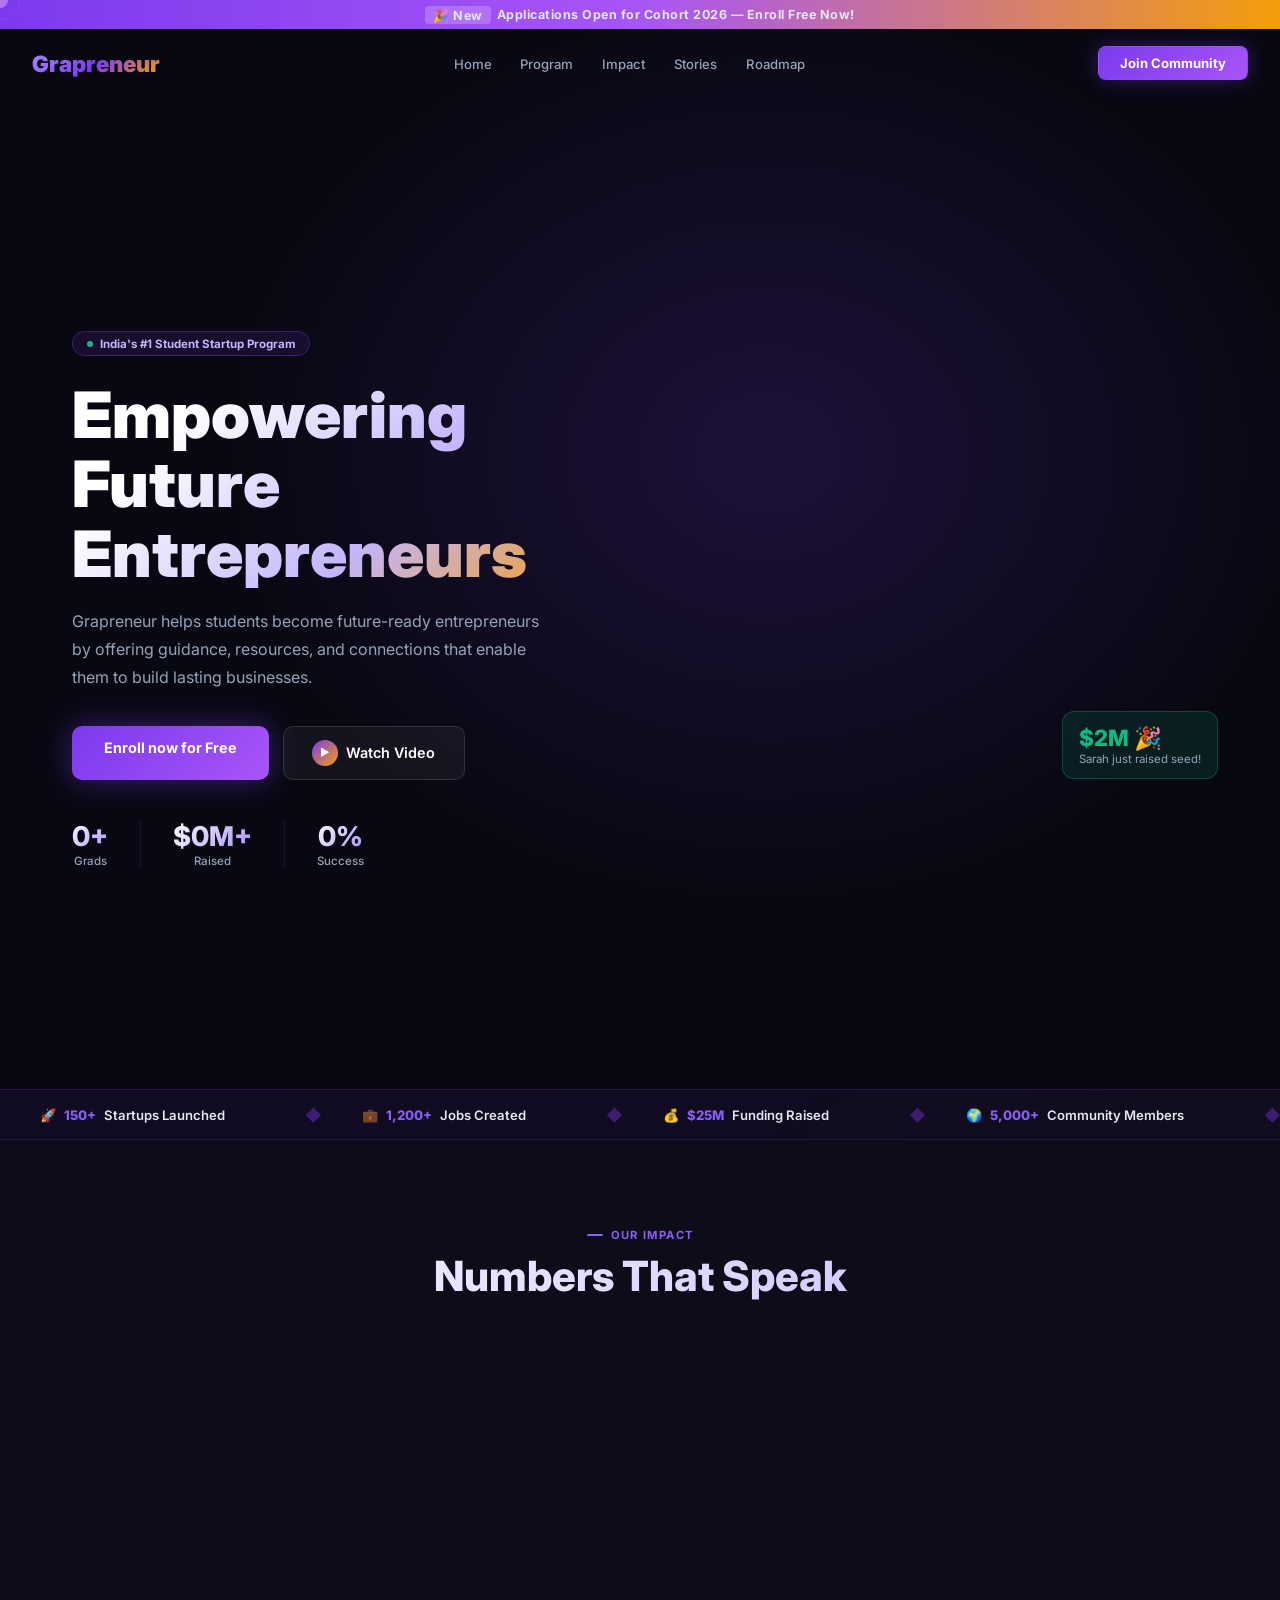
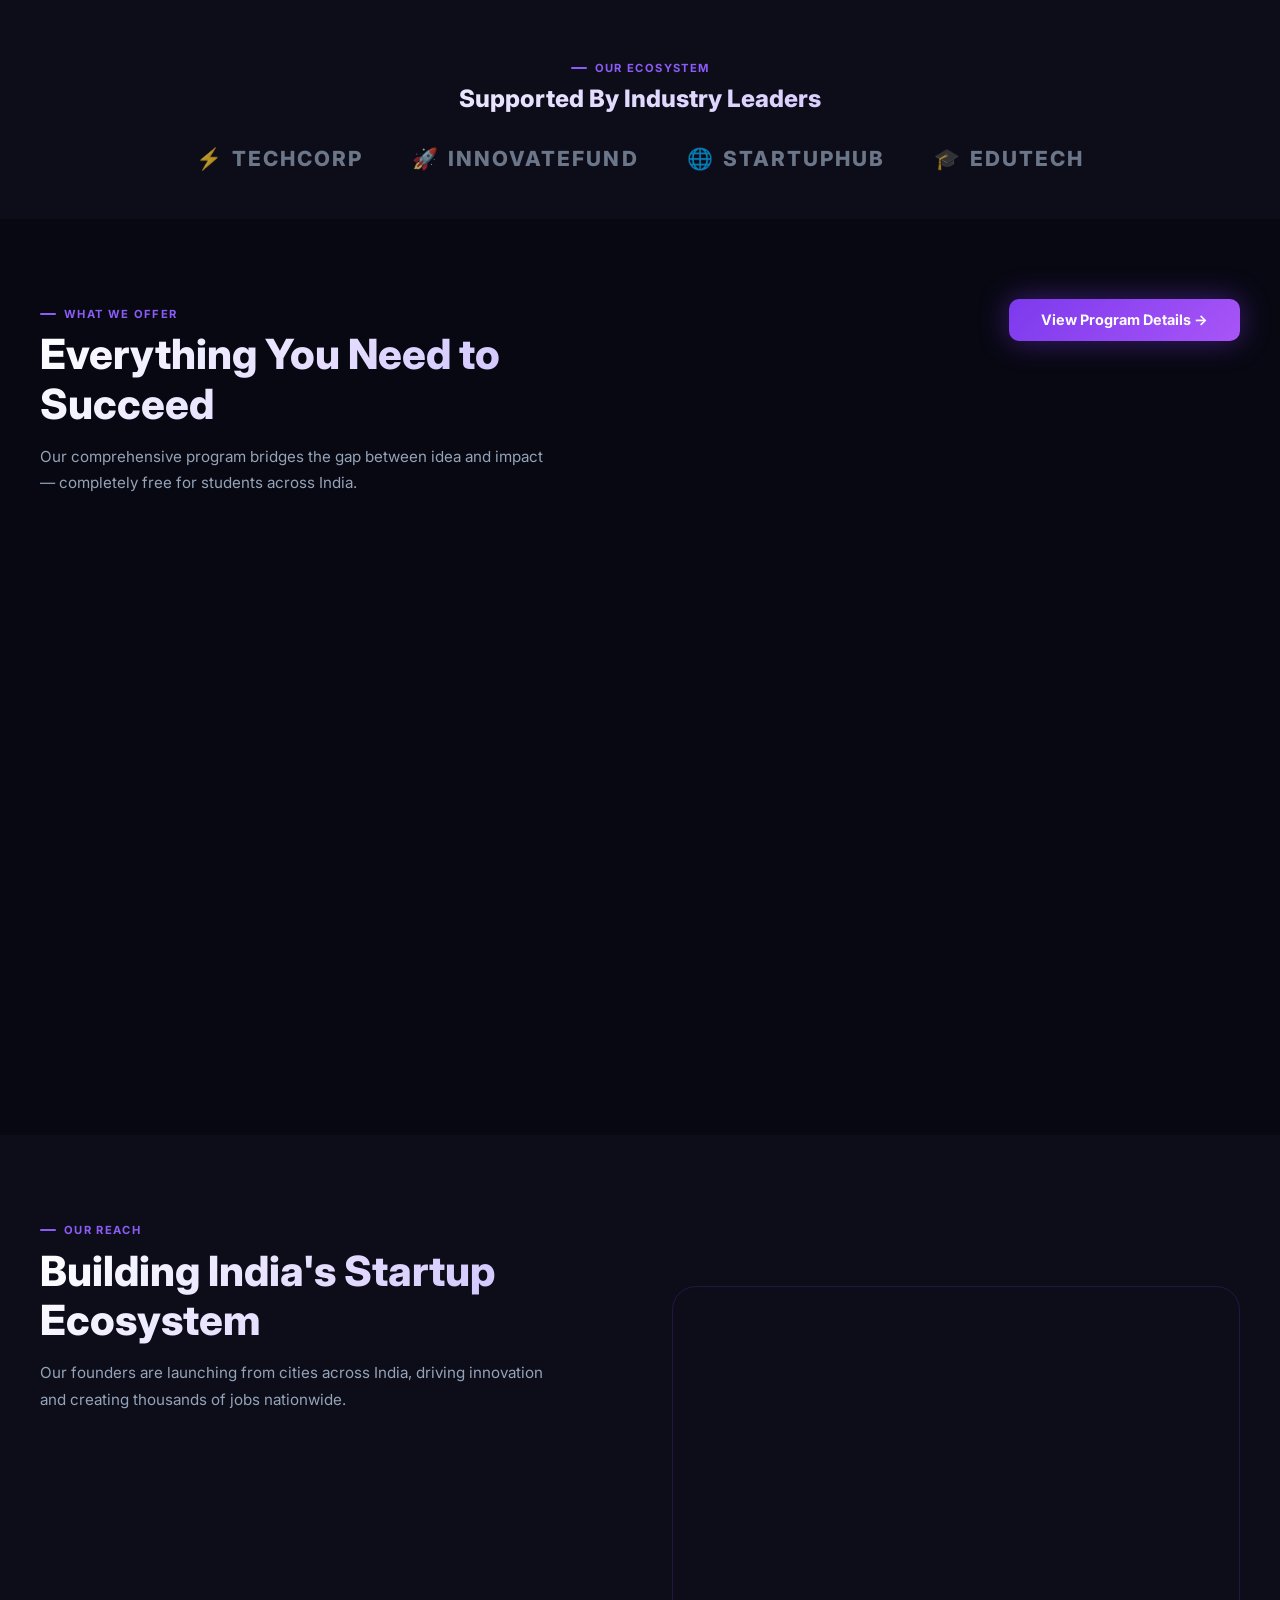
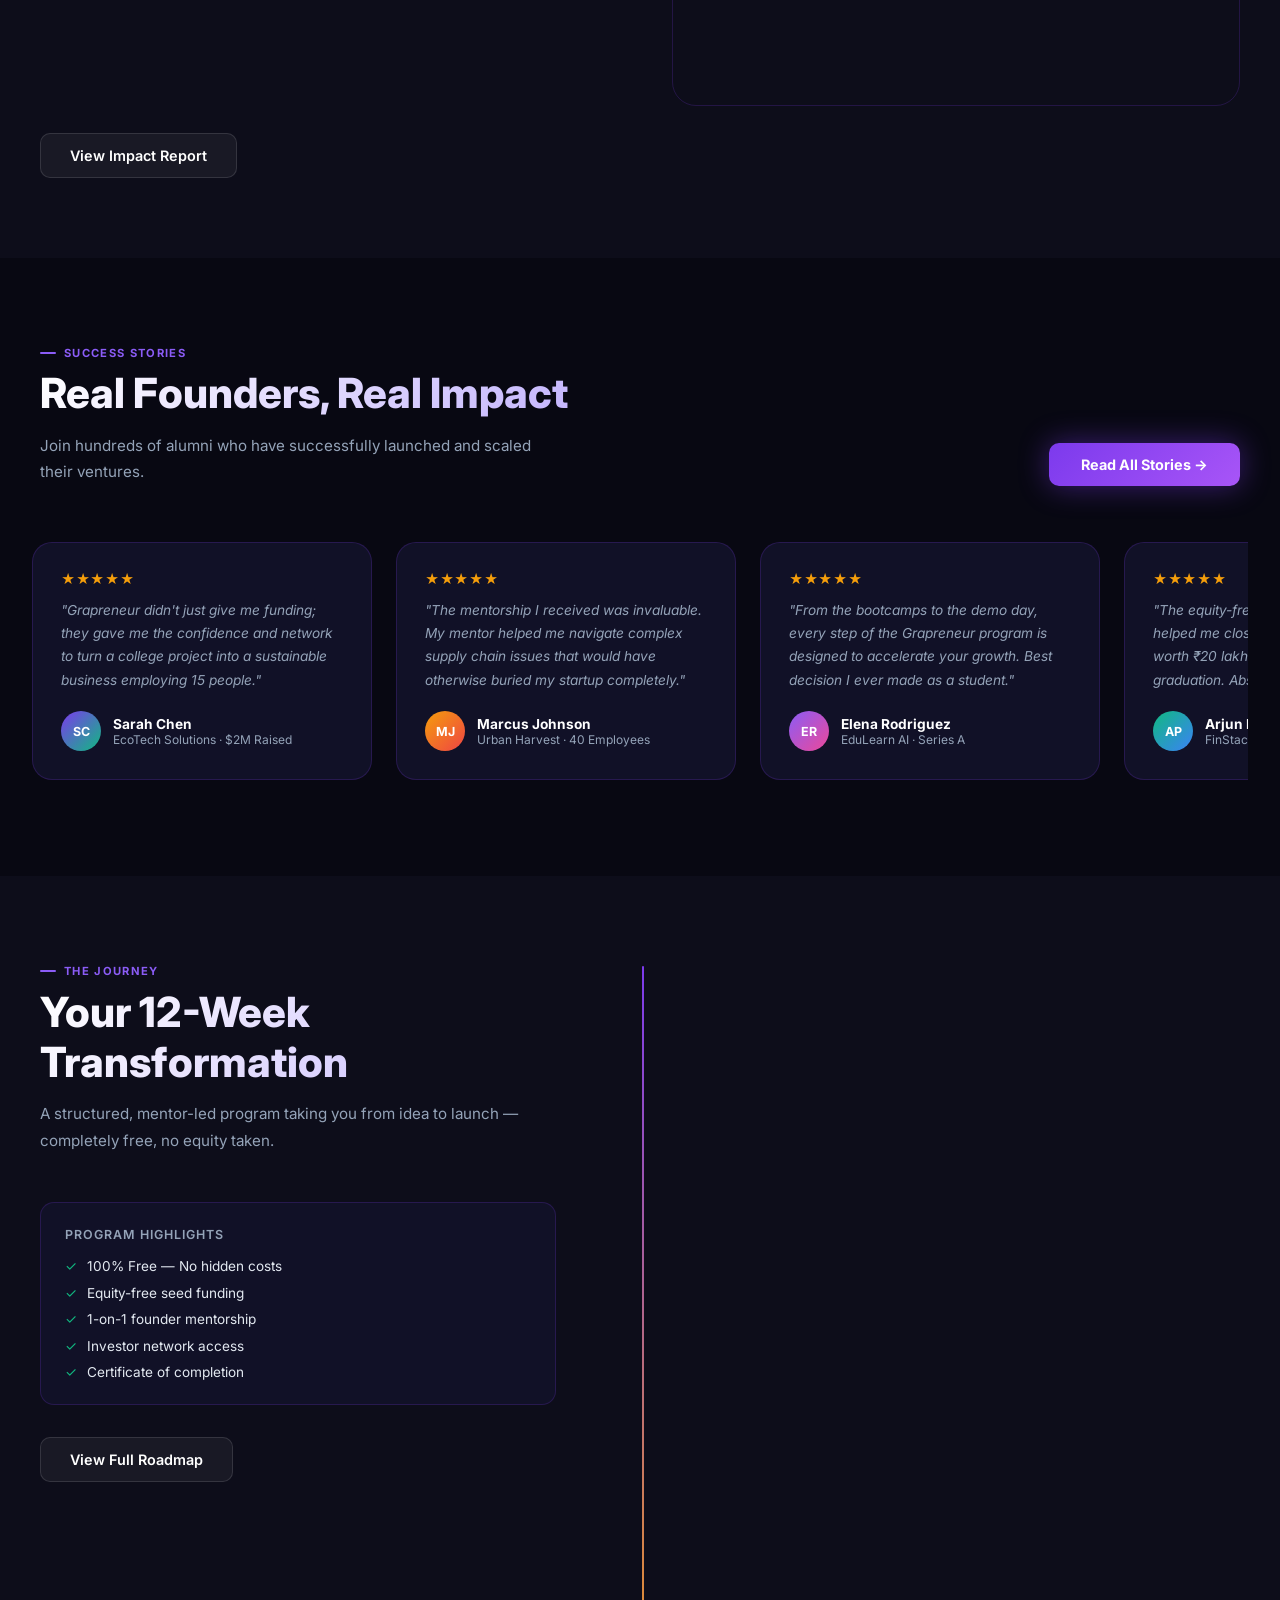
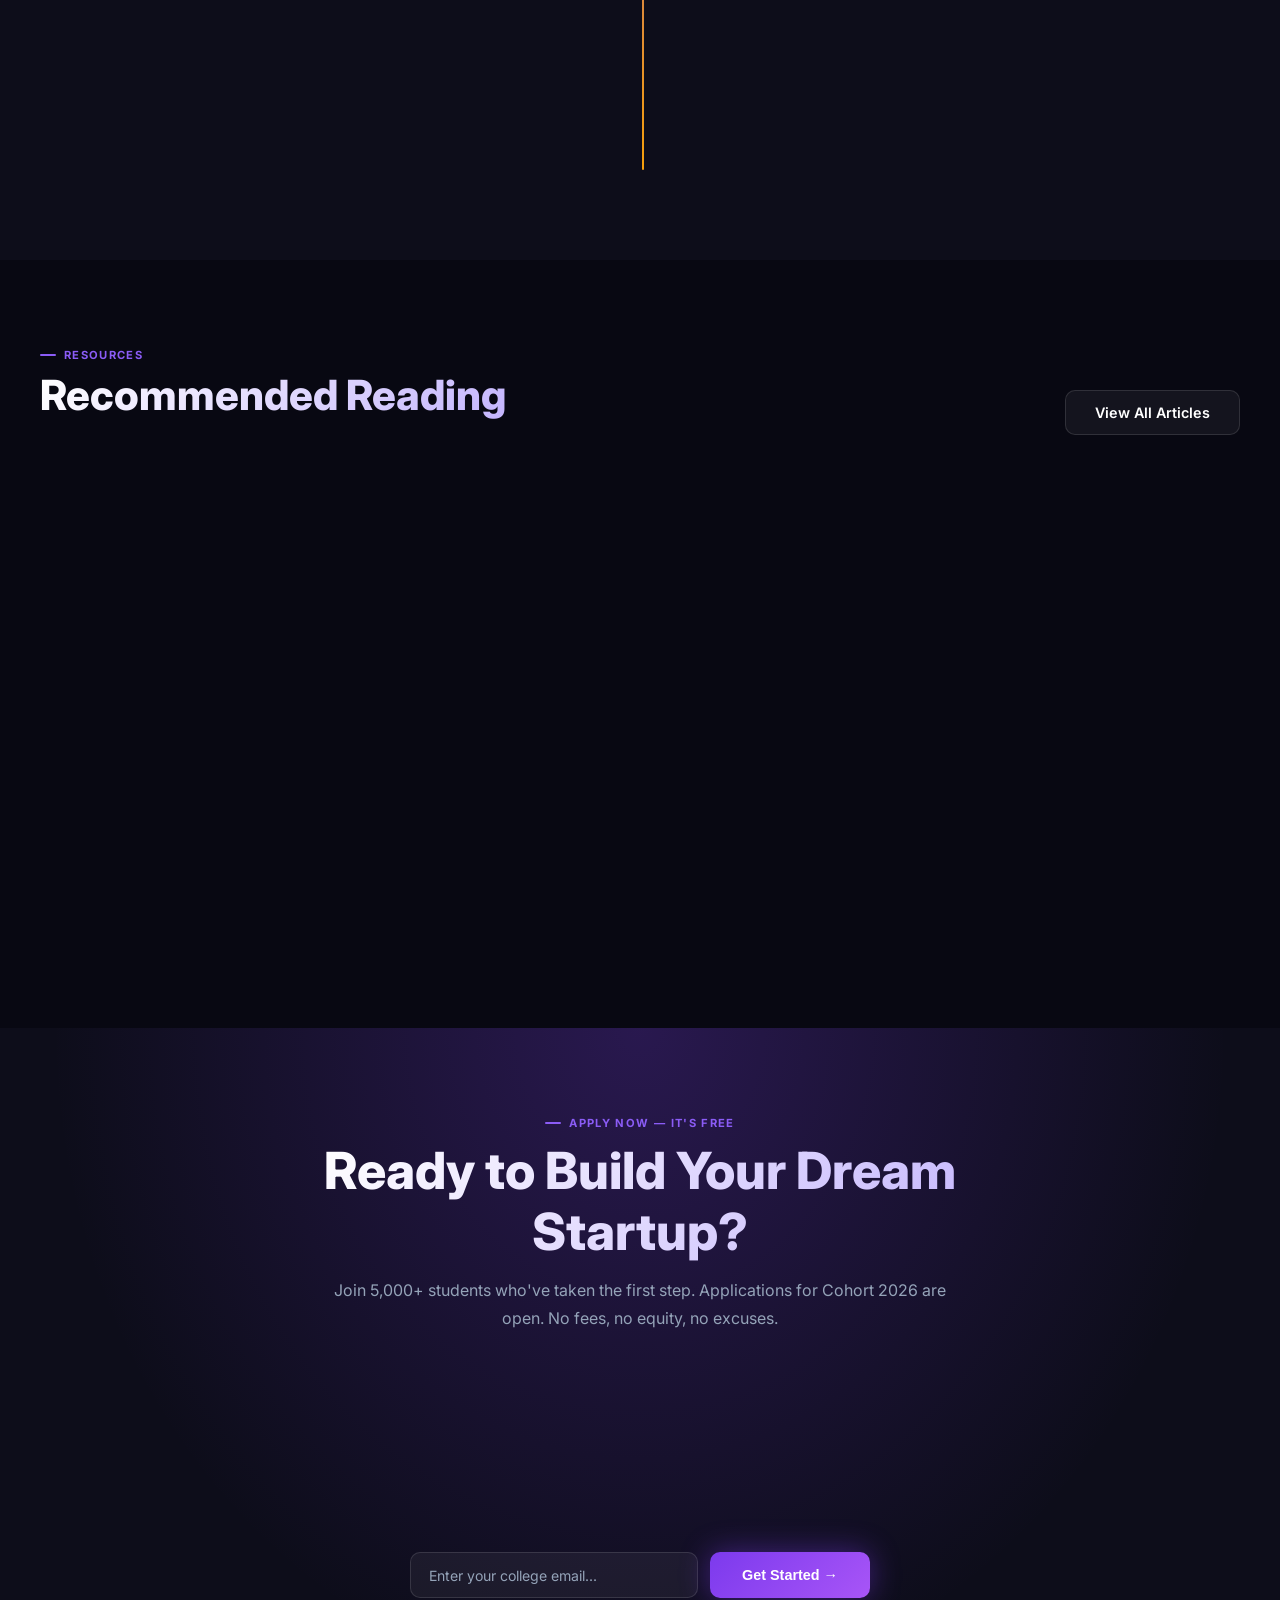
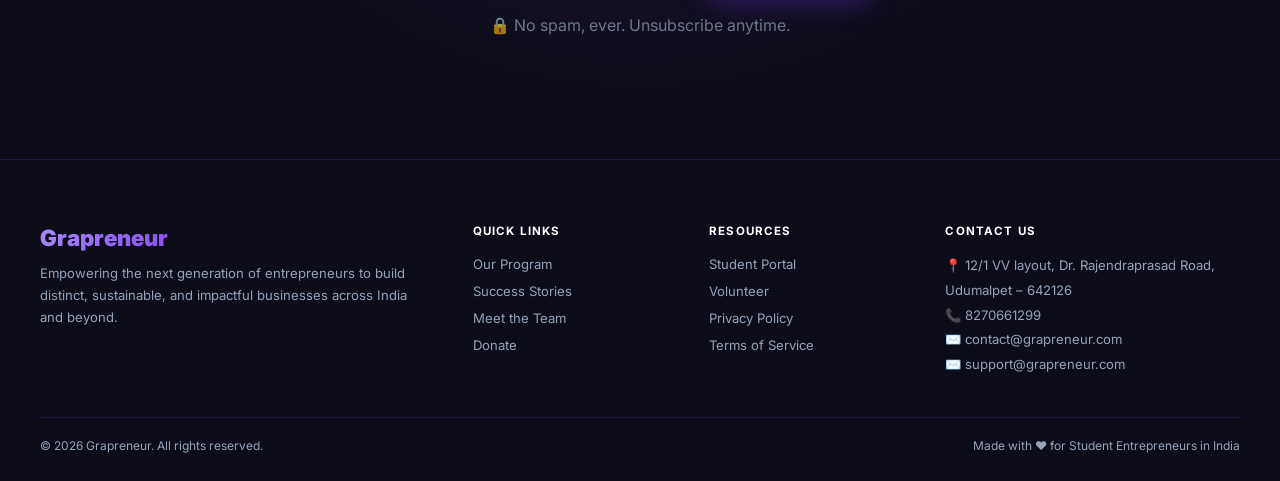
==== index.html @ 3bf79065 "Latest commit feb 23" ====
<!DOCTYPE html>
<html lang="en">

<head>
  <meta charset="UTF-8" />
  <meta name="viewport" content="width=device-width,initial-scale=1.0" />
  <title>Grapreneur | Empowering Future Entrepreneurs</title>
  <script src="https://cdnjs.cloudflare.com/ajax/libs/three.js/r128/three.min.js"></script>
  <link rel="stylesheet" href="style.css">
</head>

<body>

  <div id="loader">
    <div class="ll">Grapreneur</div>
    <div class="lb">
      <div class="lf"></div>
    </div>
  </div>
  <div id="cur"></div>
  <div id="cur2"></div>

  <div id="banner"><span class="bb">🎉 New</span>Applications Open for Cohort 2026 — Enroll Free Now!</div>

  <nav id="nav">
    <div class="logo">Grapreneur</div>
    <ul class="nl" id="nl">
      <li><a href="index.html">Home</a></li>
      <li><a href="program.html">Program</a></li>
      <li><a href="impact.html">Impact</a></li>
      <li><a href="stories.html">Stories</a></li>
      <li><a href="roadmap.html">Roadmap</a></li>
    </ul>
    <a href="join-community.html" class="ncta">Join Community</a>
    <button class="hbg" onclick="document.getElementById('nl').classList.toggle('open')">
      <span></span><span></span><span></span>
    </button>
  </nav>

  <section id="hero">
    <canvas id="hc"></canvas>
    <div class="ho"></div>
    <div class="hw">
      <div class="hl">
        <div class="htag"><span class="hd"></span>India's #1 Student Startup Program</div>
        <h1>Empowering Future Entrepreneurs</h1>
        <p class="hsub">Grapreneur helps students become future-ready entrepreneurs by offering guidance, resources, and
          connections that enable them to build lasting businesses.</p>
        <div class="br">
          <a href="student-application.html" class="bp">Enroll now for Free</a>
          <a href="program.html" class="bs"><span class="pl">▶</span>Watch Video</a>
        </div>
        <div class="hs">
          <div class="hst">
            <div class="hsn" id="hn1">0+</div>
            <div class="hsl">Grads</div>
          </div>
          <div class="hdv"></div>
          <div class="hst">
            <div class="hsn" id="hn2">$0M+</div>
            <div class="hsl">Raised</div>
          </div>
          <div class="hdv"></div>
          <div class="hst">
            <div class="hsn" id="hn3">0%</div>
            <div class="hsl">Success</div>
          </div>
        </div>
      </div>
      <div class="hr2">
        <div class="hcard rev">
          <div class="hct">
            <div class="hci" style="background:linear-gradient(135deg,rgba(124,58,237,.25),rgba(168,85,247,.15))">🚀
            </div>
            <div>
              <div class="hctt">Startups Launched</div>
              <div class="hcv">This cohort</div>
            </div>
            <div style="margin-left:auto;font-weight:800;color:#a78bfa;font-size:1.2rem">150+</div>
          </div>
          <div class="hcbar">
            <div class="hcf" style="width:85%;background:linear-gradient(90deg,#7c3aed,#a78bfa)"></div>
          </div>
        </div>
        <div class="hcard rev">
          <div class="hct">
            <div class="hci" style="background:linear-gradient(135deg,rgba(245,158,11,.2),rgba(251,191,36,.1))">💰</div>
            <div>
              <div class="hctt">Funding Raised</div>
              <div class="hcv">Equity-free grants</div>
            </div>
            <div style="margin-left:auto;font-weight:800;color:#f59e0b;font-size:1.2rem">$25M</div>
          </div>
          <div class="hcbar">
            <div class="hcf" style="width:72%;background:linear-gradient(90deg,#f59e0b,#fbbf24)"></div>
          </div>
        </div>
        <div class="hcard rev">
          <div class="hct">
            <div class="hci" style="background:linear-gradient(135deg,rgba(16,185,129,.2),rgba(52,211,153,.1))">🌍</div>
            <div>
              <div class="hctt">Community Members</div>
              <div class="hcv">And growing fast</div>
            </div>
            <div style="margin-left:auto;font-weight:800;color:#10b981;font-size:1.2rem">5,000+</div>
          </div>
          <div class="hcbar">
            <div class="hcf" style="width:95%;background:linear-gradient(90deg,#10b981,#34d399)"></div>
          </div>
        </div>
        <div class="fbadge">
          <div class="fbn">$2M 🎉</div>
          <div class="fbt">Sarah just raised seed!</div>
        </div>
      </div>
    </div>
  </section>

  <div id="ticker">
    <div class="tw">
      <span class="ti">🚀 <span class="tn">150+</span> Startups Launched</span><span class="ts">◆</span>
      <span class="ti">💼 <span class="tn">1,200+</span> Jobs Created</span><span class="ts">◆</span>
      <span class="ti">💰 <span class="tn">$25M</span> Funding Raised</span><span class="ts">◆</span>
      <span class="ti">🌍 <span class="tn">5,000+</span> Community Members</span><span class="ts">◆</span>
      <span class="ti">🎓 <span class="tn">120+</span> Partner Universities</span><span class="ts">◆</span>
      <span class="ti">🏙️ <span class="tn">28+</span> Cities Active</span><span class="ts">◆</span>
      <span class="ti">🏆 <span class="tn">96%</span> Success Rate</span><span class="ts">◆</span>
      <span class="ti">🚀 <span class="tn">150+</span> Startups Launched</span><span class="ts">◆</span>
      <span class="ti">💼 <span class="tn">1,200+</span> Jobs Created</span><span class="ts">◆</span>
      <span class="ti">💰 <span class="tn">$25M</span> Funding Raised</span><span class="ts">◆</span>
      <span class="ti">🌍 <span class="tn">5,000+</span> Community Members</span><span class="ts">◆</span>
      <span class="ti">🎓 <span class="tn">120+</span> Partner Universities</span><span class="ts">◆</span>
      <span class="ti">🏙️ <span class="tn">28+</span> Cities Active</span><span class="ts">◆</span>
      <span class="ti">🏆 <span class="tn">96%</span> Success Rate</span><span class="ts">◆</span>
    </div>
  </div>

  <section id="metrics">
    <div class="con">
      <div style="text-align:center;margin-bottom:3rem">
        <div class="sl" style="justify-content:center">Our Impact</div>
        <h2>Numbers That Speak</h2>
      </div>
      <div class="mg">
        <div class="mc rev"><span class="mi">🚀</span><span class="mn" data-t="150" data-s="+">0</span><span
            class="ml">Startups Launched</span></div>
        <div class="mc rev"><span class="mi">💼</span><span class="mn" data-t="1200" data-s="+">0</span><span
            class="ml">Jobs Created</span></div>
        <div class="mc rev"><span class="mi">💰</span><span class="mn">$25M</span><span class="ml">Funding Raised</span>
        </div>
        <div class="mc rev"><span class="mi">🌍</span><span class="mn" data-t="5000" data-s="+">0</span><span
            class="ml">Community Members</span></div>
      </div>
    </div>
  </section>

  <section id="partners" style="background:var(--dark2);padding:3rem 2rem">
    <div class="con" style="text-align:center">
      <div class="sl" style="justify-content:center">Our Ecosystem</div>
      <h2 style="font-size:1.5rem;margin-bottom:2rem">Supported By Industry Leaders</h2>
      <div class="part-grid">
        <div class="part-logo"><span>⚡</span>TechCorp</div>
        <div class="part-logo"><span>🚀</span>InnovateFund</div>
        <div class="part-logo"><span>🌐</span>StartupHub</div>
        <div class="part-logo"><span>🎓</span>EduTech</div>
      </div>
    </div>
  </section>

  <section id="features" style="background:var(--dark)">
    <div class="con">
      <div style="display:grid;grid-template-columns:1fr 1fr;gap:3rem;align-items:start;margin-bottom:3rem">
        <div>
          <div class="sl">What We Offer</div>
          <h2>Everything You Need to Succeed</h2>
          <p class="sd" style="margin-bottom:0">Our comprehensive program bridges the gap between idea and impact —
            completely free for students across India.</p>
        </div>
        <div style="display:flex;align-items:center;justify-content:flex-end"><a href="program.html" class="bp">View
            Program Details →</a></div>
      </div>
      <div class="fg">
        <div class="fc rev">
          <div class="fi">📚</div>
          <div class="ft">Expert Led Curriculum</div>
          <p class="fd">12 weeks of intensive workshops covering everything from ideation to go-to-market strategy,
            taught by founders who've done it before.</p><span class="ftag">12 Weeks</span>
        </div>
        <div class="fc rev">
          <div class="fi">🤝</div>
          <div class="ft">Mentorship Network</div>
          <p class="fd">Get paired with industry veterans and successful founders who guide you through every challenge,
            milestone, and pivot point.</p><span class="ftag">1-on-1 Sessions</span>
        </div>
        <div class="fc rev">
          <div class="fi">💎</div>
          <div class="ft">Seed Funding</div>
          <p class="fd">Access up to $50,000 in equity-free grant funding to build your MVP and launch. We believe in
            you before anyone else does.</p><span class="ftag">Up to $50K</span>
        </div>
        <div class="fc rev">
          <div class="fi">📈</div>
          <div class="ft">Growth Support</div>
          <p class="fd">Post-program support including investor introductions, PR opportunities, and access to a
            lifelong alumni founder network.</p><span class="ftag">Lifetime Access</span>
        </div>
      </div>
    </div>
  </section>

  <section id="impact" style="background:var(--dark2)">
    <div class="con">
      <div class="iw">
        <div>
          <div class="sl">Our Reach</div>
          <a href="impact.html" style="text-decoration:none">
            <h2>Building India's Startup Ecosystem</h2>
          </a>
          <p class="sd" style="margin-bottom:1.5rem">Our founders are launching from cities across India, driving
            innovation and creating thousands of jobs nationwide.</p>
          <div class="gs">
            <div class="gst rev"><span class="gi">🏙️</span><span class="gt">Cities Active</span><span
                class="gn">28+</span></div>
            <div class="gst rev"><span class="gi">🎓</span><span class="gt">Partner Universities</span><span
                class="gn">120+</span></div>
            <div class="gst rev"><span class="gi">🌐</span><span class="gt">Countries Expanded To</span><span
                class="gn">6</span></div>
            <div class="gst rev"><span class="gi">🏆</span><span class="gt">Awards Won</span><span class="gn">34</span>
            </div>
          </div>
          <div style="margin-top:2rem"><a href="impact.html" class="bs">View Impact Report</a></div>
        </div>
        <canvas id="gc"></canvas>
      </div>
    </div>
  </section>

  <section id="testimonials" style="background:var(--dark)">
    <div class="con" style="margin-bottom:2.5rem;display:flex;justify-content:space-between;align-items:end">
      <div>
        <div class="sl">Success Stories</div>
        <h2>Real Founders, Real Impact</h2>
        <p class="sd" style="margin-bottom:0">Join hundreds of alumni who have successfully launched and scaled their
          ventures.</p>
      </div>
      <a href="stories.html" class="bp">Read All Stories →</a>
    </div>
    <div class="tsc">
      <div class="tt">
        <div class="tc">
          <div class="tst">★★★★★</div>
          <p class="tq">"Grapreneur didn't just give me funding; they gave me the confidence and network to turn a
            college project into a sustainable business employing 15 people."</p>
          <div class="ta">
            <div class="tav" style="background:linear-gradient(135deg,#7c3aed,#10b981)">SC</div>
            <div>
              <div class="tan">Sarah Chen</div>
              <div class="tar">EcoTech Solutions · $2M Raised</div>
            </div>
          </div>
        </div>
        <div class="tc">
          <div class="tst">★★★★★</div>
          <p class="tq">"The mentorship I received was invaluable. My mentor helped me navigate complex supply chain
            issues that would have otherwise buried my startup completely."</p>
          <div class="ta">
            <div class="tav" style="background:linear-gradient(135deg,#f59e0b,#ef4444)">MJ</div>
            <div>
              <div class="tan">Marcus Johnson</div>
              <div class="tar">Urban Harvest · 40 Employees</div>
            </div>
          </div>
        </div>
        <div class="tc">
          <div class="tst">★★★★★</div>
          <p class="tq">"From the bootcamps to the demo day, every step of the Grapreneur program is designed to
            accelerate your growth. Best decision I ever made as a student."</p>
          <div class="ta">
            <div class="tav" style="background:linear-gradient(135deg,#8b5cf6,#ec4899)">ER</div>
            <div>
              <div class="tan">Elena Rodriguez</div>
              <div class="tar">EduLearn AI · Series A</div>
            </div>
          </div>
        </div>
        <div class="tc">
          <div class="tst">★★★★★</div>
          <p class="tq">"The equity-free funding and connections helped me close my first enterprise deal worth ₹20
            lakhs within 6 months of graduation. Absolutely life-changing."</p>
          <div class="ta">
            <div class="tav" style="background:linear-gradient(135deg,#10b981,#3b82f6)">AP</div>
            <div>
              <div class="tan">Arjun Patel</div>
              <div class="tar">FinStack India · ₹5Cr Revenue</div>
            </div>
          </div>
        </div>
        <div class="tc">
          <div class="tst">★★★★★</div>
          <p class="tq">"I went from a rough idea scribbled in my notebook to a funded startup with 3 paying customers —
            all in 12 weeks. Grapreneur made it possible."</p>
          <div class="ta">
            <div class="tav" style="background:linear-gradient(135deg,#f59e0b,#8b5cf6)">PK</div>
            <div>
              <div class="tan">Priya Kumar</div>
              <div class="tar">AgriTech Startup · 3 States</div>
            </div>
          </div>
        </div>
        <div class="tc">
          <div class="tst">★★★★★</div>
          <p class="tq">"Grapreneur didn't just give me funding; they gave me the confidence and network to turn a
            college project into a sustainable business employing 15 people."</p>
          <div class="ta">
            <div class="tav" style="background:linear-gradient(135deg,#7c3aed,#10b981)">SC</div>
            <div>
              <div class="tan">Sarah Chen</div>
              <div class="tar">EcoTech Solutions · $2M Raised</div>
            </div>
          </div>
        </div>
        <div class="tc">
          <div class="tst">★★★★★</div>
          <p class="tq">"The mentorship I received was invaluable. My mentor helped me navigate complex supply chain
            issues that would have otherwise buried my startup completely."</p>
          <div class="ta">
            <div class="tav" style="background:linear-gradient(135deg,#f59e0b,#ef4444)">MJ</div>
            <div>
              <div class="tan">Marcus Johnson</div>
              <div class="tar">Urban Harvest · 40 Employees</div>
            </div>
          </div>
        </div>
        <div class="tc">
          <div class="tst">★★★★★</div>
          <p class="tq">"From the bootcamps to the demo day, every step of the Grapreneur program is designed to
            accelerate your growth. Best decision I ever made as a student."</p>
          <div class="ta">
            <div class="tav" style="background:linear-gradient(135deg,#8b5cf6,#ec4899)">ER</div>
            <div>
              <div class="tan">Elena Rodriguez</div>
              <div class="tar">EduLearn AI · Series A</div>
            </div>
          </div>
        </div>
        <div class="tc">
          <div class="tst">★★★★★</div>
          <p class="tq">"The equity-free funding and connections helped me close my first enterprise deal worth ₹20
            lakhs within 6 months of graduation. Absolutely life-changing."</p>
          <div class="ta">
            <div class="tav" style="background:linear-gradient(135deg,#10b981,#3b82f6)">AP</div>
            <div>
              <div class="tan">Arjun Patel</div>
              <div class="tar">FinStack India · ₹5Cr Revenue</div>
            </div>
          </div>
        </div>
        <div class="tc">
          <div class="tst">★★★★★</div>
          <p class="tq">"I went from a rough idea scribbled in my notebook to a funded startup with 3 paying customers —
            all in 12 weeks. Grapreneur made it possible."</p>
          <div class="ta">
            <div class="tav" style="background:linear-gradient(135deg,#f59e0b,#8b5cf6)">PK</div>
            <div>
              <div class="tan">Priya Kumar</div>
              <div class="tar">AgriTech Startup · 3 States</div>
            </div>
          </div>
        </div>
      </div>
    </div>
  </section>

  <section id="roadmap" style="background:var(--dark2)">
    <div class="con">
      <div class="pg">
        <div>
          <div class="sl">The Journey</div>
          <h2>Your 12-Week Transformation</h2>
          <p class="sd">A structured, mentor-led program taking you from idea to launch — completely free, no equity
            taken.</p>
          <div
            style="background:var(--card);border:1px solid var(--border);border-radius:14px;padding:1.5rem;margin-top:1rem">
            <div
              style="font-size:.78rem;color:var(--muted);font-weight:600;text-transform:uppercase;letter-spacing:.08em;margin-bottom:1rem">
              Program Highlights</div>
            <div style="display:flex;flex-direction:column;gap:.65rem">
              <div style="display:flex;align-items:center;gap:.65rem;font-size:.85rem"><span
                  style="color:#10b981">✓</span><span style="color:var(--text)">100% Free — No hidden costs</span></div>
              <div style="display:flex;align-items:center;gap:.65rem;font-size:.85rem"><span
                  style="color:#10b981">✓</span><span style="color:var(--text)">Equity-free seed funding</span></div>
              <div style="display:flex;align-items:center;gap:.65rem;font-size:.85rem"><span
                  style="color:#10b981">✓</span><span style="color:var(--text)">1-on-1 founder mentorship</span></div>
              <div style="display:flex;align-items:center;gap:.65rem;font-size:.85rem"><span
                  style="color:#10b981">✓</span><span style="color:var(--text)">Investor network access</span></div>
              <div style="display:flex;align-items:center;gap:.65rem;font-size:.85rem"><span
                  style="color:#10b981">✓</span><span style="color:var(--text)">Certificate of completion</span></div>
            </div>
          </div>
          <div style="margin-top:2rem"><a href="roadmap.html" class="bs">View Full Roadmap</a></div>
        </div>
        <div class="ps" id="psteps">
          <div class="pline"></div>
          <div class="pstep">
            <div class="pn">1</div>
            <div class="pb">
              <div class="ptt">Ideation & Validation</div>
              <div class="pd">Discover your problem space, validate market opportunities, and define your unique value
                proposition with real customer interviews.</div><span class="pw">Week 1–2</span>
            </div>
          </div>
          <div class="pstep">
            <div class="pn">2</div>
            <div class="pb">
              <div class="ptt">Business Modelling</div>
              <div class="pd">Build a sustainable revenue model, understand unit economics, and master financial
                fundamentals for early-stage startups.</div><span class="pw">Week 3–5</span>
            </div>
          </div>
          <div class="pstep">
            <div class="pn">3</div>
            <div class="pb">
              <div class="ptt">MVP Development</div>
              <div class="pd">Build your minimum viable product using no-code tools or engineering. Get your first real
                users and establish feedback loops.</div><span class="pw">Week 6–8</span>
            </div>
          </div>
          <div class="pstep">
            <div class="pn">4</div>
            <div class="pb">
              <div class="ptt">Go-To-Market & Growth</div>
              <div class="pd">Launch with a clear GTM strategy, acquire your first customers, and set up scalable growth
                channels with expert guidance.</div><span class="pw">Week 9–11</span>
            </div>
          </div>
          <div class="pstep">
            <div class="pn">🏆</div>
            <div class="pb">
              <div class="ptt">Demo Day & Funding</div>
              <div class="pd">Pitch live to investors, receive equity-free grants up to $50,000, and get introduced to
                our global alumni investor network.</div><span class="pw">Week 12</span>
            </div>
          </div>
        </div>
      </div>
    </div>
  </section>

  <section id="resources" style="background:var(--dark)">
    <div class="con">
      <div style="display:flex;justify-content:space-between;align-items:end;margin-bottom:3rem">
        <div>
          <div class="sl">Resources</div>
          <h2>Recommended Reading</h2>
        </div>
        <a href="#" class="bs">View All Articles</a>
      </div>
      <div class="g-3">
        <div class="ic rev">
          <img src="https://picsum.photos/seed/r1/400/250" class="ic-img" alt="Blog">
          <div class="ic-con">
            <div class="ic-tag">Guide</div>
            <div class="ic-ti">The Student's Guide to Validating Ideas Cheaply</div>
            <p class="ic-desc">You don't need money to test if people want your product. Here are 5 ways to validate for
              free.</p>
            <a href="#" class="ic-link">Read Article →</a>
          </div>
        </div>
        <div class="ic rev">
          <img src="https://picsum.photos/seed/r2/400/250" class="ic-img" alt="Blog">
          <div class="ic-con">
            <div class="ic-tag">Interview</div>
            <div class="ic-ti">How to Balance College and a Startup</div>
            <p class="ic-desc">We interviewed 20 student founders on how they managed attendance, exams, and
              fundraising.</p>
            <a href="#" class="ic-link">Read Article →</a>
          </div>
        </div>
        <div class="ic rev">
          <img src="https://picsum.photos/seed/r3/400/250" class="ic-img" alt="Blog">
          <div class="ic-con">
            <div class="ic-tag">Funding</div>
            <div class="ic-ti">Understanding Term Sheets: A Primer</div>
            <p class="ic-desc">Don't sign anything until you understand these 3 key clauses in early-stage investment
              deals.</p>
            <a href="#" class="ic-link">Read Article →</a>
          </div>
        </div>
      </div>
    </div>
  </section>

  <section id="cta" style="background:var(--dark2);position:relative;overflow:hidden">
    <div class="con">
      <div class="ci">
        <div class="sl" style="justify-content:center">Apply Now — It's Free</div>
        <h2>Ready to Build Your Dream Startup?</h2>
        <p>Join 5,000+ students who've taken the first step. Applications for Cohort 2026 are open. No fees, no equity,
          no excuses.</p>
        <div class="fc2">
          <div class="fcard rev">
            <div class="fci">🎓</div>
            <div class="fct">Free Program</div>
            <div class="fcv">₹0</div>
          </div>
          <div class="fcard rev">
            <div class="fci">💎</div>
            <div class="fct">Max Funding</div>
            <div class="fcv">$50K</div>
          </div>
          <div class="fcard rev">
            <div class="fci">📅</div>
            <div class="fct">Duration</div>
            <div class="fcv">12 Wks</div>
          </div>
        </div>
        <div class="ef">
          <input class="ei" id="ei" type="email" placeholder="Enter your college email..." />
          <button class="bp" onclick="doSignup()" id="eb" style="white-space:nowrap;cursor:none">Get Started →</button>
        </div>
        <p class="en">🔒 No spam, ever. Unsubscribe anytime.</p>
      </div>
    </div>
  </section>

  <footer>
    <div class="fg2">
      <div>
        <div class="flog">Grapreneur</div>
        <p class="ftag2">Empowering the next generation of entrepreneurs to build distinct, sustainable, and impactful
          businesses across India and beyond.</p>
      </div>
      <div>
        <div class="fh">Quick Links</div>
        <ul class="ful">
          <li><a href="program.html">Our Program</a></li>
          <li><a href="stories.html">Success Stories</a></li>
          <li><a href="#">Meet the Team</a></li>
          <li><a href="#">Donate</a></li>
        </ul>
      </div>
      <div>
        <div class="fh">Resources</div>
        <ul class="ful">
          <li><a href="#">Student Portal</a></li>
          <li><a href="#">Volunteer</a></li>
          <li><a href="#">Privacy Policy</a></li>
          <li><a href="#">Terms of Service</a></li>
        </ul>
      </div>
      <div>
        <div class="fh">Contact Us</div>
        <div class="fco">
          <div>📍 12/1 VV layout, Dr. Rajendraprasad Road,<br>Udumalpet – 642126</div>
          <div>📞 8270661299</div>
          <div>✉️ contact@grapreneur.com</div>
          <div>✉️ support@grapreneur.com</div>
        </div>
      </div>
    </div>
    <div class="fb"><span>© 2026 Grapreneur. All rights reserved.</span><span>Made with ❤️ for Student Entrepreneurs in
        India</span></div>
  </footer>

  <script src="main.js"></script>
</body>

</html>
---- style.css ----
@import url("https://fonts.googleapis.com/css2?family=Inter:wght@300;400;500;600;700;800;900&display=swap");
*,
*::before,
*::after {
  box-sizing: border-box;
  margin: 0;
  padding: 0;
}
:root {
  --p: #7c3aed;
  --pl: #8b5cf6;
  --p2: #a78bfa;
  --acc: #f59e0b;
  --g: #10b981;
  --dark: #080812;
  --dark2: #0d0d1a;
  --card: #111127;
  --border: rgba(124, 58, 237, 0.2);
  --text: #e2e8f0;
  --muted: #94a3b8;
}
html {
  scroll-behavior: smooth;
}
body {
  font-family: "Inter", sans-serif;
  background: var(--dark);
  color: var(--text);
  overflow-x: hidden;
  cursor: none;
}
::-webkit-scrollbar {
  width: 5px;
}
::-webkit-scrollbar-track {
  background: var(--dark);
}
::-webkit-scrollbar-thumb {
  background: var(--p);
  border-radius: 3px;
}
#cur {
  position: fixed;
  width: 16px;
  height: 16px;
  border-radius: 50%;
  background: rgba(139, 92, 246, 0.8);
  pointer-events: none;
  z-index: 9999;
  transform: translate(-50%, -50%);
  transition:
    width 0.25s,
    height 0.25s,
    opacity 0.3s;
  mix-blend-mode: screen;
}
#cur2 {
  position: fixed;
  width: 40px;
  height: 40px;
  border-radius: 50%;
  border: 1.5px solid rgba(139, 92, 246, 0.4);
  pointer-events: none;
  z-index: 9998;
  transform: translate(-50%, -50%);
  transition: all 0.12s;
}
#loader {
  position: fixed;
  inset: 0;
  background: var(--dark);
  z-index: 99999;
  display: flex;
  flex-direction: column;
  align-items: center;
  justify-content: center;
  transition: opacity 0.8s;
}
#loader.gone {
  opacity: 0;
  pointer-events: none;
}
.ll {
  font-size: 2.5rem;
  font-weight: 900;
  background: linear-gradient(135deg, #7c3aed, #a78bfa, #f59e0b);
  -webkit-background-clip: text;
  -webkit-text-fill-color: transparent;
  margin-bottom: 2rem;
  animation: pulse 1.5s ease-in-out infinite;
}
.lb {
  width: 200px;
  height: 3px;
  background: rgba(255, 255, 255, 0.08);
  border-radius: 2px;
  overflow: hidden;
}
.lf {
  height: 100%;
  background: linear-gradient(90deg, var(--p), var(--acc));
  border-radius: 2px;
  animation: loadfill 1.8s ease forwards;
}
@keyframes loadfill {
  from {
    width: 0;
  }
  to {
    width: 100%;
  }
}
@keyframes pulse {
  0%,
  100% {
    opacity: 1;
  }
  50% {
    opacity: 0.6;
  }
}
#banner {
  background: linear-gradient(90deg, #7c3aed, #a855f7, #f59e0b);
  text-align: center;
  padding: 0.45rem 1rem;
  font-size: 0.78rem;
  font-weight: 700;
  letter-spacing: 0.04em;
  position: relative;
  z-index: 100;
}
.bb {
  background: rgba(255, 255, 255, 0.2);
  padding: 0.1rem 0.5rem;
  border-radius: 4px;
  margin-right: 0.4rem;
}
nav {
  position: fixed;
  top: 32px;
  left: 0;
  right: 0;
  z-index: 200;
  padding: 0.9rem 2rem;
  display: flex;
  align-items: center;
  justify-content: space-between;
  transition: all 0.4s;
}
nav.s {
  background: rgba(8, 8, 18, 0.9);
  backdrop-filter: blur(24px);
  top: 0;
  box-shadow: 0 1px 0 var(--border);
}
.logo {
  font-size: 1.4rem;
  font-weight: 900;
  background: linear-gradient(135deg, #a78bfa, #7c3aed, #f59e0b);
  -webkit-background-clip: text;
  -webkit-text-fill-color: transparent;
}
.nl {
  display: flex;
  gap: 1.8rem;
  list-style: none;
}
.nl a {
  color: var(--muted);
  text-decoration: none;
  font-size: 0.82rem;
  font-weight: 500;
  transition: color 0.2s;
  position: relative;
  padding: 0.2rem 0;
}
.nl a::after {
  content: "";
  position: absolute;
  bottom: -2px;
  left: 0;
  width: 0;
  height: 1.5px;
  background: var(--pl);
  transition: width 0.3s;
  border-radius: 1px;
}
.nl a:hover {
  color: #fff;
}
.nl a:hover::after {
  width: 100%;
}
.ncta {
  background: linear-gradient(135deg, #7c3aed, #a855f7);
  color: #fff;
  padding: 0.5rem 1.3rem;
  border-radius: 8px;
  font-size: 0.82rem;
  font-weight: 700;
  text-decoration: none;
  border: 1px solid rgba(139, 92, 246, 0.4);
  transition: all 0.25s;
  box-shadow: 0 0 20px rgba(124, 58, 237, 0.35);
}
.ncta:hover {
  transform: translateY(-2px);
  box-shadow: 0 0 35px rgba(124, 58, 237, 0.6);
}
.hbg {
  display: none;
  background: none;
  border: none;
  color: #fff;
  cursor: none;
  flex-direction: column;
  gap: 5px;
  padding: 4px;
}
.hbg span {
  display: block;
  width: 22px;
  height: 2px;
  background: var(--muted);
  border-radius: 1px;
  transition: all 0.3s;
}
#hero {
  position: relative;
  min-height: 100vh;
  display: flex;
  align-items: center;
  overflow: hidden;
}
#hc {
  position: absolute;
  inset: 0;
  width: 100%;
  height: 100%;
}
.ho {
  position: absolute;
  inset: 0;
  background:
    radial-gradient(
      ellipse 70% 70% at 60% 40%,
      rgba(124, 58, 237, 0.18) 0,
      transparent 60%
    ),
    linear-gradient(to bottom, transparent 55%, var(--dark) 100%);
}
.hw {
  position: relative;
  z-index: 10;
  max-width: 1200px;
  margin: 0 auto;
  padding: 0 2rem;
  width: 100%;
  display: grid;
  grid-template-columns: 1fr 1fr;
  gap: 3rem;
  align-items: center;
  min-height: 100vh;
  padding-top: 5rem;
}
.hl {
  padding: 2rem 0;
}
.htag {
  display: inline-flex;
  align-items: center;
  gap: 0.45rem;
  background: rgba(124, 58, 237, 0.12);
  border: 1px solid rgba(124, 58, 237, 0.35);
  padding: 0.3rem 0.85rem;
  border-radius: 20px;
  font-size: 0.72rem;
  font-weight: 700;
  color: #c4b5fd;
  margin-bottom: 1.5rem;
  animation: fsu 0.8s ease both;
}
.hd {
  width: 6px;
  height: 6px;
  border-radius: 50%;
  background: #10b981;
  animation: blink 2s infinite;
}
@keyframes blink {
  0%,
  100% {
    opacity: 1;
    box-shadow: 0 0 0 0 rgba(16, 185, 129, 0.4);
  }
  50% {
    opacity: 0.7;
    box-shadow: 0 0 0 6px rgba(16, 185, 129, 0);
  }
}
h1 {
  font-size: clamp(2.2rem, 5vw, 4rem);
  font-weight: 900;
  line-height: 1.08;
  background: linear-gradient(135deg, #fff 20%, #c4b5fd 60%, #f59e0b 100%);
  -webkit-background-clip: text;
  -webkit-text-fill-color: transparent;
  margin-bottom: 1.2rem;
  animation: fsu 0.9s 0.15s ease both;
}
.hsub {
  font-size: 1rem;
  color: var(--muted);
  line-height: 1.75;
  max-width: 480px;
  margin-bottom: 2.2rem;
  animation: fsu 0.9s 0.3s ease both;
}
.br {
  display: flex;
  gap: 0.85rem;
  flex-wrap: wrap;
  animation: fsu 0.9s 0.45s ease both;
}
.bp {
  background: linear-gradient(135deg, #7c3aed, #a855f7);
  color: #fff;
  padding: 0.8rem 2rem;
  border-radius: 10px;
  font-weight: 700;
  font-size: 0.9rem;
  text-decoration: none;
  border: none;
  cursor: none;
  transition: all 0.25s;
  box-shadow: 0 0 30px rgba(124, 58, 237, 0.45);
  display: inline-block;
}
.bp:hover {
  transform: translateY(-3px);
  box-shadow: 0 10px 40px rgba(124, 58, 237, 0.65);
}
.bs {
  background: rgba(255, 255, 255, 0.05);
  color: #fff;
  padding: 0.8rem 1.8rem;
  border-radius: 10px;
  font-weight: 600;
  font-size: 0.9rem;
  text-decoration: none;
  border: 1px solid rgba(255, 255, 255, 0.12);
  display: inline-flex;
  align-items: center;
  gap: 0.5rem;
  transition: all 0.25s;
}
.bs:hover {
  background: rgba(255, 255, 255, 0.1);
  transform: translateY(-2px);
}
.pl {
  width: 26px;
  height: 26px;
  border-radius: 50%;
  background: linear-gradient(135deg, #7c3aed, #f59e0b);
  display: inline-flex;
  align-items: center;
  justify-content: center;
  font-size: 0.65rem;
}
.hs {
  display: flex;
  gap: 2rem;
  margin-top: 2.5rem;
  animation: fsu 0.9s 0.6s ease both;
}
.hst {
  text-align: center;
}
.hsn {
  font-size: 1.7rem;
  font-weight: 800;
  background: linear-gradient(135deg, #fff, #a78bfa);
  -webkit-background-clip: text;
  -webkit-text-fill-color: transparent;
}
.hsl {
  font-size: 0.72rem;
  color: var(--muted);
  font-weight: 500;
  margin-top: 0.1rem;
}
.hdv {
  width: 1px;
  background: var(--border);
}
.hr2 {
  display: flex;
  flex-direction: column;
  gap: 1rem;
  animation: fsu 1s 0.5s ease both;
  position: relative;
}
.hcard {
  background: rgba(17, 17, 39, 0.85);
  border: 1px solid var(--border);
  border-radius: 16px;
  padding: 1.25rem 1.4rem;
  backdrop-filter: blur(12px);
  transition: all 0.3s;
}
.hcard:hover {
  border-color: rgba(124, 58, 237, 0.5);
  transform: translateX(6px);
  box-shadow: -8px 0 40px rgba(124, 58, 237, 0.12);
}
.hct {
  display: flex;
  align-items: center;
  gap: 0.75rem;
  margin-bottom: 0.6rem;
}
.hci {
  width: 38px;
  height: 38px;
  border-radius: 10px;
  display: flex;
  align-items: center;
  justify-content: center;
  font-size: 1.1rem;
  flex-shrink: 0;
}
.hctt {
  font-weight: 700;
  font-size: 0.9rem;
  color: #fff;
}
.hcv {
  font-size: 0.8rem;
  color: var(--muted);
}
.hcbar {
  height: 4px;
  border-radius: 2px;
  margin-top: 0.75rem;
  overflow: hidden;
  background: rgba(255, 255, 255, 0.06);
}
.hcf {
  height: 100%;
  border-radius: 2px;
  animation: barfill 2s 1s ease both;
}
@keyframes barfill {
  from {
    width: 0;
  }
}
.fbadge {
  position: absolute;
  bottom: -20px;
  right: -10px;
  background: rgba(16, 185, 129, 0.12);
  border: 1px solid rgba(16, 185, 129, 0.3);
  border-radius: 12px;
  padding: 0.75rem 1rem;
  backdrop-filter: blur(12px);
  animation:
    floaty 4s ease-in-out infinite,
    fsu 1s 0.9s ease both;
}
@keyframes floaty {
  0%,
  100% {
    transform: translateY(0);
  }
  50% {
    transform: translateY(-10px);
  }
}
.fbn {
  font-size: 1.4rem;
  font-weight: 800;
  color: #10b981;
}
.fbt {
  font-size: 0.72rem;
  color: var(--muted);
}
section {
  padding: 5rem 2rem;
}
.con {
  max-width: 1200px;
  margin: 0 auto;
}
.sl {
  display: inline-flex;
  align-items: center;
  gap: 0.5rem;
  font-size: 0.7rem;
  font-weight: 700;
  text-transform: uppercase;
  letter-spacing: 0.12em;
  color: var(--pl);
  margin-bottom: 0.6rem;
}
.sl::before {
  content: "";
  width: 16px;
  height: 2px;
  background: var(--pl);
  border-radius: 1px;
}
h2 {
  font-size: clamp(1.7rem, 3.5vw, 2.6rem);
  font-weight: 800;
  background: linear-gradient(135deg, #fff, #c4b5fd);
  -webkit-background-clip: text;
  -webkit-text-fill-color: transparent;
  margin-bottom: 0.85rem;
  line-height: 1.2;
}
.sd {
  color: var(--muted);
  max-width: 520px;
  line-height: 1.75;
  margin-bottom: 3rem;
  font-size: 0.95rem;
}
#ticker {
  background: linear-gradient(
    135deg,
    rgba(124, 58, 237, 0.08),
    rgba(168, 85, 247, 0.05)
  );
  border-top: 1px solid var(--border);
  border-bottom: 1px solid var(--border);
  overflow: hidden;
  padding: 0.9rem 0;
}
.tw {
  display: flex;
  animation: tick 22s linear infinite;
  width: max-content;
}
.tw:hover {
  animation-play-state: paused;
}
.ti {
  display: flex;
  align-items: center;
  gap: 0.5rem;
  padding: 0 2.5rem;
  font-size: 0.82rem;
  font-weight: 600;
  white-space: nowrap;
}
.tn {
  color: var(--pl);
  font-weight: 800;
}
.ts {
  color: rgba(124, 58, 237, 0.4);
  margin-left: 2.5rem;
}
@keyframes tick {
  from {
    transform: translateX(0);
  }
  to {
    transform: translateX(-50%);
  }
}
#metrics {
  background: var(--dark2);
}
.mg {
  display: grid;
  grid-template-columns: repeat(4, 1fr);
  gap: 1.5rem;
}
.mc {
  background: var(--card);
  border: 1px solid var(--border);
  border-radius: 18px;
  padding: 1.75rem;
  text-align: center;
  position: relative;
  overflow: hidden;
  transition: all 0.35s;
  cursor: default;
}
.mc::before {
  content: "";
  position: absolute;
  inset: 0;
  background: linear-gradient(135deg, rgba(124, 58, 237, 0.06), transparent);
  pointer-events: none;
}
.mc::after {
  content: "";
  position: absolute;
  bottom: 0;
  left: 0;
  right: 0;
  height: 3px;
  background: linear-gradient(90deg, var(--p), var(--acc));
  transform: scaleX(0);
  transition: transform 0.35s;
  transform-origin: left;
}
.mc:hover {
  transform: translateY(-8px);
  border-color: rgba(124, 58, 237, 0.45);
  box-shadow: 0 24px 60px rgba(124, 58, 237, 0.15);
}
.mc:hover::after {
  transform: scaleX(1);
}
.mi {
  font-size: 2rem;
  margin-bottom: 0.85rem;
  display: block;
}
.mn {
  font-size: 2.3rem;
  font-weight: 800;
  background: linear-gradient(135deg, var(--pl), var(--acc));
  -webkit-background-clip: text;
  -webkit-text-fill-color: transparent;
  display: block;
}
.ml {
  color: var(--muted);
  font-size: 0.82rem;
  margin-top: 0.2rem;
}
#features {
  background: var(--dark);
}
.fg {
  display: grid;
  grid-template-columns: repeat(2, 1fr);
  gap: 1.5rem;
}
.fc {
  background: var(--card);
  border: 1px solid var(--border);
  border-radius: 20px;
  padding: 2rem;
  transition: all 0.35s;
  position: relative;
  overflow: hidden;
}
.fc::before {
  content: "";
  position: absolute;
  top: 0;
  left: 0;
  right: 0;
  height: 2px;
  background: linear-gradient(90deg, var(--p), var(--acc));
  transform: scaleX(0);
  transition: transform 0.4s;
  transform-origin: left;
}
.fc:hover {
  transform: translateY(-8px);
  border-color: rgba(124, 58, 237, 0.45);
  box-shadow: 0 24px 60px rgba(124, 58, 237, 0.18);
}
.fc:hover::before {
  transform: scaleX(1);
}
.fi {
  width: 50px;
  height: 50px;
  border-radius: 14px;
  background: linear-gradient(
    135deg,
    rgba(124, 58, 237, 0.2),
    rgba(168, 85, 247, 0.1)
  );
  border: 1px solid rgba(124, 58, 237, 0.3);
  display: flex;
  align-items: center;
  justify-content: center;
  font-size: 1.4rem;
  margin-bottom: 1.2rem;
}
.ft {
  font-weight: 700;
  font-size: 1rem;
  color: #fff;
  margin-bottom: 0.5rem;
}
.fd {
  font-size: 0.855rem;
  color: var(--muted);
  line-height: 1.7;
}
.ftag {
  display: inline-block;
  margin-top: 0.85rem;
  background: rgba(124, 58, 237, 0.12);
  color: var(--pl);
  padding: 0.18rem 0.65rem;
  border-radius: 6px;
  font-size: 0.7rem;
  font-weight: 600;
}
#impact {
  background: var(--dark2);
}
.iw {
  display: grid;
  grid-template-columns: 1fr 1fr;
  gap: 4rem;
  align-items: center;
}
#gc {
  width: 100%;
  height: 420px;
  border-radius: 24px;
  border: 1px solid var(--border);
  cursor: grab;
}
#gc:active {
  cursor: grabbing;
}
.gs {
  display: flex;
  flex-direction: column;
  gap: 0.85rem;
}
.gst {
  display: flex;
  align-items: center;
  gap: 1rem;
  background: var(--card);
  border: 1px solid var(--border);
  border-radius: 12px;
  padding: 0.9rem 1.2rem;
  transition: all 0.3s;
}
.gst:hover {
  border-color: rgba(124, 58, 237, 0.4);
  transform: translateX(5px);
  box-shadow: -5px 0 25px rgba(124, 58, 237, 0.1);
}
.gi {
  font-size: 1.3rem;
  width: 36px;
  text-align: center;
  flex-shrink: 0;
}
.gt {
  font-size: 0.855rem;
  color: var(--text);
}
.gn {
  font-weight: 800;
  color: var(--pl);
  margin-left: auto;
  font-size: 1.05rem;
}
#testimonials {
  background: var(--dark);
  overflow: hidden;
}
.tsc {
  overflow: hidden;
  position: relative;
  padding: 1rem 0;
}
.tt {
  display: flex;
  gap: 1.5rem;
  width: max-content;
  animation: tscr 35s linear infinite;
}
.tt:hover {
  animation-play-state: paused;
}
@keyframes tscr {
  0% {
    transform: translateX(0);
  }
  100% {
    transform: translateX(-50%);
  }
}
.tc {
  background: var(--card);
  border: 1px solid var(--border);
  border-radius: 20px;
  padding: 1.75rem;
  width: 340px;
  flex-shrink: 0;
  transition:
    border-color 0.3s,
    transform 0.3s;
}
.tc:hover {
  border-color: rgba(124, 58, 237, 0.4);
  transform: translateY(-4px);
}
.tst {
  color: var(--acc);
  font-size: 0.85rem;
  margin-bottom: 0.75rem;
  letter-spacing: 0.05em;
}
.tq {
  font-size: 0.855rem;
  color: var(--muted);
  line-height: 1.7;
  font-style: italic;
  margin-bottom: 1.2rem;
}
.ta {
  display: flex;
  align-items: center;
  gap: 0.75rem;
}
.tav {
  width: 40px;
  height: 40px;
  border-radius: 50%;
  display: flex;
  align-items: center;
  justify-content: center;
  font-weight: 700;
  font-size: 0.78rem;
  color: #fff;
  flex-shrink: 0;
}
.tan {
  font-weight: 700;
  font-size: 0.855rem;
  color: #fff;
}
.tar {
  font-size: 0.75rem;
  color: var(--muted);
}
#program {
  background: var(--dark2);
}
.pg {
  display: grid;
  grid-template-columns: 1fr 1.2fr;
  gap: 4rem;
  align-items: start;
}
.ps {
  position: relative;
  padding-left: 0;
}
.pline {
  position: absolute;
  left: 22px;
  top: 10px;
  bottom: 10px;
  width: 2px;
  background: linear-gradient(to bottom, var(--p), var(--acc));
  border-radius: 1px;
}
.pstep {
  display: flex;
  gap: 1.5rem;
  margin-bottom: 1.5rem;
  opacity: 0;
  transform: translateX(-25px);
  transition: all 0.55s;
}
.pstep.vis {
  opacity: 1;
  transform: translateX(0);
}
.pn {
  width: 44px;
  height: 44px;
  border-radius: 50%;
  background: linear-gradient(135deg, var(--p), var(--pl));
  display: flex;
  align-items: center;
  justify-content: center;
  font-weight: 800;
  font-size: 0.9rem;
  color: #fff;
  flex-shrink: 0;
  position: relative;
  z-index: 1;
  box-shadow: 0 0 20px rgba(124, 58, 237, 0.4);
}
.pb {
  background: var(--card);
  border: 1px solid var(--border);
  border-radius: 16px;
  padding: 1.35rem 1.5rem;
  flex: 1;
  transition: all 0.3s;
}
.pb:hover {
  border-color: rgba(124, 58, 237, 0.4);
  box-shadow: 0 8px 30px rgba(124, 58, 237, 0.1);
}
.ptt {
  font-weight: 700;
  font-size: 0.92rem;
  color: #fff;
  margin-bottom: 0.35rem;
}
.pd {
  font-size: 0.825rem;
  color: var(--muted);
  line-height: 1.65;
}
.pw {
  display: inline-block;
  margin-top: 0.6rem;
  background: rgba(124, 58, 237, 0.12);
  color: var(--pl);
  padding: 0.15rem 0.55rem;
  border-radius: 5px;
  font-size: 0.68rem;
  font-weight: 700;
}
#cta {
  background: var(--dark);
  position: relative;
  overflow: hidden;
}
#cta::before {
  content: "";
  position: absolute;
  inset: 0;
  background: radial-gradient(
    ellipse at 50% 0%,
    rgba(124, 58, 237, 0.25) 0%,
    transparent 65%
  );
}
.ci {
  position: relative;
  text-align: center;
  max-width: 650px;
  margin: 0 auto;
}
.ci h2 {
  font-size: clamp(2rem, 5vw, 3.2rem);
}
.ci p {
  color: var(--muted);
  font-size: 1rem;
  line-height: 1.75;
  margin-bottom: 2.5rem;
}
.fc2 {
  display: grid;
  grid-template-columns: repeat(3, 1fr);
  gap: 1rem;
  margin-bottom: 3rem;
}
.fcard {
  background: var(--card);
  border: 1px solid var(--border);
  border-radius: 14px;
  padding: 1.4rem 1rem;
  text-align: center;
  transition: all 0.3s;
}
.fcard:hover {
  border-color: rgba(124, 58, 237, 0.4);
  transform: translateY(-5px);
  box-shadow: 0 15px 40px rgba(124, 58, 237, 0.12);
}
.fci {
  font-size: 1.6rem;
  margin-bottom: 0.5rem;
}
.fct {
  font-weight: 700;
  font-size: 0.85rem;
  color: #fff;
  margin-bottom: 0.2rem;
}
.fcv {
  font-size: 1.4rem;
  font-weight: 800;
  background: linear-gradient(135deg, var(--pl), var(--acc));
  -webkit-background-clip: text;
  -webkit-text-fill-color: transparent;
}
.ef {
  display: flex;
  gap: 0.75rem;
  max-width: 460px;
  margin: 0 auto;
}
.ei {
  flex: 1;
  background: rgba(255, 255, 255, 0.05);
  border: 1px solid rgba(255, 255, 255, 0.12);
  border-radius: 10px;
  padding: 0.82rem 1.1rem;
  color: #fff;
  font-size: 0.88rem;
  outline: none;
  transition: border-color 0.2s;
  font-family: inherit;
}
.ei:focus {
  border-color: var(--pl);
}
.ei::placeholder {
  color: var(--muted);
}
.en {
  font-size: 0.72rem;
  color: var(--muted);
  margin-top: 0.85rem;
  opacity: 0.7;
}
footer {
  background: var(--dark2);
  border-top: 1px solid var(--border);
  padding: 4rem 2rem 1.75rem;
}
.fg2 {
  display: grid;
  grid-template-columns: 2fr 1fr 1fr 1.5fr;
  gap: 2.5rem;
  max-width: 1200px;
  margin: 0 auto 2.5rem;
}
.flog {
  font-size: 1.4rem;
  font-weight: 900;
  background: linear-gradient(135deg, #a78bfa, #7c3aed, #f59e0b);
  -webkit-background-clip: text;
  -webkit-text-fill-color: transparent;
  margin-bottom: 0.65rem;
}
.ftag2 {
  font-size: 0.82rem;
  color: var(--muted);
  line-height: 1.7;
}
.fh {
  font-size: 0.72rem;
  font-weight: 700;
  text-transform: uppercase;
  letter-spacing: 0.1em;
  color: #fff;
  margin-bottom: 0.9rem;
}
.ful {
  list-style: none;
}
.ful li {
  margin-bottom: 0.45rem;
}
.ful a {
  color: var(--muted);
  text-decoration: none;
  font-size: 0.82rem;
  transition: color 0.2s;
}
.ful a:hover {
  color: var(--pl);
}
.fco {
  font-size: 0.82rem;
  color: var(--muted);
  line-height: 1.9;
}
.fb {
  max-width: 1200px;
  margin: 0 auto;
  padding-top: 1.25rem;
  border-top: 1px solid var(--border);
  display: flex;
  justify-content: space-between;
  font-size: 0.75rem;
  color: var(--muted);
}
@keyframes fsu {
  from {
    opacity: 0;
    transform: translateY(28px);
  }
  to {
    opacity: 1;
    transform: translateY(0);
  }
}
.rev {
  opacity: 0;
  transform: translateY(35px);
  transition:
    opacity 0.65s,
    transform 0.65s;
}
.rev.vis {
  opacity: 1;
  transform: translateY(0);
}
@media (max-width: 900px) {
  .hw {
    grid-template-columns: 1fr;
  }
  .hr2 {
    display: none;
  }
  .mg {
    grid-template-columns: repeat(2, 1fr);
  }
  .fg {
    grid-template-columns: 1fr;
  }
  .iw,
  .pg {
    grid-template-columns: 1fr;
  }
  .fg2 {
    grid-template-columns: 1fr 1fr;
  }
  nav.s .nl,
  .nl {
    display: none;
  }
  .nl.open {
    display: flex;
    flex-direction: column;
    position: fixed;
    top: 56px;
    left: 0;
    right: 0;
    background: rgba(8, 8, 18, 0.97);
    backdrop-filter: blur(24px);
    padding: 1.5rem 2rem;
    gap: 1.25rem;
    border-bottom: 1px solid var(--border);
  }
  .hbg {
    display: flex;
  }
  .fc2 {
    grid-template-columns: 1fr;
  }
  .ef {
    flex-direction: column;
  }
}

/* NEW COMPONENTS */
.g-3 {
  display: grid;
  grid-template-columns: repeat(auto-fit, minmax(300px, 1fr));
  gap: 2rem;
  margin-bottom: 3rem;
}
.g-4 {
  display: grid;
  grid-template-columns: repeat(auto-fit, minmax(200px, 1fr));
  gap: 1.5rem;
  margin-bottom: 3rem;
}

/* Image Card */
.ic {
  background: var(--card);
  border: 1px solid var(--border);
  border-radius: 16px;
  overflow: hidden;
  transition: all 0.3s;
  display: flex;
  flex-direction: column;
  height: 100%;
}
.ic:hover {
  transform: translateY(-5px);
  border-color: var(--p);
  box-shadow: 0 10px 30px rgba(124, 58, 237, 0.15);
}
.ic-img {
  width: 100%;
  height: 200px;
  object-fit: cover;
  background: var(--dark2);
  border-bottom: 1px solid var(--border);
}
.ic-con {
  padding: 1.5rem;
  flex: 1;
  display: flex;
  flex-direction: column;
}
.ic-tag {
  font-size: 0.7rem;
  color: var(--pl);
  font-weight: 700;
  text-transform: uppercase;
  margin-bottom: 0.5rem;
  letter-spacing: 0.05em;
}
.ic-ti {
  font-size: 1.1rem;
  font-weight: 700;
  color: #fff;
  margin-bottom: 0.8rem;
  line-height: 1.4;
}
.ic-desc {
  font-size: 0.85rem;
  color: var(--muted);
  line-height: 1.6;
  margin-bottom: 1.5rem;
}
.ic-link {
  margin-top: auto;
  color: var(--acc);
  font-size: 0.85rem;
  font-weight: 600;
  text-decoration: none;
  display: inline-flex;
  align-items: center;
  gap: 0.3rem;
}
.ic-link:hover {
  gap: 0.5rem;
}

/* Mentor Card */
.mc-card {
  text-align: center;
  padding: 2rem 1.5rem;
  background: var(--card);
  border: 1px solid var(--border);
  border-radius: 16px;
  transition: all 0.3s;
}
.mc-card:hover {
  border-color: var(--pl);
  transform: translateY(-5px);
  background: linear-gradient(to bottom, var(--card), rgba(124, 58, 237, 0.05));
}
.mc-img {
  width: 90px;
  height: 90px;
  border-radius: 50%;
  object-fit: cover;
  margin: 0 auto 1rem;
  border: 2px solid var(--p);
  padding: 3px;
  background: var(--card);
}
.mc-name {
  color: #fff;
  font-weight: 700;
  margin-bottom: 0.3rem;
  font-size: 1.1rem;
}
.mc-role {
  color: var(--muted);
  font-size: 0.8rem;
  margin-bottom: 1rem;
}
.mc-social {
  display: flex;
  justify-content: center;
  gap: 0.8rem;
  font-size: 0.9rem;
  opacity: 0.6;
}

/* Gallery */
.gal-grid {
  display: grid;
  grid-template-columns: repeat(auto-fill, minmax(250px, 1fr));
  gap: 1rem;
}
.gal-img {
  width: 100%;
  height: 240px;
  object-fit: cover;
  border-radius: 12px;
  transition: transform 0.3s;
  cursor: pointer;
  border: 1px solid var(--border);
  background: var(--dark2);
}
.gal-img:hover {
  transform: scale(1.03);
  z-index: 2;
  border-color: var(--pl);
}

/* Form */
.form-card {
  background: var(--dark2);
  border: 1px solid var(--border);
  border-radius: 20px;
  padding: 2.5rem;
  max-width: 600px;
  margin: 0 auto;
}
.inp-grp {
  margin-bottom: 1.2rem;
  text-align: left;
}
.inp-lbl {
  display: block;
  color: var(--muted);
  font-size: 0.85rem;
  margin-bottom: 0.5rem;
  font-weight: 500;
}
.inp-field {
  width: 100%;
  background: rgba(255, 255, 255, 0.03);
  border: 1px solid var(--border);
  padding: 0.8rem 1rem;
  border-radius: 8px;
  color: #fff;
  outline: none;
  transition: border-color 0.3s;
  font-family: inherit;
}
.inp-field:focus {
  border-color: var(--p);
  background: rgba(124, 58, 237, 0.05);
}
.inp-area {
  min-height: 120px;
  resize: vertical;
}

/* Partners */
.part-grid {
  display: flex;
  justify-content: center;
  gap: 3rem;
  flex-wrap: wrap;
  opacity: 0.7;
  margin-top: 2rem;
  align-items: center;
}
.part-logo {
  font-size: 1.3rem;
  font-weight: 800;
  color: var(--muted);
  text-transform: uppercase;
  letter-spacing: 0.1em;
  display: flex;
  align-items: center;
  gap: 0.5rem;
}

/* Spotlight Card */
.sc-card {
  background: var(--card);
  border: 1px solid var(--border);
  border-radius: 16px;
  padding: 1.5rem;
  position: relative;
  overflow: hidden;
  transition: all 0.3s;
  display: flex;
  flex-direction: column;
}
.sc-card:hover {
  transform: translateY(-5px);
  border-color: var(--p);
  box-shadow: 0 10px 30px rgba(124, 58, 237, 0.15);
}
.sc-head {
  display: flex;
  align-items: center;
  gap: 1rem;
  margin-bottom: 1rem;
}
.sc-img {
  width: 56px;
  height: 56px;
  border-radius: 50%;
  object-fit: cover;
  background: var(--dark2);
  border: 1px solid var(--border);
}
.sc-info h3 {
  font-size: 1.05rem;
  color: #fff;
  margin-bottom: 0.2rem;
  font-weight: 700;
}
.sc-info p {
  font-size: 0.8rem;
  color: var(--muted);
}
.sc-tag {
  position: absolute;
  top: 1rem;
  right: 1rem;
  font-size: 0.65rem;
  padding: 0.2rem 0.6rem;
  border-radius: 20px;
  background: rgba(16, 185, 129, 0.15);
  color: #10b981;
  border: 1px solid rgba(16, 185, 129, 0.3);
  font-weight: 700;
  text-transform: uppercase;
}
.sc-tag.proto {
  background: rgba(245, 158, 11, 0.15);
  color: #f59e0b;
  border-color: rgba(245, 158, 11, 0.3);
}
.sc-body {
  margin-bottom: 1rem;
  flex: 1;
}
.sc-p {
  font-size: 0.9rem;
  color: #fff;
  font-weight: 600;
  margin-bottom: 0.2rem;
}
.sc-id {
  font-family: monospace;
  font-size: 0.7rem;
  color: var(--muted);
  opacity: 0.5;
  margin-top: auto;
}

/* Donation */
.don-box {
  background: linear-gradient(
    135deg,
    rgba(17, 17, 39, 0.95),
    rgba(13, 13, 26, 0.95)
  );
  border: 1px solid var(--border);
  border-radius: 24px;
  padding: 3rem 2rem;
  text-align: center;
  max-width: 800px;
  margin: 0 auto;
  position: relative;
  overflow: hidden;
}
.don-box::before {
  content: "";
  position: absolute;
  top: 0;
  left: 0;
  right: 0;
  height: 1px;
  background: linear-gradient(90deg, transparent, var(--p), transparent);
}

/* EXTENDED FORM STYLES */
.form-grid-2 {
  display: grid;
  grid-template-columns: 1fr 1fr;
  gap: 1.2rem;
}
@media (max-width: 600px) {
  .form-grid-2 {
    grid-template-columns: 1fr;
  }
}
select.inp-field {
  appearance: none;
  background-image: url("data:image/svg+xml;charset=UTF-8,%3csvg xmlns='http://www.w3.org/2000/svg' viewBox='0 0 24 24' fill='none' stroke='%2394a3b8' stroke-width='2' stroke-linecap='round' stroke-linejoin='round'%3e%3cpolyline points='6 9 12 15 18 9'%3e%3c/polyline%3e%3c/svg%3e");
  background-repeat: no-repeat;
  background-position: right 1rem center;
  background-size: 1em;
  cursor: pointer;
}
select.inp-field option {
  background: var(--dark2);
  color: #fff;
  padding: 10px;
}
.chk-grp {
  display: flex;
  align-items: flex-start;
  gap: 0.8rem;
  margin-bottom: 1rem;
  font-size: 0.85rem;
  color: var(--muted);
  cursor: pointer;
  user-select: none;
}
.chk-inp {
  width: 18px;
  height: 18px;
  accent-color: var(--p);
  margin-top: 2px;
  cursor: pointer;
}
.form-header {
  text-align: center;
  margin-bottom: 3rem;
}
.form-header h2 {
  font-size: 2.5rem;
  margin-bottom: 1rem;
}
.req {
  color: #ef4444;
  margin-left: 2px;
}
.form-section {
  padding-top: 8rem;
  min-height: 100vh;
  background: var(--dark);
  position: relative;
}
.form-section::before {
  content: "";
  position: absolute;
  top: 0;
  left: 0;
  right: 0;
  height: 500px;
  background: radial-gradient(
    circle at 50% 0%,
    rgba(124, 58, 237, 0.15),
    transparent 70%
  );
  pointer-events: none;
}
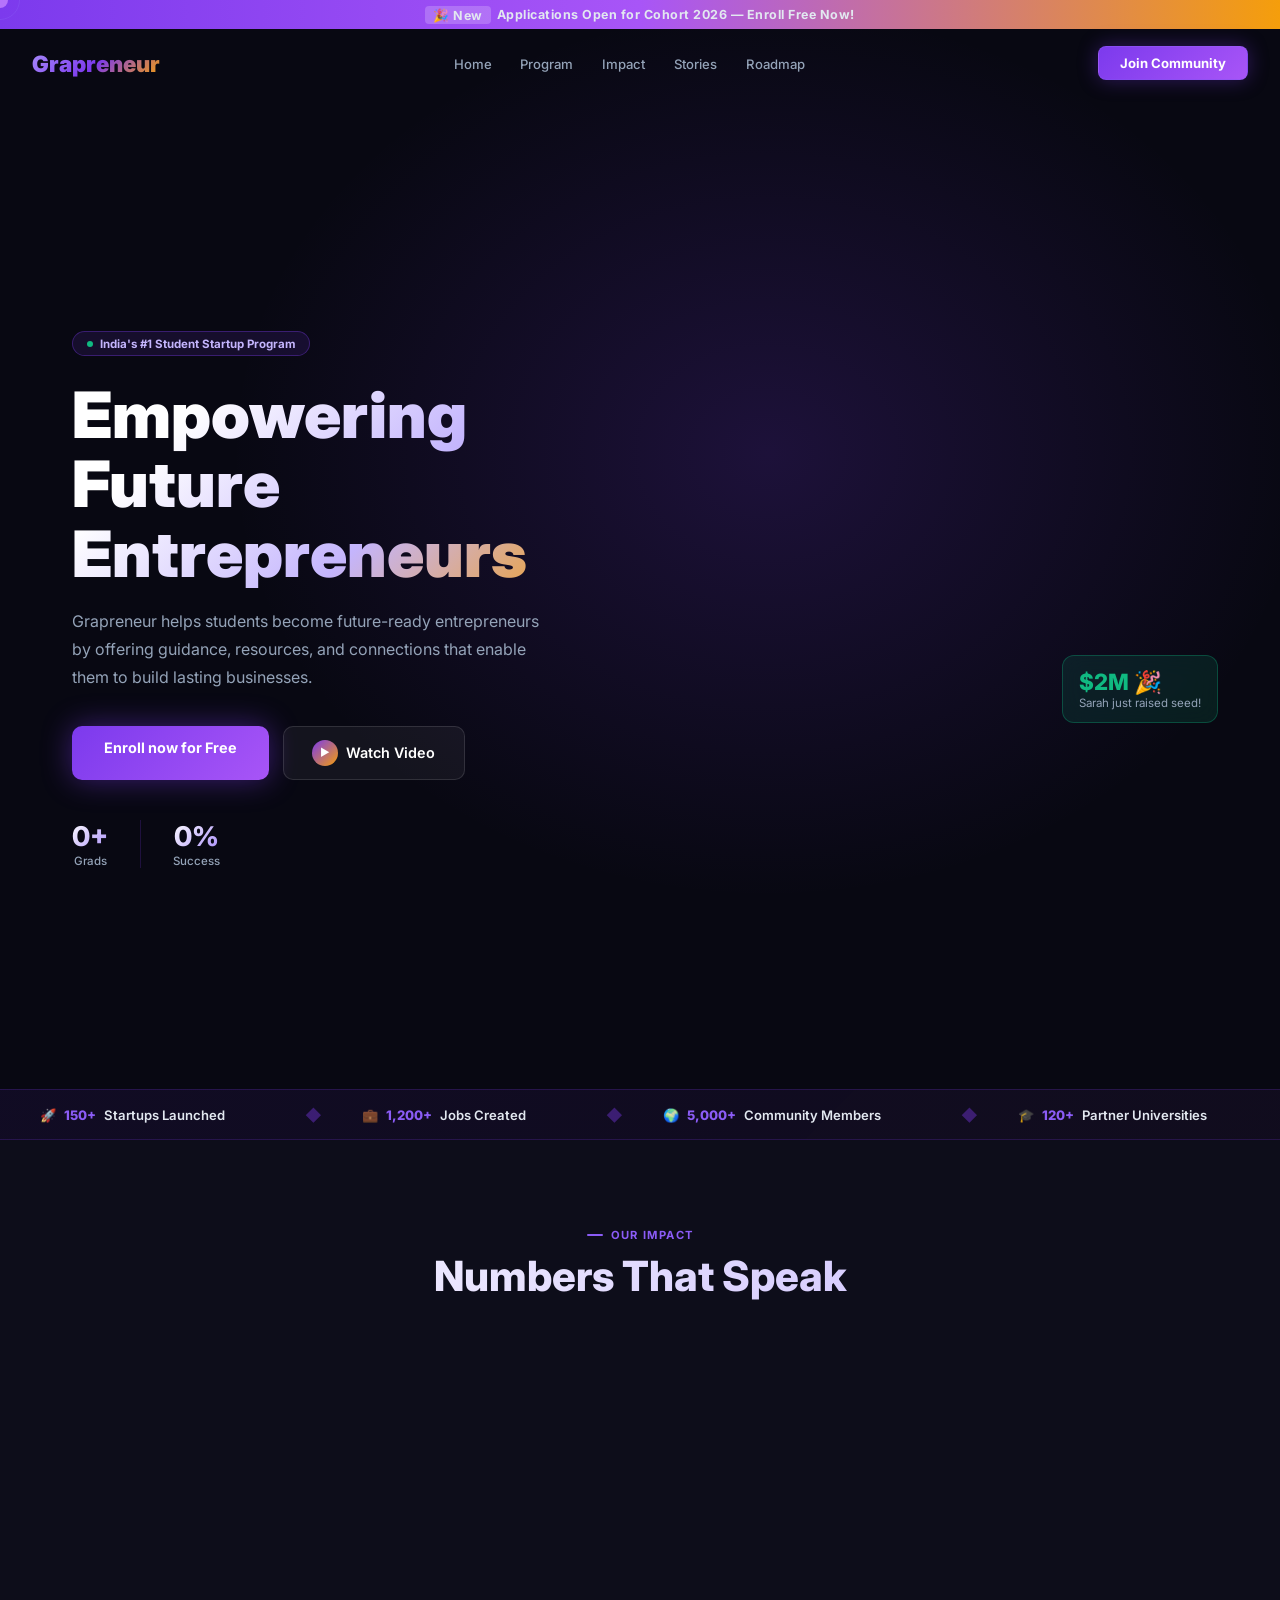
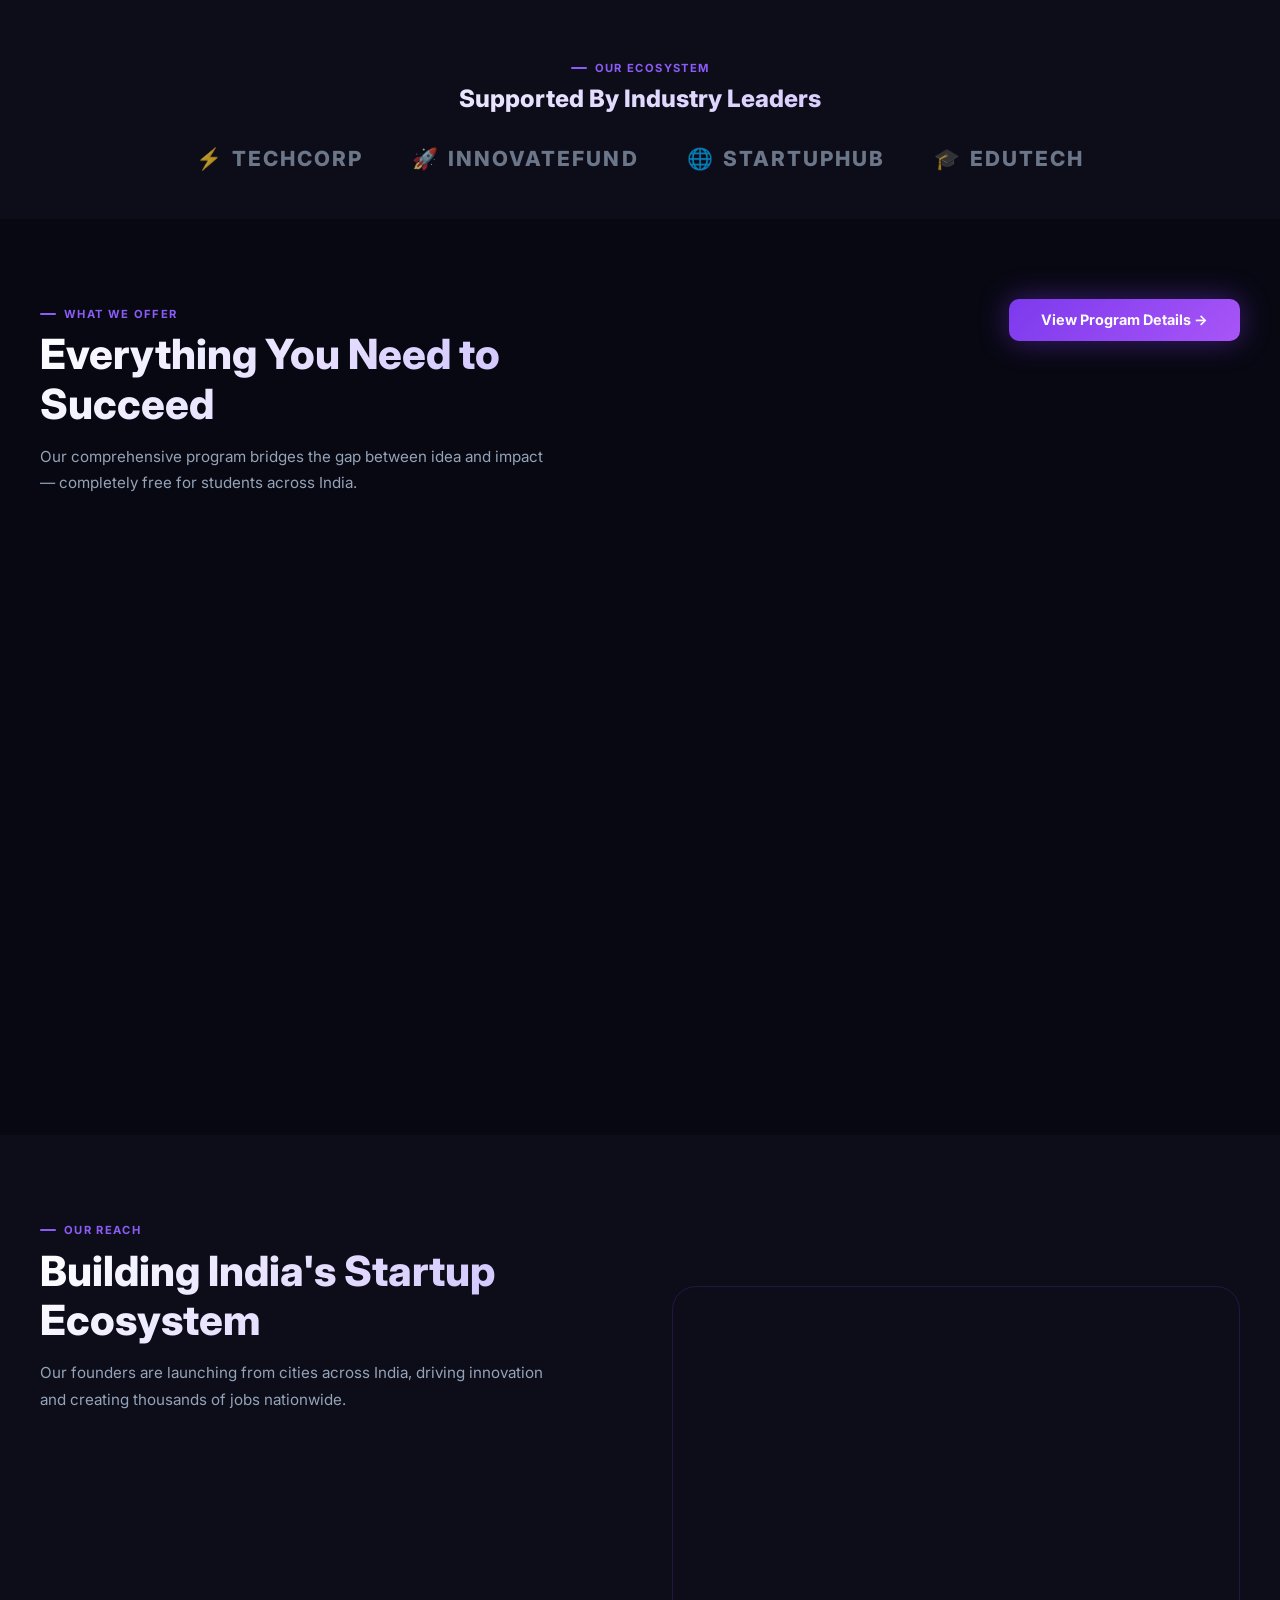
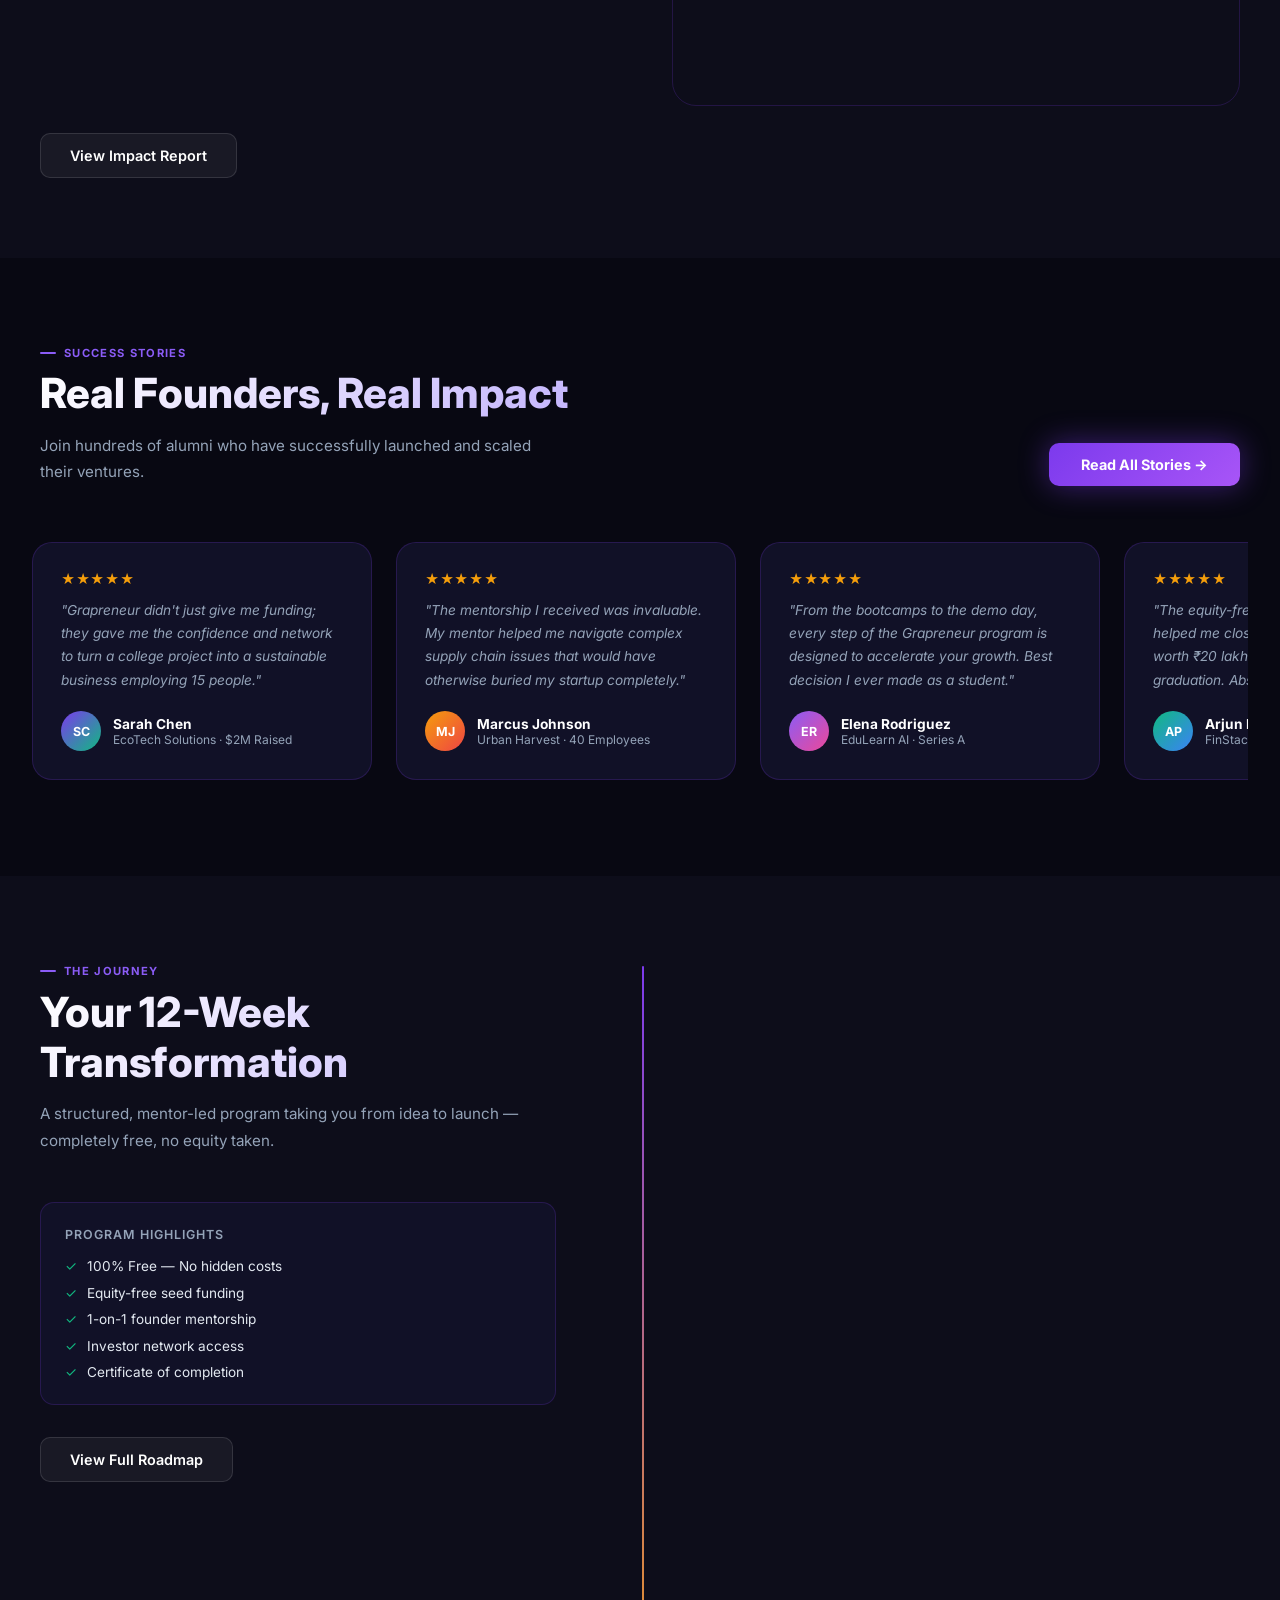
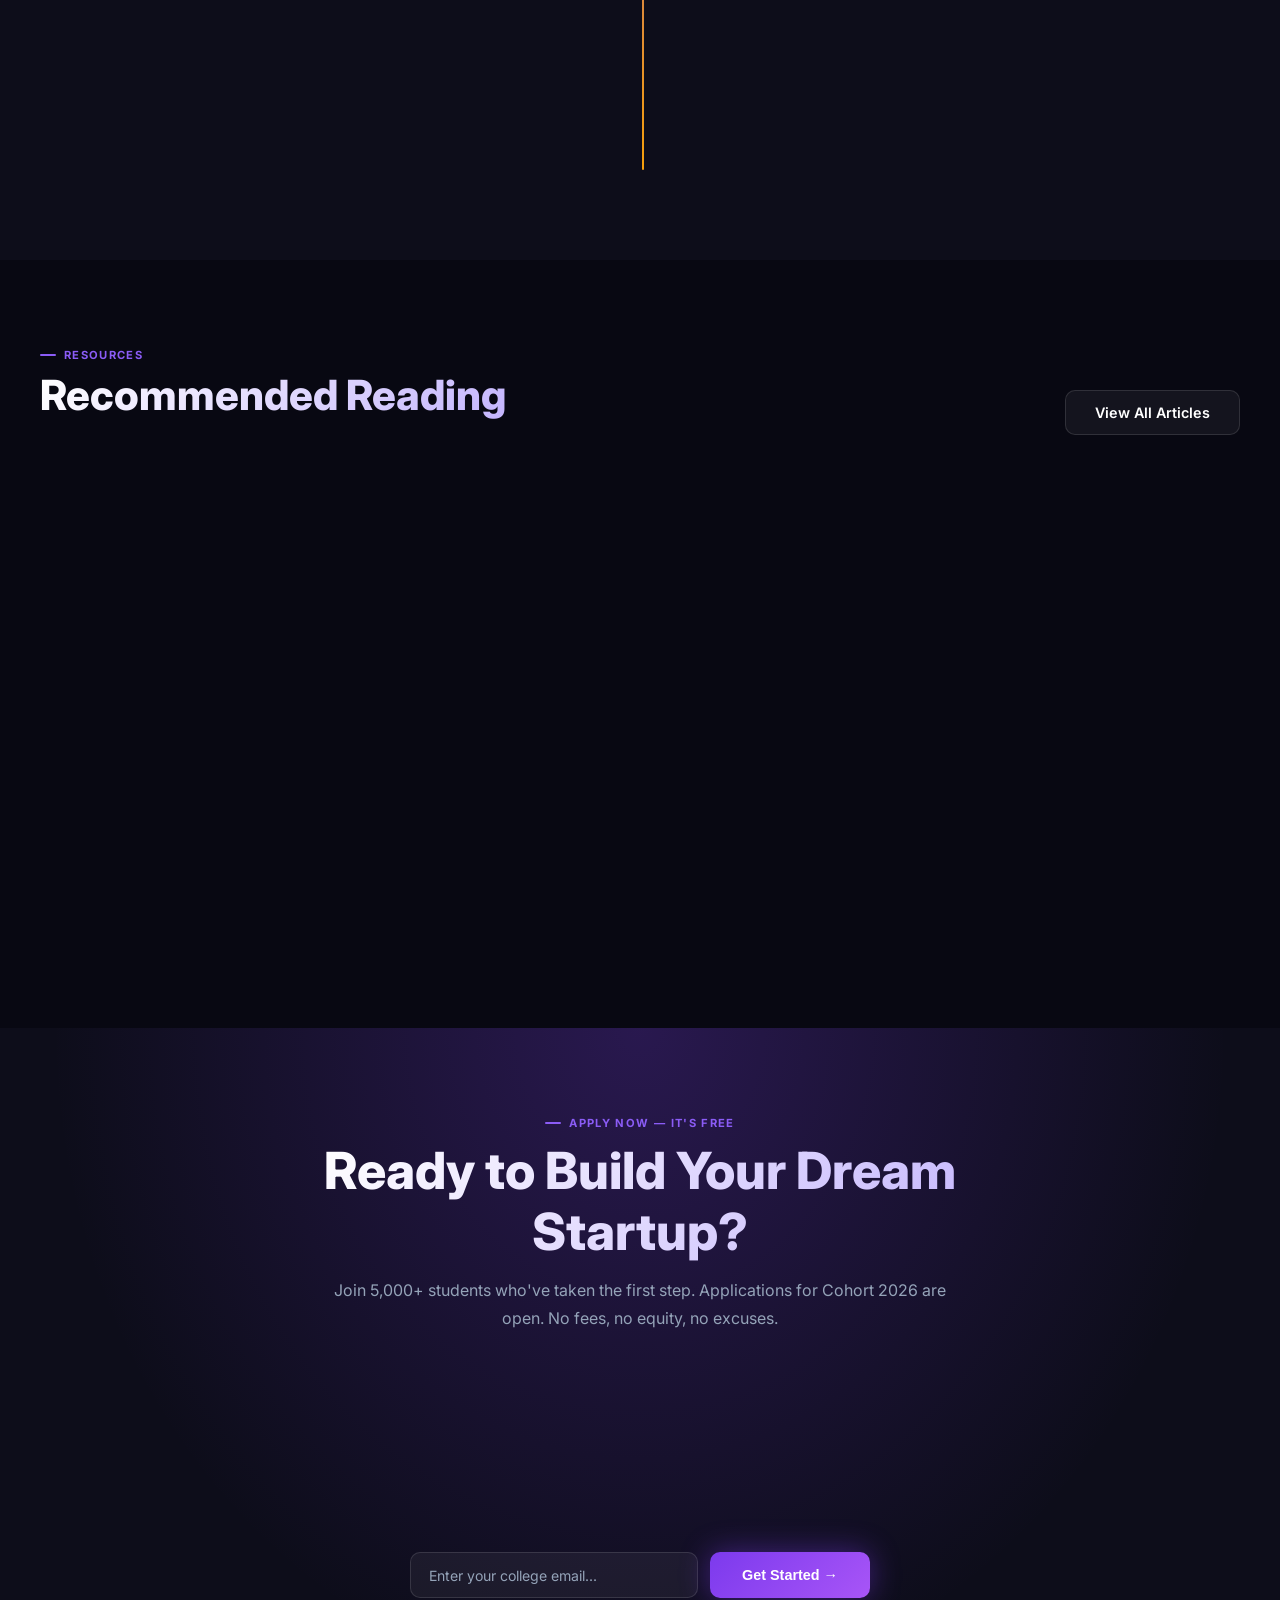
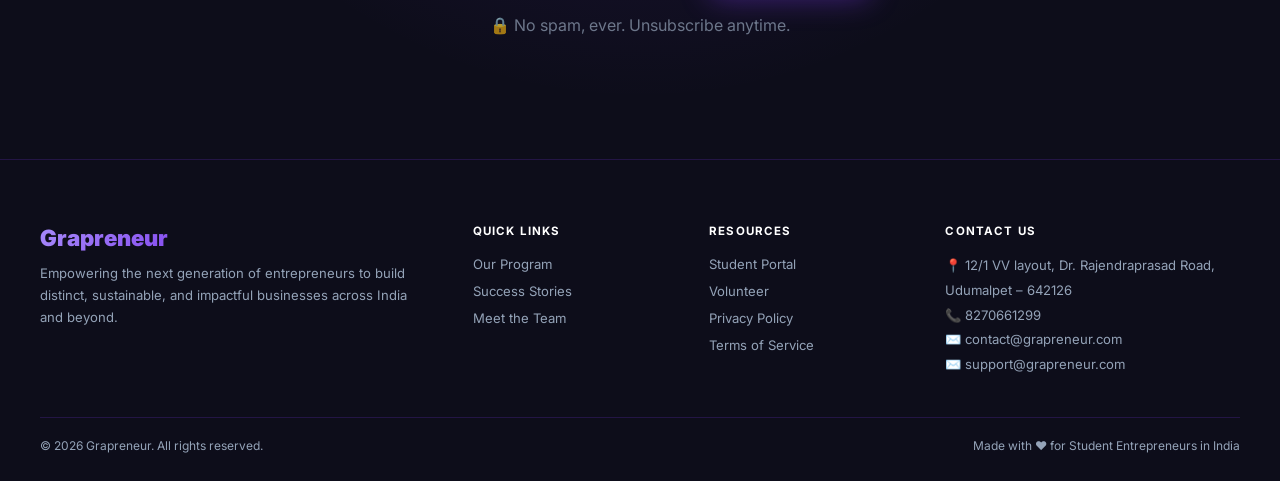
==== commit d749e737: "Form action" ====
--- a/index.html
+++ b/index.html
@@ -57,11 +57,6 @@
           </div>
           <div class="hdv"></div>
           <div class="hst">
-            <div class="hsn" id="hn2">$0M+</div>
-            <div class="hsl">Raised</div>
-          </div>
-          <div class="hdv"></div>
-          <div class="hst">
             <div class="hsn" id="hn3">0%</div>
             <div class="hsl">Success</div>
           </div>
@@ -84,19 +79,6 @@
         </div>
         <div class="hcard rev">
           <div class="hct">
-            <div class="hci" style="background:linear-gradient(135deg,rgba(245,158,11,.2),rgba(251,191,36,.1))">💰</div>
-            <div>
-              <div class="hctt">Funding Raised</div>
-              <div class="hcv">Equity-free grants</div>
-            </div>
-            <div style="margin-left:auto;font-weight:800;color:#f59e0b;font-size:1.2rem">$25M</div>
-          </div>
-          <div class="hcbar">
-            <div class="hcf" style="width:72%;background:linear-gradient(90deg,#f59e0b,#fbbf24)"></div>
-          </div>
-        </div>
-        <div class="hcard rev">
-          <div class="hct">
             <div class="hci" style="background:linear-gradient(135deg,rgba(16,185,129,.2),rgba(52,211,153,.1))">🌍</div>
             <div>
               <div class="hctt">Community Members</div>
@@ -120,14 +102,12 @@
     <div class="tw">
       <span class="ti">🚀 <span class="tn">150+</span> Startups Launched</span><span class="ts">◆</span>
       <span class="ti">💼 <span class="tn">1,200+</span> Jobs Created</span><span class="ts">◆</span>
-      <span class="ti">💰 <span class="tn">$25M</span> Funding Raised</span><span class="ts">◆</span>
       <span class="ti">🌍 <span class="tn">5,000+</span> Community Members</span><span class="ts">◆</span>
       <span class="ti">🎓 <span class="tn">120+</span> Partner Universities</span><span class="ts">◆</span>
       <span class="ti">🏙️ <span class="tn">28+</span> Cities Active</span><span class="ts">◆</span>
       <span class="ti">🏆 <span class="tn">96%</span> Success Rate</span><span class="ts">◆</span>
       <span class="ti">🚀 <span class="tn">150+</span> Startups Launched</span><span class="ts">◆</span>
       <span class="ti">💼 <span class="tn">1,200+</span> Jobs Created</span><span class="ts">◆</span>
-      <span class="ti">💰 <span class="tn">$25M</span> Funding Raised</span><span class="ts">◆</span>
       <span class="ti">🌍 <span class="tn">5,000+</span> Community Members</span><span class="ts">◆</span>
       <span class="ti">🎓 <span class="tn">120+</span> Partner Universities</span><span class="ts">◆</span>
       <span class="ti">🏙️ <span class="tn">28+</span> Cities Active</span><span class="ts">◆</span>
@@ -146,8 +126,6 @@
             class="ml">Startups Launched</span></div>
         <div class="mc rev"><span class="mi">💼</span><span class="mn" data-t="1200" data-s="+">0</span><span
             class="ml">Jobs Created</span></div>
-        <div class="mc rev"><span class="mi">💰</span><span class="mn">$25M</span><span class="ml">Funding Raised</span>
-        </div>
         <div class="mc rev"><span class="mi">🌍</span><span class="mn" data-t="5000" data-s="+">0</span><span
             class="ml">Community Members</span></div>
       </div>
@@ -457,7 +435,8 @@
       </div>
       <div class="g-3">
         <div class="ic rev">
-          <img src="https://picsum.photos/seed/r1/400/250" class="ic-img" alt="Blog">
+          <img src="https://akpsi.org/wp-content/uploads/2021/12/Brainstorming-Image_Adobe-Stock-scaled-880x587.jpeg"
+            class="ic-img" alt="Blog">
           <div class="ic-con">
             <div class="ic-tag">Guide</div>
             <div class="ic-ti">The Student's Guide to Validating Ideas Cheaply</div>
@@ -467,7 +446,8 @@
           </div>
         </div>
         <div class="ic rev">
-          <img src="https://picsum.photos/seed/r2/400/250" class="ic-img" alt="Blog">
+          <img src="https://www.rcmt.com/uploads-production/2025/10/AdobeStock_1610657179-scaled.webp" class="ic-img"
+            alt="Blog">
           <div class="ic-con">
             <div class="ic-tag">Interview</div>
             <div class="ic-ti">How to Balance College and a Startup</div>
@@ -477,7 +457,9 @@
           </div>
         </div>
         <div class="ic rev">
-          <img src="https://picsum.photos/seed/r3/400/250" class="ic-img" alt="Blog">
+          <img
+            src="https://img.freepik.com/premium-photo/money-hands-businessman-crisis-raising-business-concept-bank-worker_261642-10567.jpg"
+            class="ic-img" alt="Blog">
           <div class="ic-con">
             <div class="ic-tag">Funding</div>
             <div class="ic-ti">Understanding Term Sheets: A Primer</div>
@@ -536,7 +518,6 @@
           <li><a href="program.html">Our Program</a></li>
           <li><a href="stories.html">Success Stories</a></li>
           <li><a href="#">Meet the Team</a></li>
-          <li><a href="#">Donate</a></li>
         </ul>
       </div>
       <div>
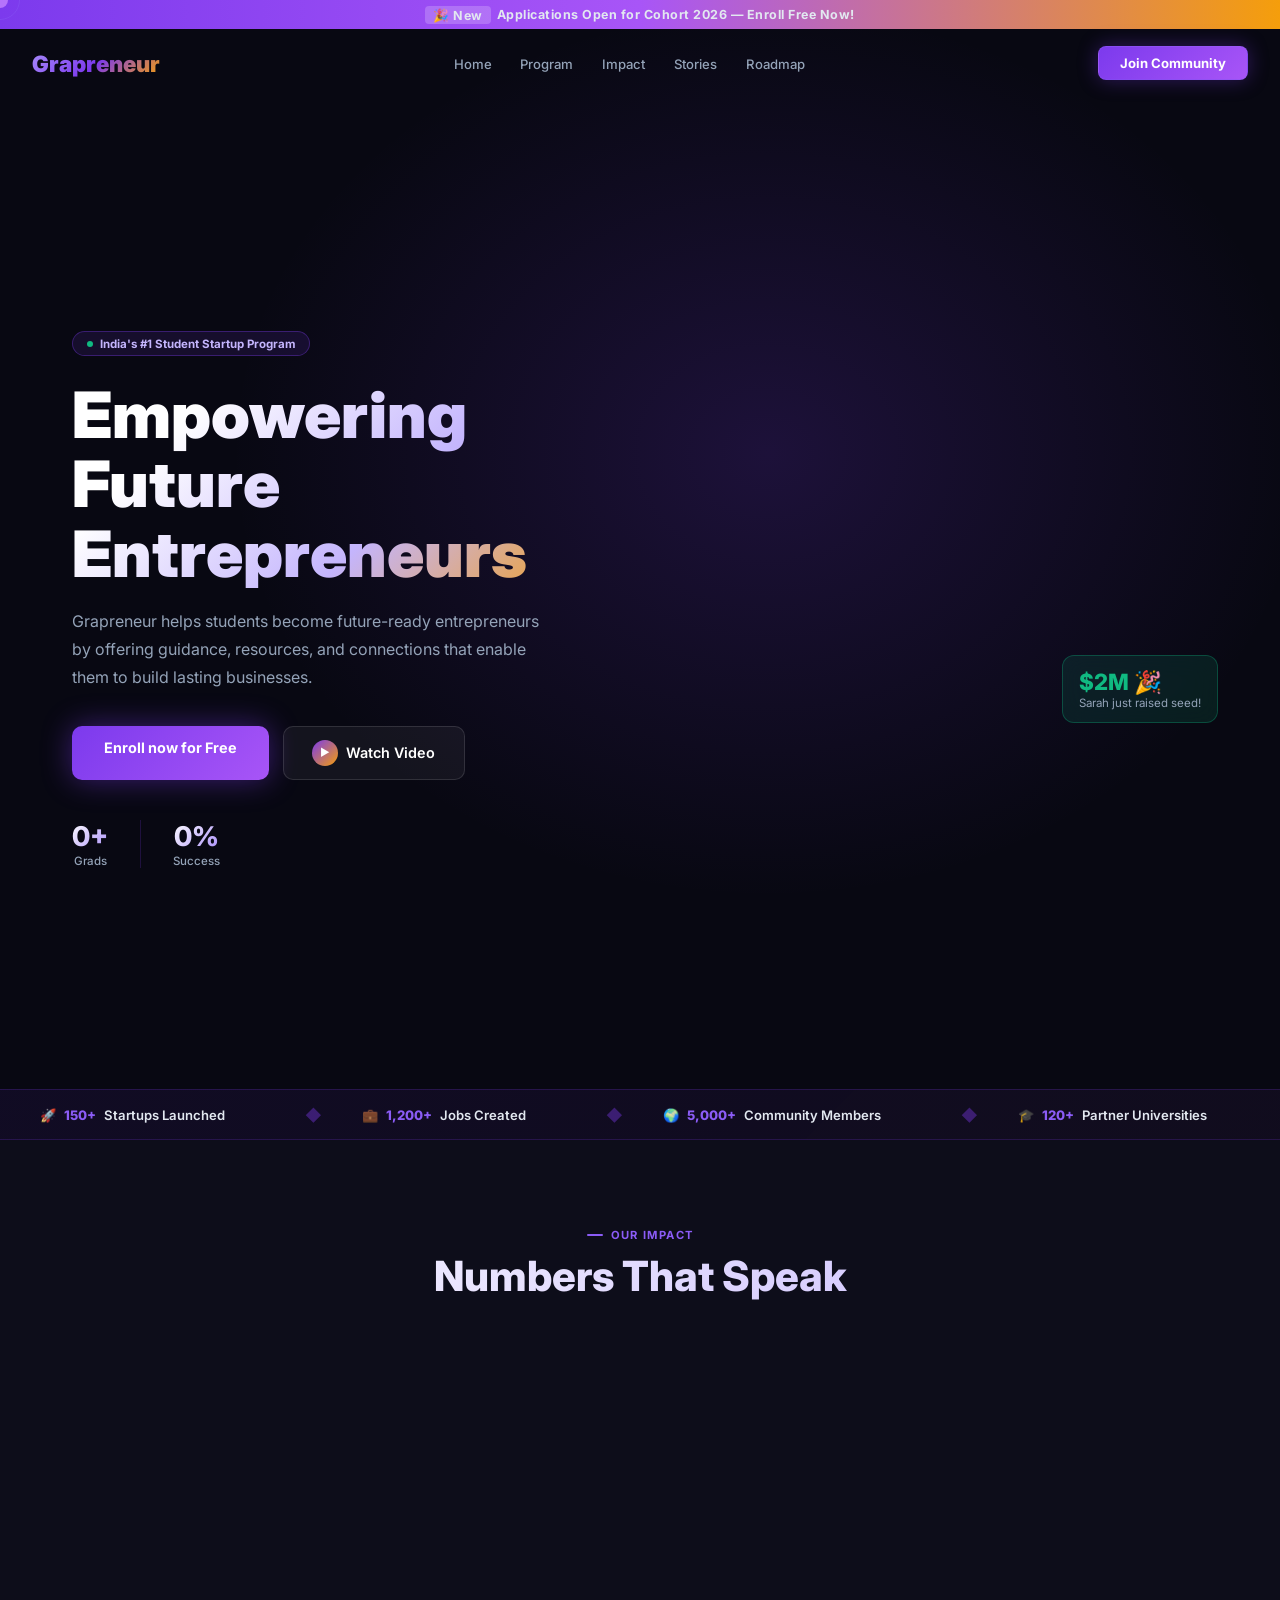
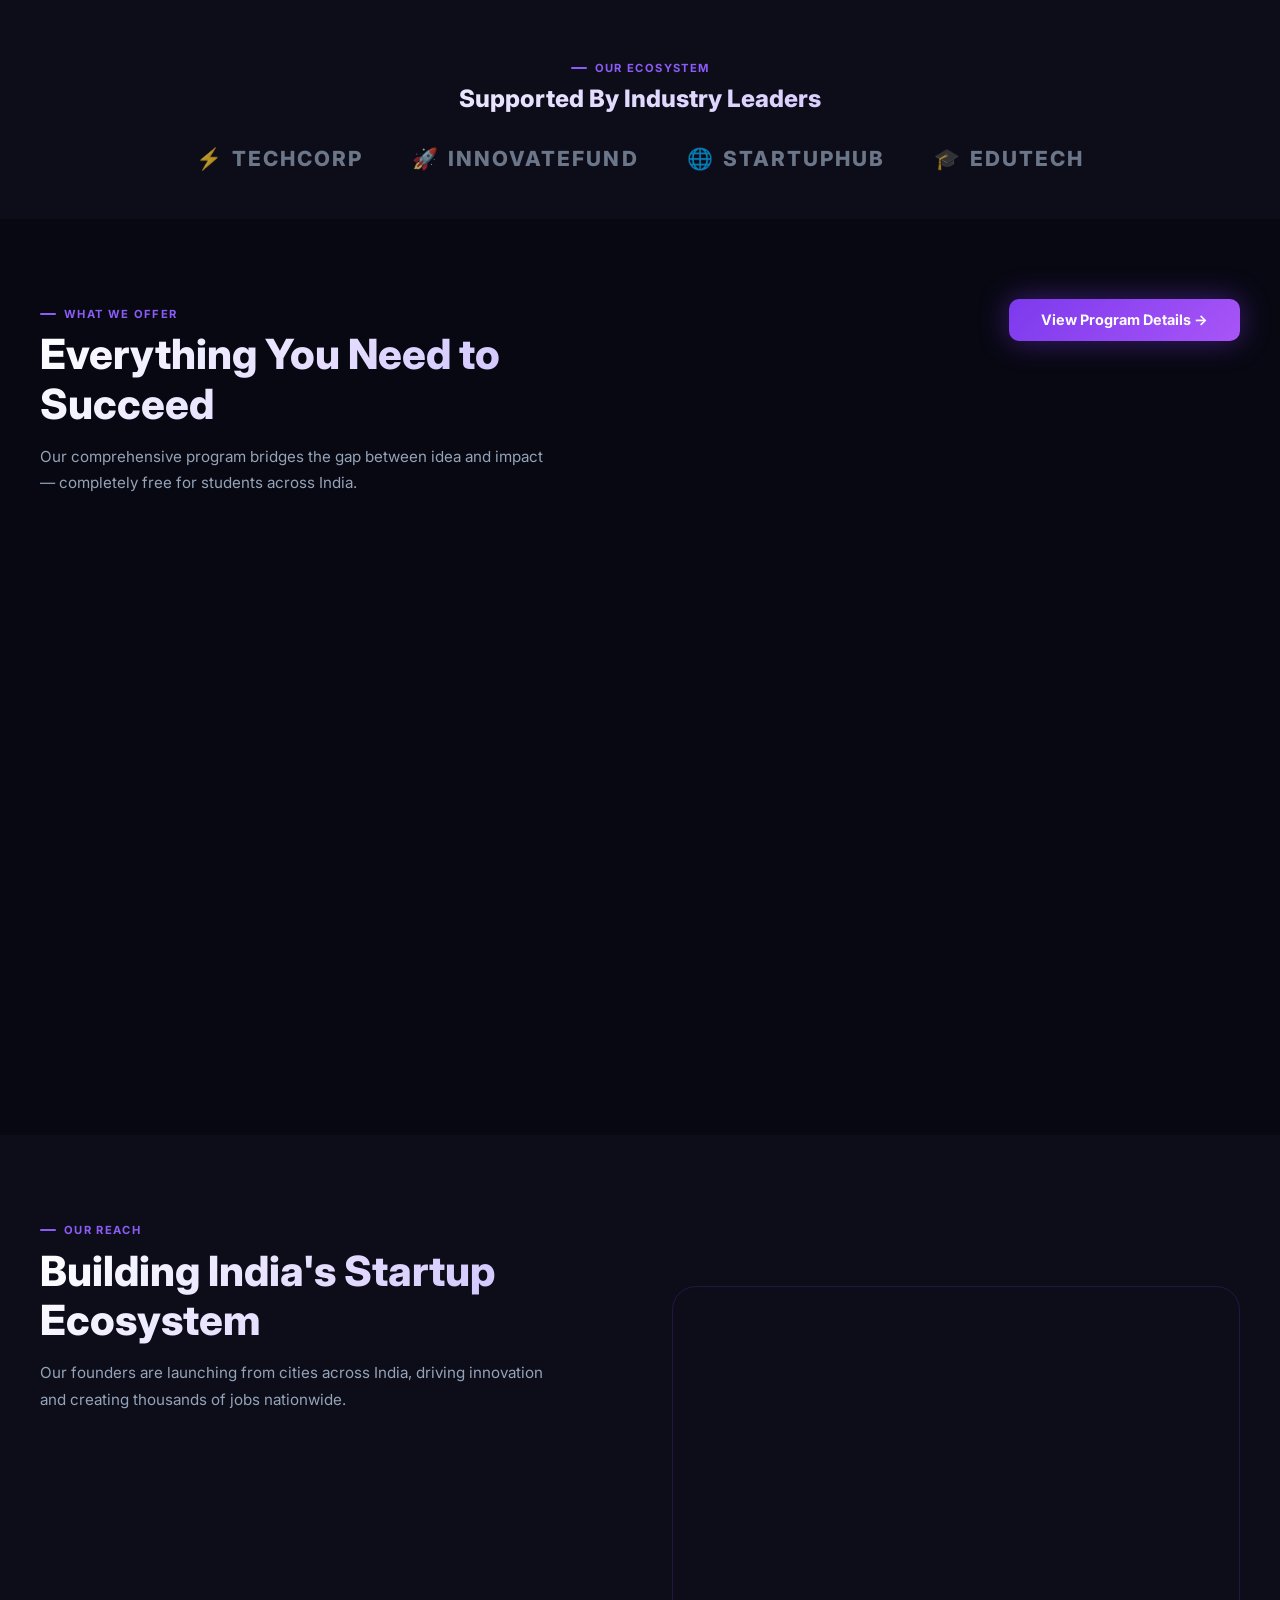
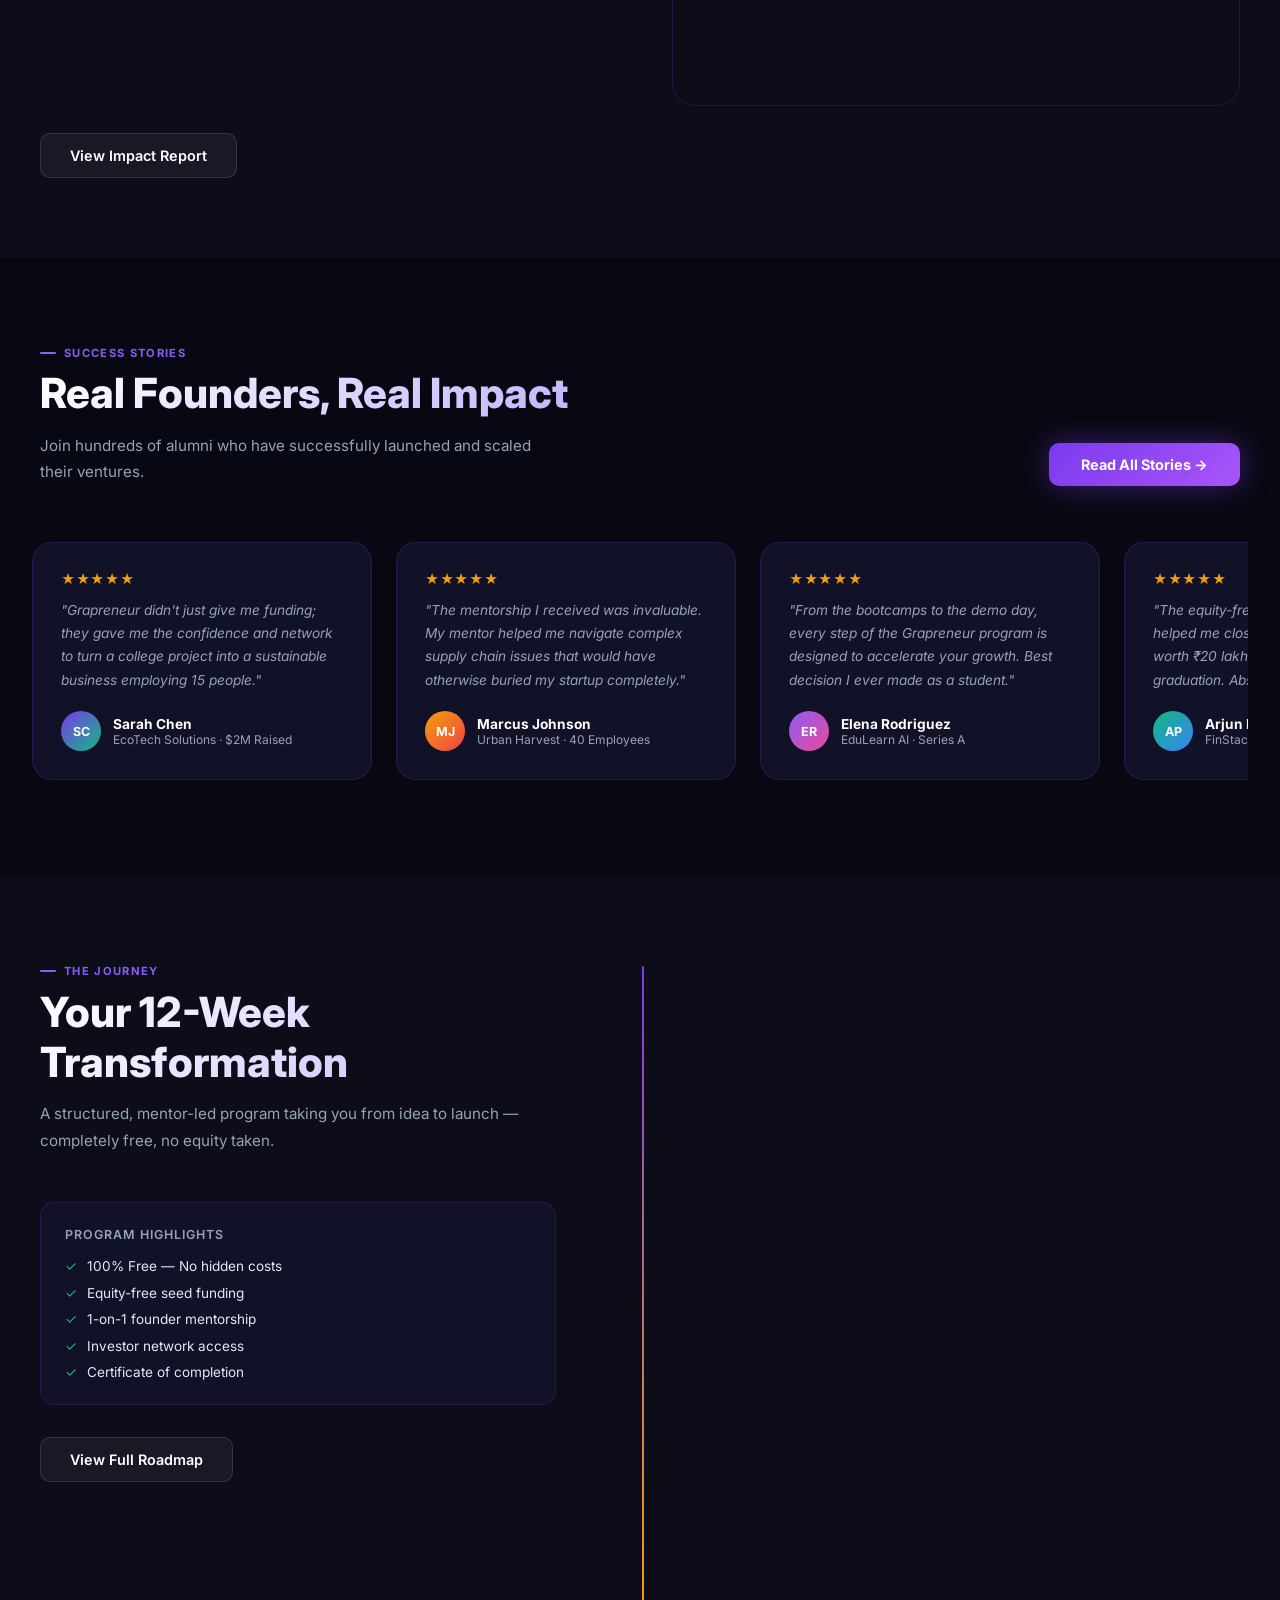
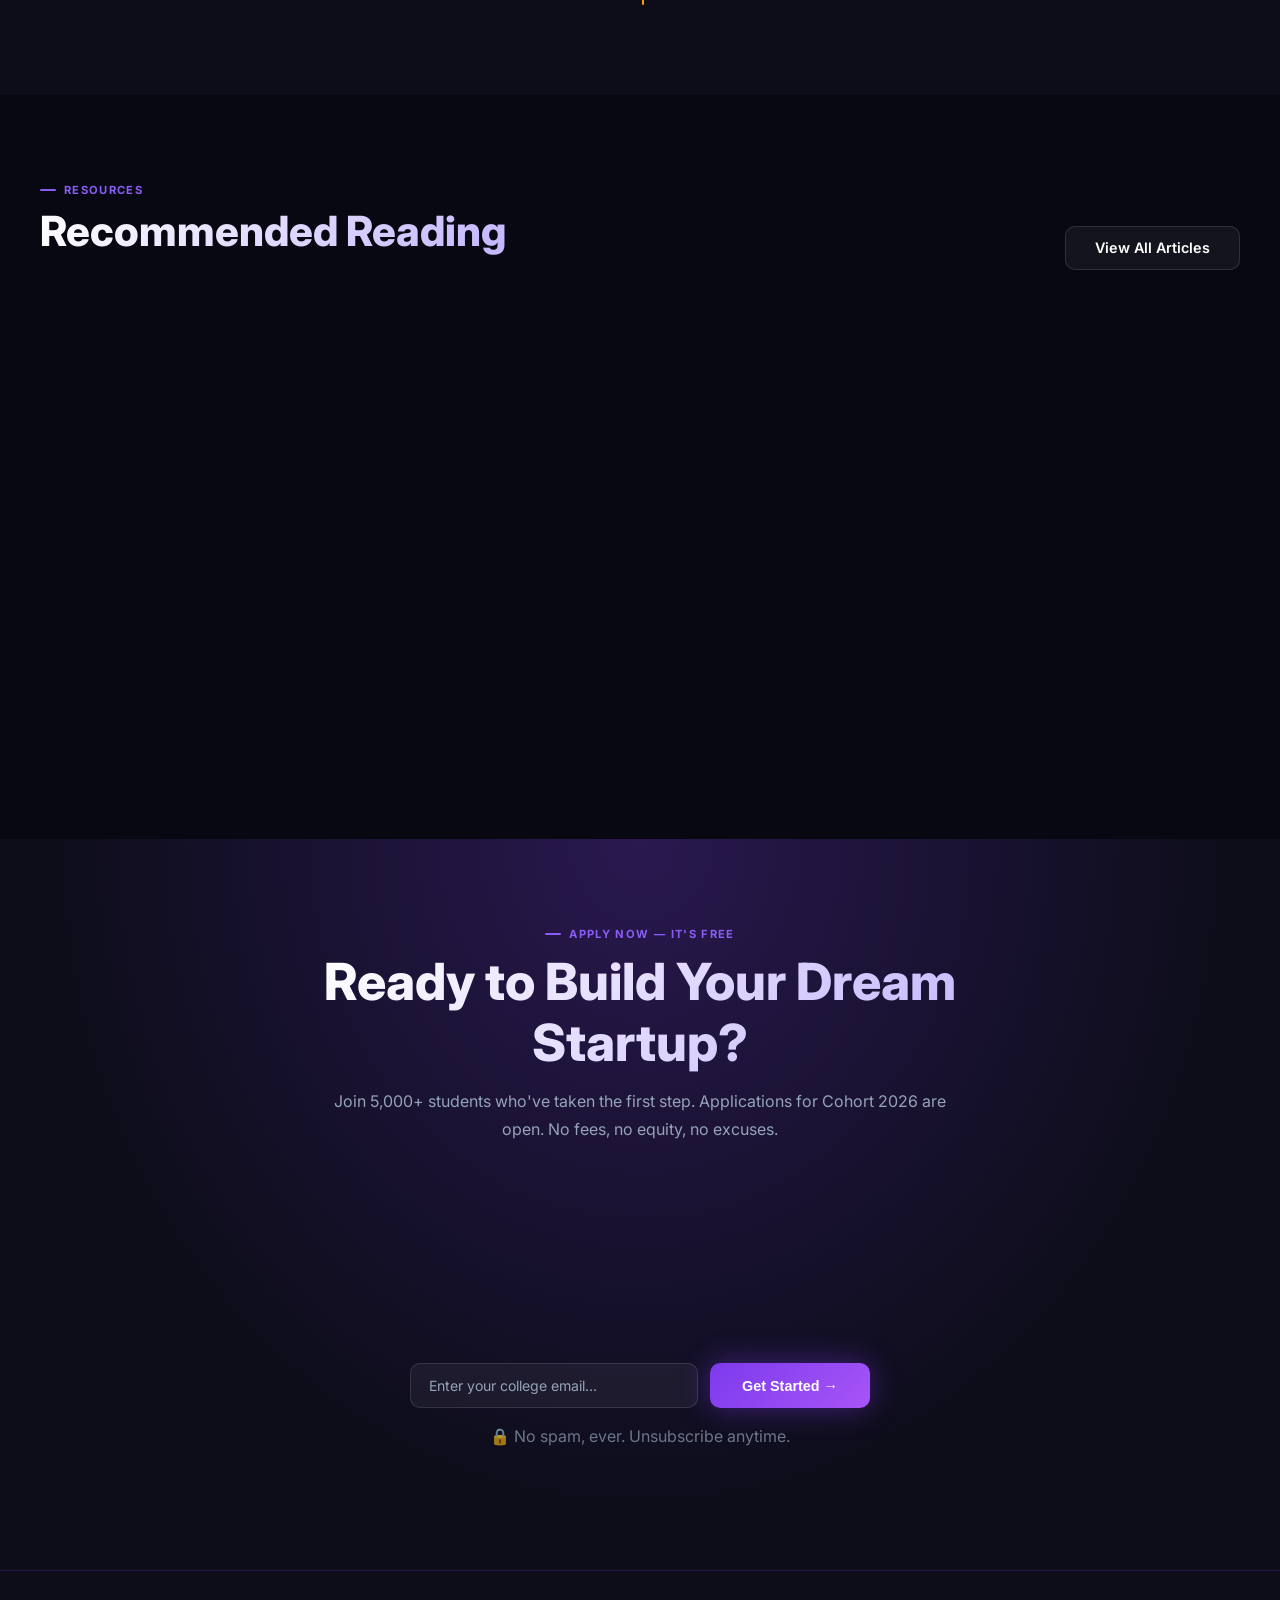
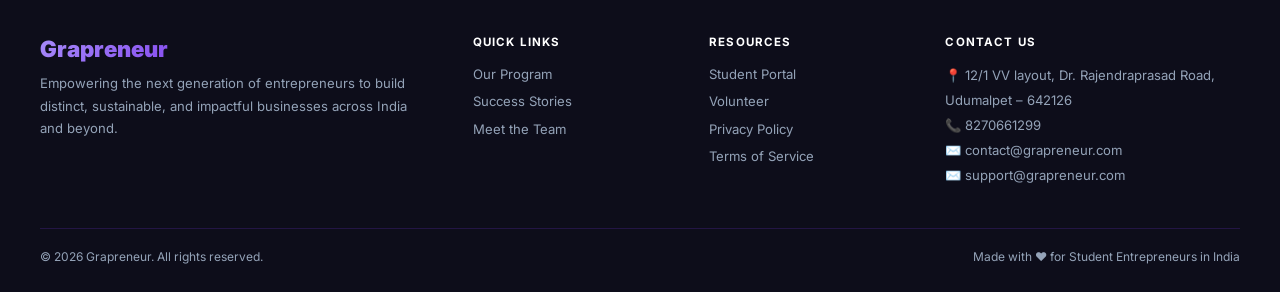
==== commit e4e03e45: "Final commits" ====
--- a/index.html
+++ b/index.html
@@ -169,12 +169,6 @@
           <div class="ft">Mentorship Network</div>
           <p class="fd">Get paired with industry veterans and successful founders who guide you through every challenge,
             milestone, and pivot point.</p><span class="ftag">1-on-1 Sessions</span>
-        </div>
-        <div class="fc rev">
-          <div class="fi">💎</div>
-          <div class="ft">Seed Funding</div>
-          <p class="fd">Access up to $50,000 in equity-free grant funding to build your MVP and launch. We believe in
-            you before anyone else does.</p><span class="ftag">Up to $50K</span>
         </div>
         <div class="fc rev">
           <div class="fi">📈</div>
@@ -411,14 +405,6 @@
                 channels with expert guidance.</div><span class="pw">Week 9–11</span>
             </div>
           </div>
-          <div class="pstep">
-            <div class="pn">🏆</div>
-            <div class="pb">
-              <div class="ptt">Demo Day & Funding</div>
-              <div class="pd">Pitch live to investors, receive equity-free grants up to $50,000, and get introduced to
-                our global alumni investor network.</div><span class="pw">Week 12</span>
-            </div>
-          </div>
         </div>
       </div>
     </div>
@@ -453,18 +439,6 @@
             <div class="ic-ti">How to Balance College and a Startup</div>
             <p class="ic-desc">We interviewed 20 student founders on how they managed attendance, exams, and
               fundraising.</p>
-            <a href="#" class="ic-link">Read Article →</a>
-          </div>
-        </div>
-        <div class="ic rev">
-          <img
-            src="https://img.freepik.com/premium-photo/money-hands-businessman-crisis-raising-business-concept-bank-worker_261642-10567.jpg"
-            class="ic-img" alt="Blog">
-          <div class="ic-con">
-            <div class="ic-tag">Funding</div>
-            <div class="ic-ti">Understanding Term Sheets: A Primer</div>
-            <p class="ic-desc">Don't sign anything until you understand these 3 key clauses in early-stage investment
-              deals.</p>
             <a href="#" class="ic-link">Read Article →</a>
           </div>
         </div>
@@ -486,11 +460,6 @@
             <div class="fcv">₹0</div>
           </div>
           <div class="fcard rev">
-            <div class="fci">💎</div>
-            <div class="fct">Max Funding</div>
-            <div class="fcv">$50K</div>
-          </div>
-          <div class="fcard rev">
             <div class="fci">📅</div>
             <div class="fct">Duration</div>
             <div class="fcv">12 Wks</div>
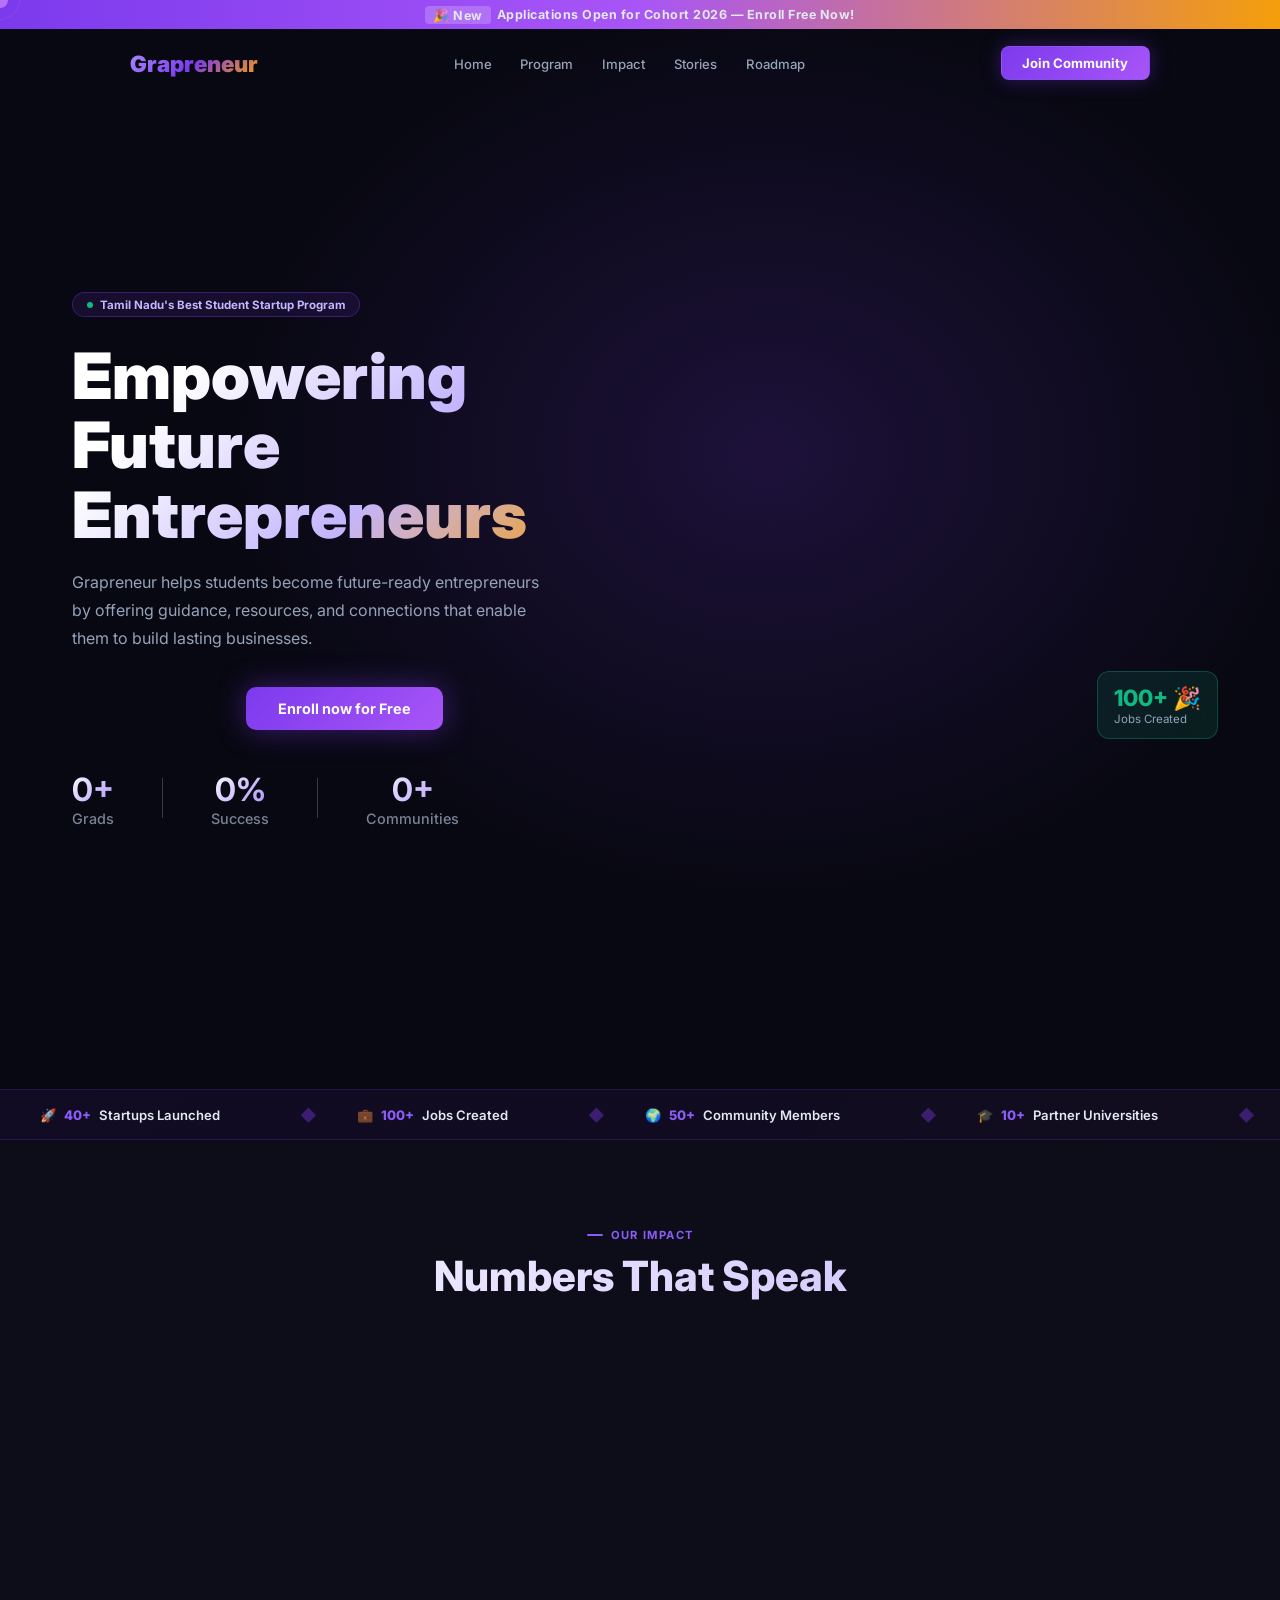
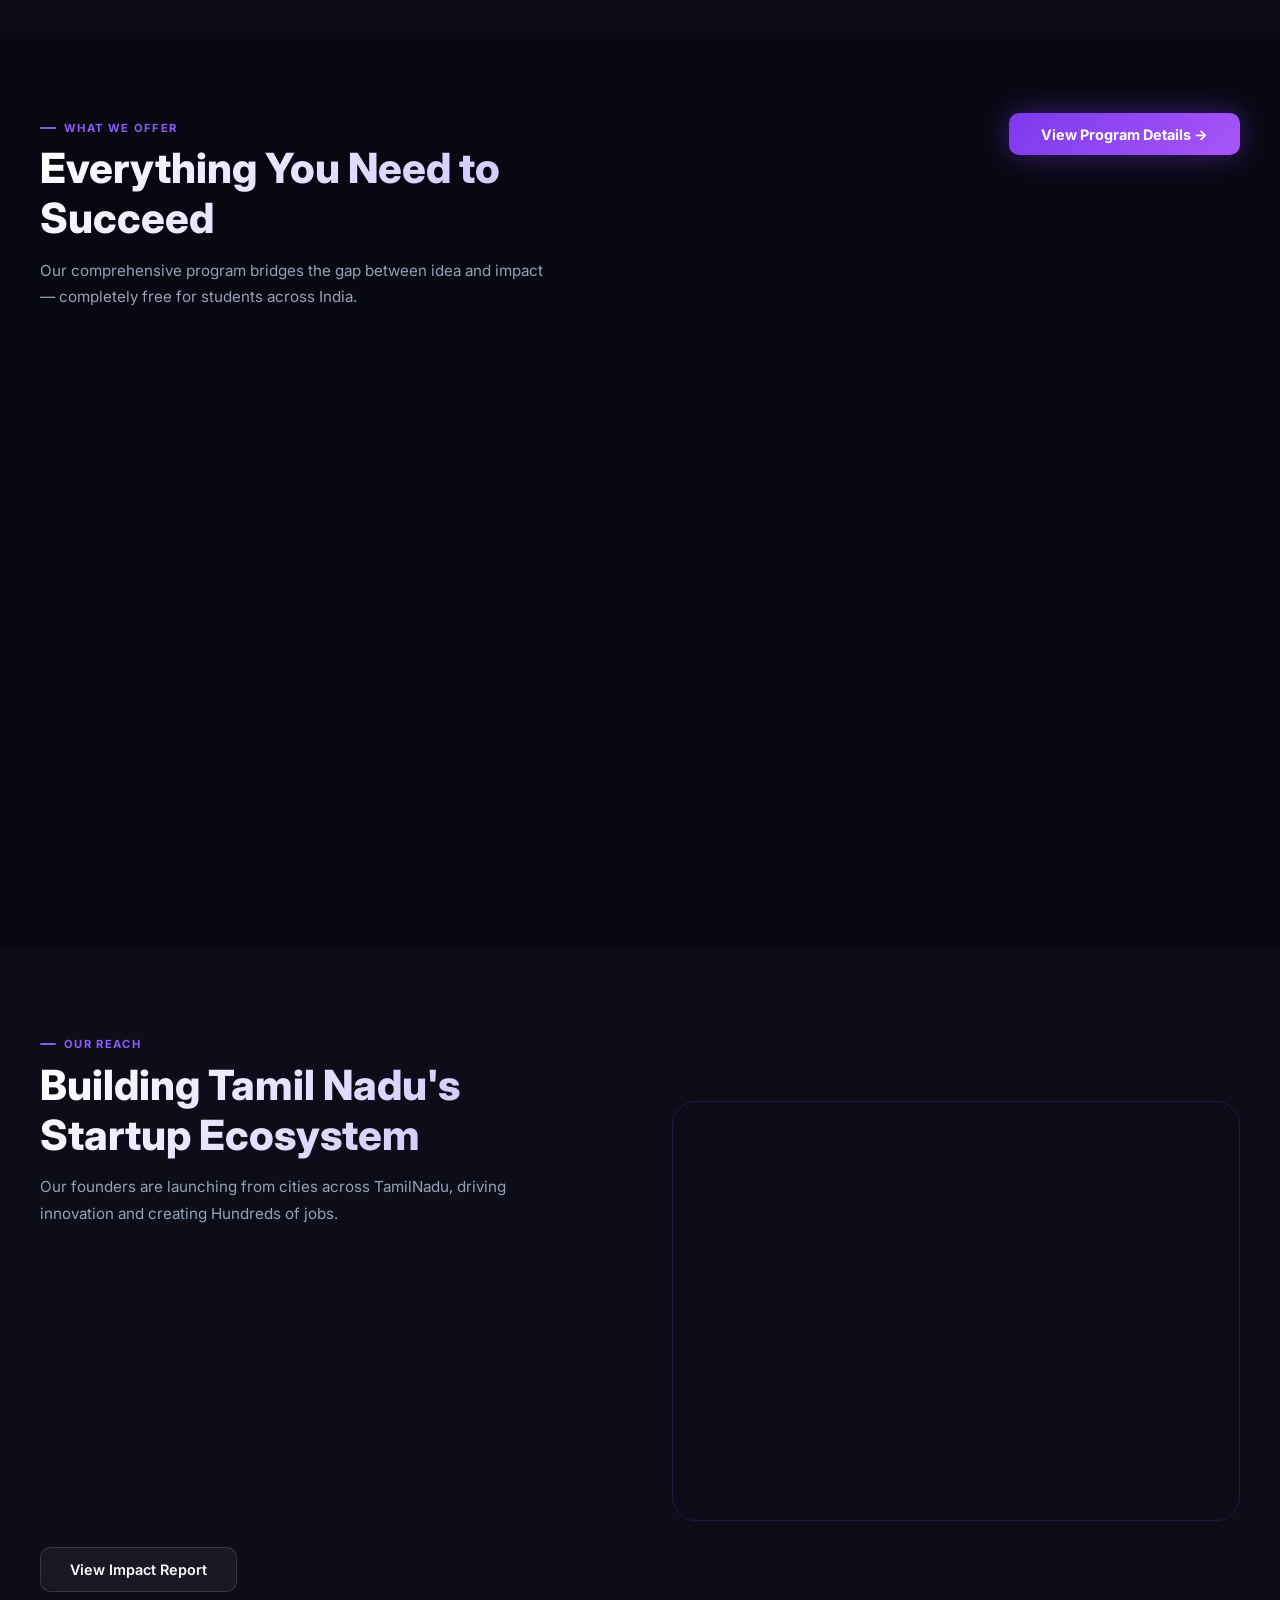
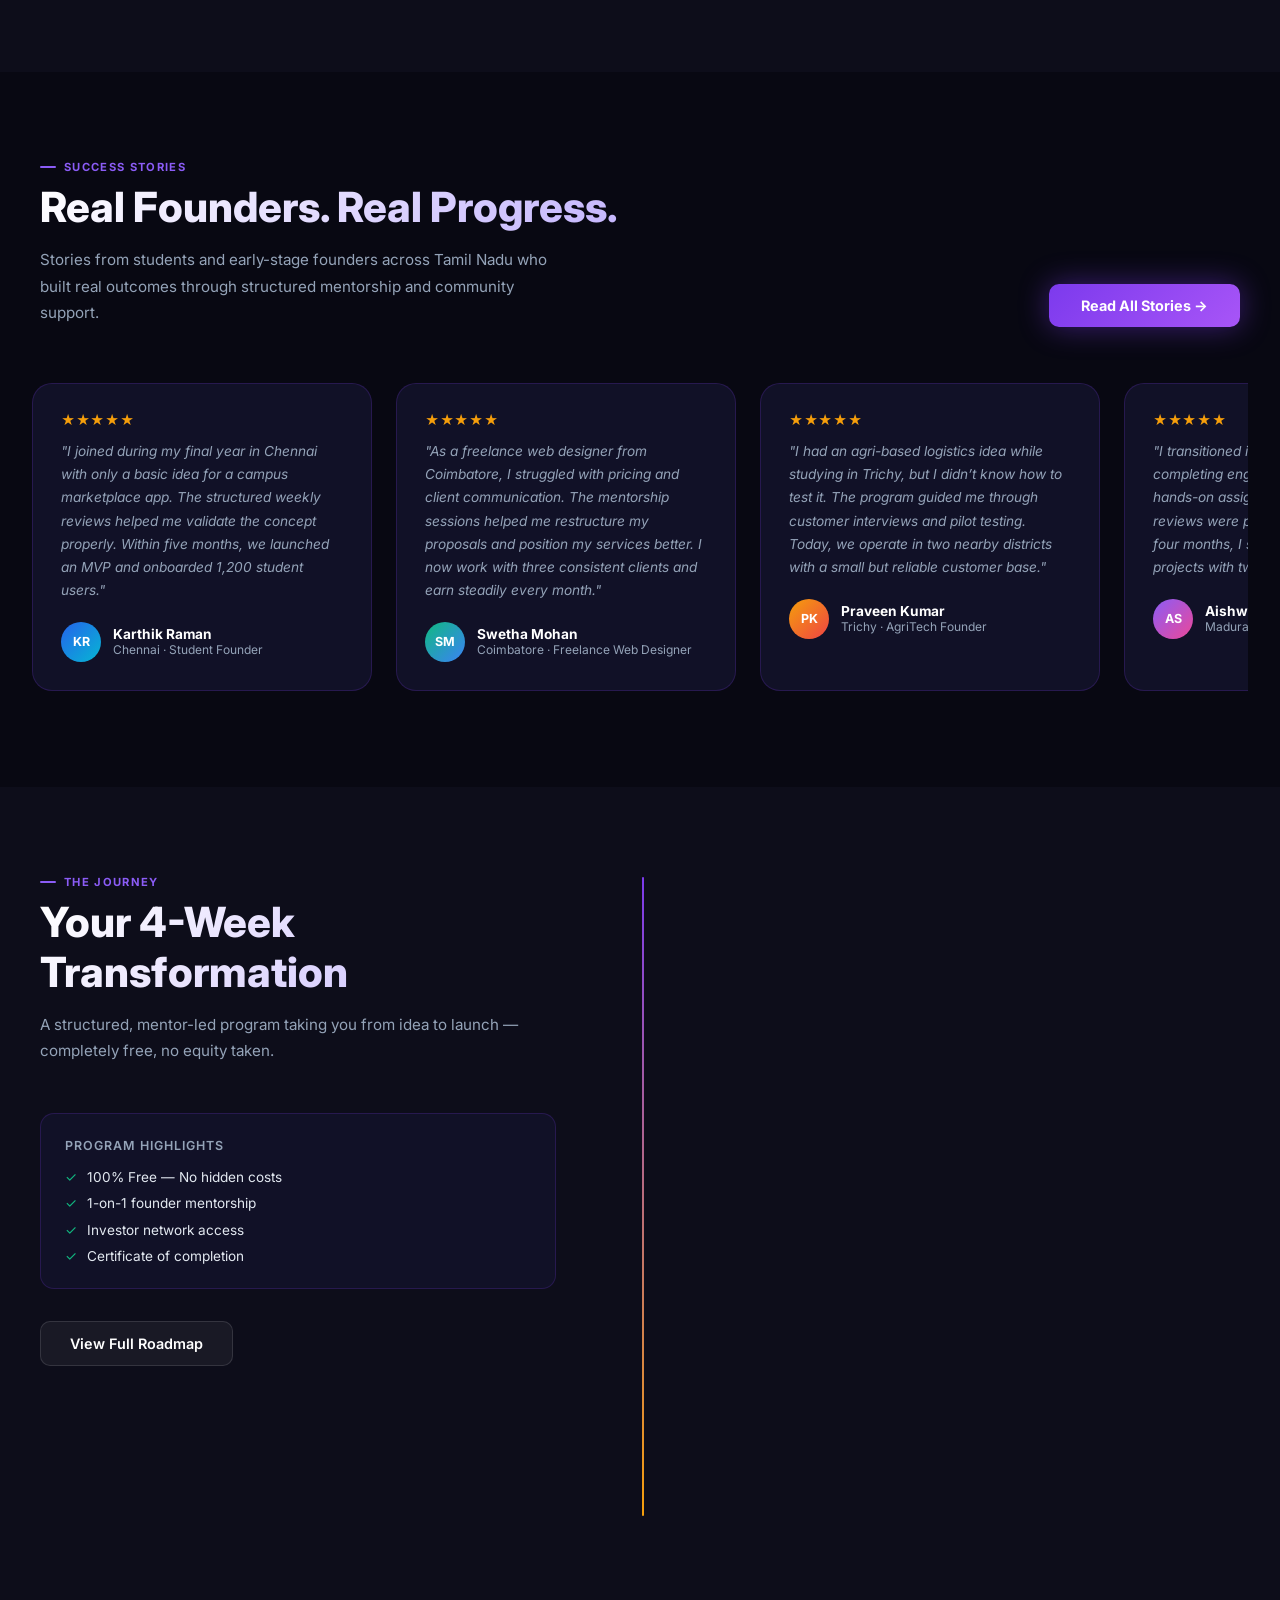
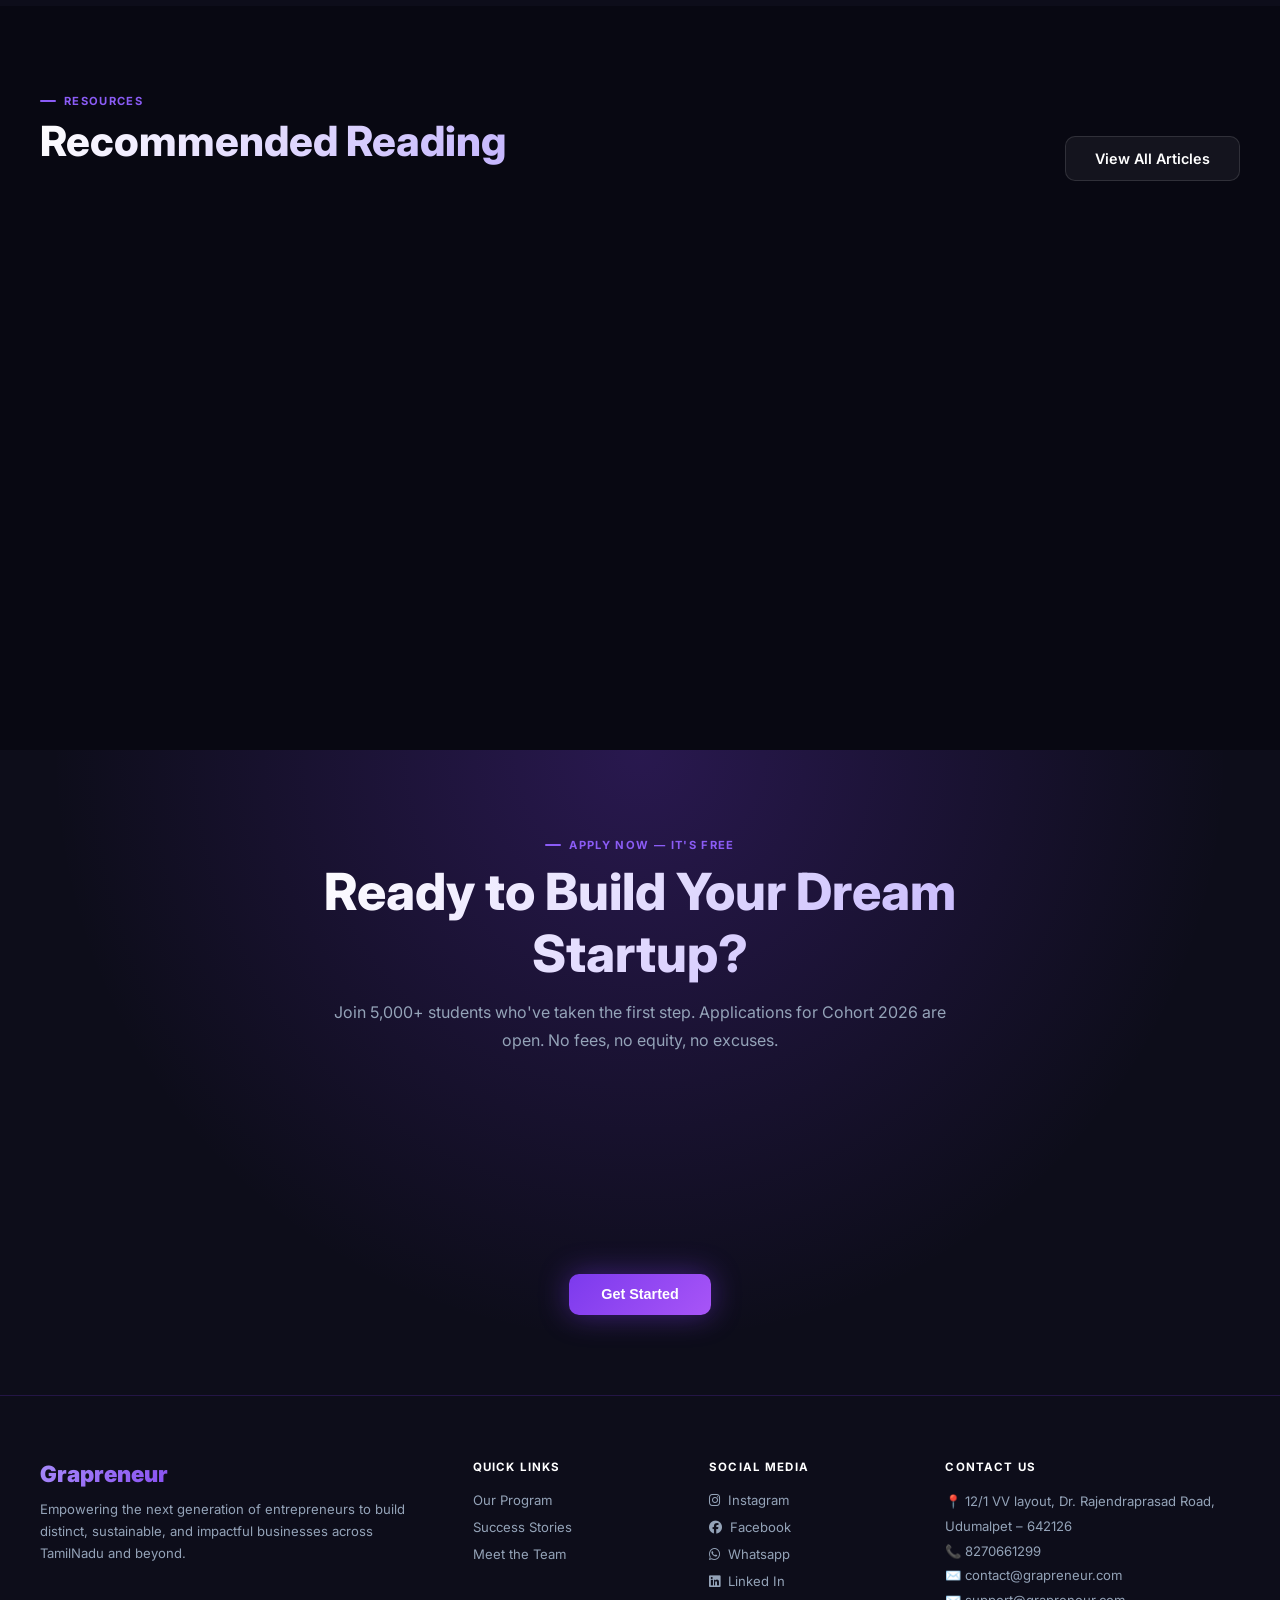
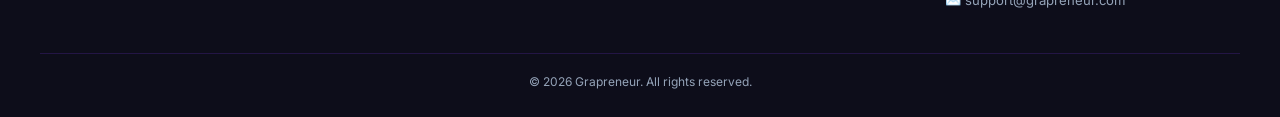
==== commit 8c96ca26: "Break point" ====
--- a/index.html
+++ b/index.html
@@ -4,6 +4,20 @@
 <head>
   <meta charset="UTF-8" />
   <meta name="viewport" content="width=device-width,initial-scale=1.0" />
+  <meta name="title" content="Grapreneur | Student Startup Incubator & Entrepreneurship Platform in Tamil Nadu">
+  <meta name="description" content="Grapreneur is a Tamil Nadu-based student startup incubator helping college founders, freelancers, and early-stage entrepreneurs validate ideas, build MVPs, and launch scalable businesses with structured mentorship and community support.">
+  <meta name="keywords" content="Student startup incubator Tamil Nadu, entrepreneurship program for students India, startup mentorship Chennai, college startup support Tamil Nadu, early stage founders India, startup community Tamil Nadu, student entrepreneurs India, startup accelerator for students">
+  <meta name="author" content="Grapreneur">
+  <meta name="robots" content="index, follow">
+  <meta name="language" content="English">
+  <meta name="revisit-after" content="7 days">
+
+  <!-- Geo Targeting -->
+  <meta name="geo.region" content="IN-TN">
+  <meta name="geo.placename" content="Tamil Nadu">
+  <meta name="geo.position" content="13.0827;80.2707">
+  <meta name="ICBM" content="13.0827, 80.2707">
+  <link rel="stylesheet" href="https://cdnjs.cloudflare.com/ajax/libs/font-awesome/6.5.1/css/all.min.css">
   <title>Grapreneur | Empowering Future Entrepreneurs</title>
   <script src="https://cdnjs.cloudflare.com/ajax/libs/three.js/r128/three.min.js"></script>
   <link rel="stylesheet" href="style.css">
@@ -42,23 +56,27 @@
     <div class="ho"></div>
     <div class="hw">
       <div class="hl">
-        <div class="htag"><span class="hd"></span>India's #1 Student Startup Program</div>
+        <div class="htag"><span class="hd"></span>Tamil Nadu's Best Student Startup Program</div>
         <h1>Empowering Future Entrepreneurs</h1>
         <p class="hsub">Grapreneur helps students become future-ready entrepreneurs by offering guidance, resources, and
           connections that enable them to build lasting businesses.</p>
         <div class="br">
           <a href="student-application.html" class="bp">Enroll now for Free</a>
-          <a href="program.html" class="bs"><span class="pl">▶</span>Watch Video</a>
-        </div>
-        <div class="hs">
-          <div class="hst">
-            <div class="hsn" id="hn1">0+</div>
-            <div class="hsl">Grads</div>
-          </div>
-          <div class="hdv"></div>
-          <div class="hst">
-            <div class="hsn" id="hn3">0%</div>
-            <div class="hsl">Success</div>
+        </div>
+        <div class="hs" style="display:flex;align-items:center;gap:3rem">
+          <div class="hst" style="text-align:center">
+            <div class="hsn" id="hn1" style="font-size:2rem;font-weight:700">0+</div>
+            <div class="hsl" style="font-size:0.9rem;opacity:0.8">Grads</div>
+          </div>
+          <div class="hdv" style="width:1px;height:40px;background:rgba(255,255,255,0.2)"></div>
+          <div class="hst" style="text-align:center">
+            <div class="hsn" id="hn3" style="font-size:2rem;font-weight:700">0%</div>
+            <div class="hsl" style="font-size:0.9rem;opacity:0.8">Success</div>
+          </div>
+          <div class="hdv" style="width:1px;height:40px;background:rgba(255,255,255,0.2)"></div>
+          <div class="hst" style="text-align:center">
+            <div class="hsn" id="hn2" style="font-size:2rem;font-weight:700">0+</div>
+            <div class="hsl" style="font-size:0.9rem;opacity:0.8">Communities</div>
           </div>
         </div>
       </div>
@@ -71,10 +89,10 @@
               <div class="hctt">Startups Launched</div>
               <div class="hcv">This cohort</div>
             </div>
-            <div style="margin-left:auto;font-weight:800;color:#a78bfa;font-size:1.2rem">150+</div>
+            <div style="margin-left:auto;font-weight:800;color:#a78bfa;font-size:1.2rem">40+</div>
           </div>
           <div class="hcbar">
-            <div class="hcf" style="width:85%;background:linear-gradient(90deg,#7c3aed,#a78bfa)"></div>
+            <div class="hcf" style="width:65%;background:linear-gradient(90deg,#7c3aed,#a78bfa)"></div>
           </div>
         </div>
         <div class="hcard rev">
@@ -84,15 +102,28 @@
               <div class="hctt">Community Members</div>
               <div class="hcv">And growing fast</div>
             </div>
-            <div style="margin-left:auto;font-weight:800;color:#10b981;font-size:1.2rem">5,000+</div>
+            <div style="margin-left:auto;font-weight:800;color:#10b981;font-size:1.2rem">50+</div>
           </div>
           <div class="hcbar">
-            <div class="hcf" style="width:95%;background:linear-gradient(90deg,#10b981,#34d399)"></div>
+            <div class="hcf" style="width:75%;background:linear-gradient(90deg,#10b981,#34d399)"></div>
+          </div>
+        </div>
+        <div class="hcard rev">
+          <div class="hct">
+            <div class="hci" style="background:linear-gradient(135deg,rgba(16,185,129,.2),rgba(52,211,153,.1))">🎓</div>
+            <div>
+              <div class="hctt">Partner Universities</div>
+              <div class="hcv">Best Placements</div>
+            </div>
+            <div style="margin-left:auto;font-weight:800;color:#c440e9;font-size:1.2rem">10+</div>
+          </div>
+          <div class="hcbar">
+            <div class="hcf" style="width:30%;background:linear-gradient(90deg,#fb09da,#941099)"></div>
           </div>
         </div>
         <div class="fbadge">
-          <div class="fbn">$2M 🎉</div>
-          <div class="fbt">Sarah just raised seed!</div>
+          <div class="fbn">100+ 🎉</div>
+          <div class="fbt">Jobs Created </div>
         </div>
       </div>
     </div>
@@ -100,17 +131,17 @@
 
   <div id="ticker">
     <div class="tw">
-      <span class="ti">🚀 <span class="tn">150+</span> Startups Launched</span><span class="ts">◆</span>
-      <span class="ti">💼 <span class="tn">1,200+</span> Jobs Created</span><span class="ts">◆</span>
-      <span class="ti">🌍 <span class="tn">5,000+</span> Community Members</span><span class="ts">◆</span>
-      <span class="ti">🎓 <span class="tn">120+</span> Partner Universities</span><span class="ts">◆</span>
-      <span class="ti">🏙️ <span class="tn">28+</span> Cities Active</span><span class="ts">◆</span>
+      <span class="ti">🚀 <span class="tn">40+</span> Startups Launched</span><span class="ts">◆</span>
+      <span class="ti">💼 <span class="tn">100+</span> Jobs Created</span><span class="ts">◆</span>
+      <span class="ti">🌍 <span class="tn">50+</span> Community Members</span><span class="ts">◆</span>
+      <span class="ti">🎓 <span class="tn">10+</span> Partner Universities</span><span class="ts">◆</span>
+      <span class="ti">🏙️ <span class="tn">20+</span> Cities Active</span><span class="ts">◆</span>
       <span class="ti">🏆 <span class="tn">96%</span> Success Rate</span><span class="ts">◆</span>
-      <span class="ti">🚀 <span class="tn">150+</span> Startups Launched</span><span class="ts">◆</span>
-      <span class="ti">💼 <span class="tn">1,200+</span> Jobs Created</span><span class="ts">◆</span>
-      <span class="ti">🌍 <span class="tn">5,000+</span> Community Members</span><span class="ts">◆</span>
-      <span class="ti">🎓 <span class="tn">120+</span> Partner Universities</span><span class="ts">◆</span>
-      <span class="ti">🏙️ <span class="tn">28+</span> Cities Active</span><span class="ts">◆</span>
+      <span class="ti">🚀 <span class="tn">40+</span> Startups Launched</span><span class="ts">◆</span>
+      <span class="ti">💼 <span class="tn">100+</span> Jobs Created</span><span class="ts">◆</span>
+      <span class="ti">🌍 <span class="tn">50+</span> Community Members</span><span class="ts">◆</span>
+      <span class="ti">🎓 <span class="tn">10+</span> Partner Universities</span><span class="ts">◆</span>
+      <span class="ti">🏙️ <span class="tn">20+</span> Cities Active</span><span class="ts">◆</span>
       <span class="ti">🏆 <span class="tn">96%</span> Success Rate</span><span class="ts">◆</span>
     </div>
   </div>
@@ -121,26 +152,22 @@
         <div class="sl" style="justify-content:center">Our Impact</div>
         <h2>Numbers That Speak</h2>
       </div>
-      <div class="mg">
-        <div class="mc rev"><span class="mi">🚀</span><span class="mn" data-t="150" data-s="+">0</span><span
-            class="ml">Startups Launched</span></div>
-        <div class="mc rev"><span class="mi">💼</span><span class="mn" data-t="1200" data-s="+">0</span><span
-            class="ml">Jobs Created</span></div>
-        <div class="mc rev"><span class="mi">🌍</span><span class="mn" data-t="5000" data-s="+">0</span><span
-            class="ml">Community Members</span></div>
-      </div>
-    </div>
-  </section>
-
-  <section id="partners" style="background:var(--dark2);padding:3rem 2rem">
-    <div class="con" style="text-align:center">
-      <div class="sl" style="justify-content:center">Our Ecosystem</div>
-      <h2 style="font-size:1.5rem;margin-bottom:2rem">Supported By Industry Leaders</h2>
-      <div class="part-grid">
-        <div class="part-logo"><span>⚡</span>TechCorp</div>
-        <div class="part-logo"><span>🚀</span>InnovateFund</div>
-        <div class="part-logo"><span>🌐</span>StartupHub</div>
-        <div class="part-logo"><span>🎓</span>EduTech</div>
+        <div class="mg" style="display:flex;justify-content:center;gap:4rem;flex-wrap:wrap;text-align:center">
+          <div class="mc rev" style="display:flex;flex-direction:column;align-items:center">
+            <span class="mi" style="font-size:2.5rem;margin-bottom:1rem;display:block">🚀</span>
+            <span class="mn" data-t="40" data-s="+" style="font-size:2.5rem;font-weight:800;display:block;margin-bottom:0.5rem">0</span>
+            <span class="ml" style="font-size:1rem;opacity:0.8">Startups Launched</span>
+          </div>
+          <div class="mc rev" style="display:flex;flex-direction:column;align-items:center">
+            <span class="mi" style="font-size:2.5rem;margin-bottom:1rem;display:block">💼</span>
+            <span class="mn" data-t="100" data-s="+" style="font-size:2.5rem;font-weight:800;display:block;margin-bottom:0.5rem">0</span>
+            <span class="ml" style="font-size:1rem;opacity:0.8">Jobs Created</span>
+          </div>
+          <div class="mc rev" style="display:flex;flex-direction:column;align-items:center">
+            <span class="mi" style="font-size:2.5rem;margin-bottom:1rem;display:block">🌍</span>
+            <span class="mn" data-t="50" data-s="+" style="font-size:2.5rem;font-weight:800;display:block;margin-bottom:0.5rem">0</span>
+            <span class="ml" style="font-size:1rem;opacity:0.8">Community Members</span>
+          </div>
       </div>
     </div>
   </section>
@@ -161,8 +188,8 @@
         <div class="fc rev">
           <div class="fi">📚</div>
           <div class="ft">Expert Led Curriculum</div>
-          <p class="fd">12 weeks of intensive workshops covering everything from ideation to go-to-market strategy,
-            taught by founders who've done it before.</p><span class="ftag">12 Weeks</span>
+          <p class="fd">4 weeks of intensive workshops covering everything from ideation to go-to-market strategy,
+            taught by founders who've done it before.</p><span class="ftag">4 Weeks</span>
         </div>
         <div class="fc rev">
           <div class="fi">🤝</div>
@@ -186,15 +213,15 @@
         <div>
           <div class="sl">Our Reach</div>
           <a href="impact.html" style="text-decoration:none">
-            <h2>Building India's Startup Ecosystem</h2>
+            <h2>Building Tamil Nadu's Startup Ecosystem</h2>
           </a>
-          <p class="sd" style="margin-bottom:1.5rem">Our founders are launching from cities across India, driving
-            innovation and creating thousands of jobs nationwide.</p>
+          <p class="sd" style="margin-bottom:1.5rem">Our founders are launching from cities across TamilNadu, driving
+            innovation and creating Hundreds of jobs.</p>
           <div class="gs">
             <div class="gst rev"><span class="gi">🏙️</span><span class="gt">Cities Active</span><span
-                class="gn">28+</span></div>
+                class="gn">20+</span></div>
             <div class="gst rev"><span class="gi">🎓</span><span class="gt">Partner Universities</span><span
-                class="gn">120+</span></div>
+                class="gn">10+</span></div>
             <div class="gst rev"><span class="gi">🌐</span><span class="gt">Countries Expanded To</span><span
                 class="gn">6</span></div>
             <div class="gst rev"><span class="gi">🏆</span><span class="gt">Awards Won</span><span class="gn">34</span>
@@ -208,147 +235,120 @@
   </section>
 
   <section id="testimonials" style="background:var(--dark)">
-    <div class="con" style="margin-bottom:2.5rem;display:flex;justify-content:space-between;align-items:end">
-      <div>
-        <div class="sl">Success Stories</div>
-        <h2>Real Founders, Real Impact</h2>
-        <p class="sd" style="margin-bottom:0">Join hundreds of alumni who have successfully launched and scaled their
-          ventures.</p>
-      </div>
-      <a href="stories.html" class="bp">Read All Stories →</a>
-    </div>
-    <div class="tsc">
-      <div class="tt">
-        <div class="tc">
-          <div class="tst">★★★★★</div>
-          <p class="tq">"Grapreneur didn't just give me funding; they gave me the confidence and network to turn a
-            college project into a sustainable business employing 15 people."</p>
-          <div class="ta">
-            <div class="tav" style="background:linear-gradient(135deg,#7c3aed,#10b981)">SC</div>
-            <div>
-              <div class="tan">Sarah Chen</div>
-              <div class="tar">EcoTech Solutions · $2M Raised</div>
-            </div>
-          </div>
-        </div>
-        <div class="tc">
-          <div class="tst">★★★★★</div>
-          <p class="tq">"The mentorship I received was invaluable. My mentor helped me navigate complex supply chain
-            issues that would have otherwise buried my startup completely."</p>
-          <div class="ta">
-            <div class="tav" style="background:linear-gradient(135deg,#f59e0b,#ef4444)">MJ</div>
-            <div>
-              <div class="tan">Marcus Johnson</div>
-              <div class="tar">Urban Harvest · 40 Employees</div>
-            </div>
-          </div>
-        </div>
-        <div class="tc">
-          <div class="tst">★★★★★</div>
-          <p class="tq">"From the bootcamps to the demo day, every step of the Grapreneur program is designed to
-            accelerate your growth. Best decision I ever made as a student."</p>
-          <div class="ta">
-            <div class="tav" style="background:linear-gradient(135deg,#8b5cf6,#ec4899)">ER</div>
-            <div>
-              <div class="tan">Elena Rodriguez</div>
-              <div class="tar">EduLearn AI · Series A</div>
-            </div>
-          </div>
-        </div>
-        <div class="tc">
-          <div class="tst">★★★★★</div>
-          <p class="tq">"The equity-free funding and connections helped me close my first enterprise deal worth ₹20
-            lakhs within 6 months of graduation. Absolutely life-changing."</p>
-          <div class="ta">
-            <div class="tav" style="background:linear-gradient(135deg,#10b981,#3b82f6)">AP</div>
-            <div>
-              <div class="tan">Arjun Patel</div>
-              <div class="tar">FinStack India · ₹5Cr Revenue</div>
-            </div>
-          </div>
-        </div>
-        <div class="tc">
-          <div class="tst">★★★★★</div>
-          <p class="tq">"I went from a rough idea scribbled in my notebook to a funded startup with 3 paying customers —
-            all in 12 weeks. Grapreneur made it possible."</p>
-          <div class="ta">
-            <div class="tav" style="background:linear-gradient(135deg,#f59e0b,#8b5cf6)">PK</div>
-            <div>
-              <div class="tan">Priya Kumar</div>
-              <div class="tar">AgriTech Startup · 3 States</div>
-            </div>
-          </div>
-        </div>
-        <div class="tc">
-          <div class="tst">★★★★★</div>
-          <p class="tq">"Grapreneur didn't just give me funding; they gave me the confidence and network to turn a
-            college project into a sustainable business employing 15 people."</p>
-          <div class="ta">
-            <div class="tav" style="background:linear-gradient(135deg,#7c3aed,#10b981)">SC</div>
-            <div>
-              <div class="tan">Sarah Chen</div>
-              <div class="tar">EcoTech Solutions · $2M Raised</div>
-            </div>
-          </div>
-        </div>
-        <div class="tc">
-          <div class="tst">★★★★★</div>
-          <p class="tq">"The mentorship I received was invaluable. My mentor helped me navigate complex supply chain
-            issues that would have otherwise buried my startup completely."</p>
-          <div class="ta">
-            <div class="tav" style="background:linear-gradient(135deg,#f59e0b,#ef4444)">MJ</div>
-            <div>
-              <div class="tan">Marcus Johnson</div>
-              <div class="tar">Urban Harvest · 40 Employees</div>
-            </div>
-          </div>
-        </div>
-        <div class="tc">
-          <div class="tst">★★★★★</div>
-          <p class="tq">"From the bootcamps to the demo day, every step of the Grapreneur program is designed to
-            accelerate your growth. Best decision I ever made as a student."</p>
-          <div class="ta">
-            <div class="tav" style="background:linear-gradient(135deg,#8b5cf6,#ec4899)">ER</div>
-            <div>
-              <div class="tan">Elena Rodriguez</div>
-              <div class="tar">EduLearn AI · Series A</div>
-            </div>
-          </div>
-        </div>
-        <div class="tc">
-          <div class="tst">★★★★★</div>
-          <p class="tq">"The equity-free funding and connections helped me close my first enterprise deal worth ₹20
-            lakhs within 6 months of graduation. Absolutely life-changing."</p>
-          <div class="ta">
-            <div class="tav" style="background:linear-gradient(135deg,#10b981,#3b82f6)">AP</div>
-            <div>
-              <div class="tan">Arjun Patel</div>
-              <div class="tar">FinStack India · ₹5Cr Revenue</div>
-            </div>
-          </div>
-        </div>
-        <div class="tc">
-          <div class="tst">★★★★★</div>
-          <p class="tq">"I went from a rough idea scribbled in my notebook to a funded startup with 3 paying customers —
-            all in 12 weeks. Grapreneur made it possible."</p>
-          <div class="ta">
-            <div class="tav" style="background:linear-gradient(135deg,#f59e0b,#8b5cf6)">PK</div>
-            <div>
-              <div class="tan">Priya Kumar</div>
-              <div class="tar">AgriTech Startup · 3 States</div>
-            </div>
-          </div>
-        </div>
-      </div>
-    </div>
-  </section>
+  <div class="con" style="margin-bottom:2.5rem;display:flex;justify-content:space-between;align-items:end">
+    <div>
+      <div class="sl">Success Stories</div>
+      <h2>Real Founders. Real Progress.</h2>
+      <p class="sd" style="margin-bottom:0">
+        Stories from students and early-stage founders across Tamil Nadu who built real outcomes through structured mentorship and community support.
+      </p>
+    </div>
+    <a href="stories.html" class="bp">Read All Stories →</a>
+  </div>
+
+  <div class="tsc">
+    <div class="tt">
+
+      <!-- Testimonial 1 -->
+      <div class="tc">
+        <div class="tst">★★★★★</div>
+        <p class="tq">
+          "I joined during my final year in Chennai with only a basic idea for a campus marketplace app. The structured weekly reviews helped me validate the concept properly. Within five months, we launched an MVP and onboarded 1,200 student users."
+        </p>
+        <div class="ta">
+          <div class="tav" style="background:linear-gradient(135deg,#2563eb,#06b6d4)">KR</div>
+          <div>
+            <div class="tan">Karthik Raman</div>
+            <div class="tar">Chennai · Student Founder</div>
+          </div>
+        </div>
+      </div>
+
+      <!-- Testimonial 2 -->
+      <div class="tc">
+        <div class="tst">★★★★★</div>
+        <p class="tq">
+          "As a freelance web designer from Coimbatore, I struggled with pricing and client communication. The mentorship sessions helped me restructure my proposals and position my services better. I now work with three consistent clients and earn steadily every month."
+        </p>
+        <div class="ta">
+          <div class="tav" style="background:linear-gradient(135deg,#10b981,#3b82f6)">SM</div>
+          <div>
+            <div class="tan">Swetha Mohan</div>
+            <div class="tar">Coimbatore · Freelance Web Designer</div>
+          </div>
+        </div>
+      </div>
+
+      <!-- Testimonial 3 -->
+      <div class="tc">
+        <div class="tst">★★★★★</div>
+        <p class="tq">
+          "I had an agri-based logistics idea while studying in Trichy, but I didn’t know how to test it. The program guided me through customer interviews and pilot testing. Today, we operate in two nearby districts with a small but reliable customer base."
+        </p>
+        <div class="ta">
+          <div class="tav" style="background:linear-gradient(135deg,#f59e0b,#ef4444)">PK</div>
+          <div>
+            <div class="tan">Praveen Kumar</div>
+            <div class="tar">Trichy · AgriTech Founder</div>
+          </div>
+        </div>
+      </div>
+
+      <!-- Testimonial 4 -->
+      <div class="tc">
+        <div class="tst">★★★★★</div>
+        <p class="tq">
+          "I transitioned into UI/UX design after completing engineering in Madurai. The hands-on assignments and portfolio reviews were practical and detailed. Within four months, I secured remote contract projects with two startups."
+        </p>
+        <div class="ta">
+          <div class="tav" style="background:linear-gradient(135deg,#8b5cf6,#ec4899)">AS</div>
+          <div>
+            <div class="tan">Aishwarya Subramanian</div>
+            <div class="tar">Madurai · UI/UX Designer</div>
+          </div>
+        </div>
+      </div>
+
+      <!-- Testimonial 5 -->
+      <div class="tc">
+        <div class="tst">★★★★★</div>
+        <p class="tq">
+          "The demo day experience helped me refine my pitch significantly. Instead of focusing only on funding, I learned how to explain traction and revenue clearly. That clarity helped me close my first institutional client in Salem."
+        </p>
+        <div class="ta">
+          <div class="tav" style="background:linear-gradient(135deg,#14b8a6,#6366f1)">RV</div>
+          <div>
+            <div class="tan">Rahul Venkatesh</div>
+            <div class="tar">Salem · EdTech Startup</div>
+          </div>
+        </div>
+      </div>
+
+      <!-- Testimonial 6 -->
+      <div class="tc">
+        <div class="tst">★★★★★</div>
+        <p class="tq">
+          "What stood out for me was the peer community. As someone building from Tirunelveli, access to experienced founders was limited locally. Through this network, I found a technical co-founder and we are currently developing our beta product."
+        </p>
+        <div class="ta">
+          <div class="tav" style="background:linear-gradient(135deg,#7c3aed,#10b981)">DN</div>
+          <div>
+            <div class="tan">Deepak Natarajan</div>
+            <div class="tar">Tirunelveli · Early-Stage Founder</div>
+          </div>
+        </div>
+      </div>
+
+    </div>
+  </div>
+</section>
 
   <section id="roadmap" style="background:var(--dark2)">
     <div class="con">
       <div class="pg">
         <div>
           <div class="sl">The Journey</div>
-          <h2>Your 12-Week Transformation</h2>
+          <h2>Your 4-Week Transformation</h2>
           <p class="sd">A structured, mentor-led program taking you from idea to launch — completely free, no equity
             taken.</p>
           <div
@@ -360,8 +360,6 @@
               <div style="display:flex;align-items:center;gap:.65rem;font-size:.85rem"><span
                   style="color:#10b981">✓</span><span style="color:var(--text)">100% Free — No hidden costs</span></div>
               <div style="display:flex;align-items:center;gap:.65rem;font-size:.85rem"><span
-                  style="color:#10b981">✓</span><span style="color:var(--text)">Equity-free seed funding</span></div>
-              <div style="display:flex;align-items:center;gap:.65rem;font-size:.85rem"><span
                   style="color:#10b981">✓</span><span style="color:var(--text)">1-on-1 founder mentorship</span></div>
               <div style="display:flex;align-items:center;gap:.65rem;font-size:.85rem"><span
                   style="color:#10b981">✓</span><span style="color:var(--text)">Investor network access</span></div>
@@ -378,7 +376,7 @@
             <div class="pb">
               <div class="ptt">Ideation & Validation</div>
               <div class="pd">Discover your problem space, validate market opportunities, and define your unique value
-                proposition with real customer interviews.</div><span class="pw">Week 1–2</span>
+                proposition with real customer interviews.</div><span class="pw">1st Week</span>
             </div>
           </div>
           <div class="pstep">
@@ -386,7 +384,7 @@
             <div class="pb">
               <div class="ptt">Business Modelling</div>
               <div class="pd">Build a sustainable revenue model, understand unit economics, and master financial
-                fundamentals for early-stage startups.</div><span class="pw">Week 3–5</span>
+                fundamentals for early-stage startups.</div><span class="pw">2nd Week</span>
             </div>
           </div>
           <div class="pstep">
@@ -394,7 +392,7 @@
             <div class="pb">
               <div class="ptt">MVP Development</div>
               <div class="pd">Build your minimum viable product using no-code tools or engineering. Get your first real
-                users and establish feedback loops.</div><span class="pw">Week 6–8</span>
+                users and establish feedback loops.</div><span class="pw">3rd Week</span>
             </div>
           </div>
           <div class="pstep">
@@ -402,7 +400,7 @@
             <div class="pb">
               <div class="ptt">Go-To-Market & Growth</div>
               <div class="pd">Launch with a clear GTM strategy, acquire your first customers, and set up scalable growth
-                channels with expert guidance.</div><span class="pw">Week 9–11</span>
+                channels with expert guidance.</div><span class="pw">4th Week</span>
             </div>
           </div>
         </div>
@@ -462,14 +460,17 @@
           <div class="fcard rev">
             <div class="fci">📅</div>
             <div class="fct">Duration</div>
-            <div class="fcv">12 Wks</div>
+            <div class="fcv">4 Wks</div>
+          </div>
+          <div class="fcard rev">
+            <div class="fci">👩‍🏫</div>
+            <div class="fct">Free Guidance</div>
+            <div class="fcv">No Cost</div>
           </div>
         </div>
         <div class="ef">
-          <input class="ei" id="ei" type="email" placeholder="Enter your college email..." />
-          <button class="bp" onclick="doSignup()" id="eb" style="white-space:nowrap;cursor:none">Get Started →</button>
-        </div>
-        <p class="en">🔒 No spam, ever. Unsubscribe anytime.</p>
+          <a href="index.html"><button class="bp" onclick="doSignup()" id="eb" style="white-space:nowrap;cursor:none">Get Started </button></a>
+        </div>
       </div>
     </div>
   </section>
@@ -479,23 +480,23 @@
       <div>
         <div class="flog">Grapreneur</div>
         <p class="ftag2">Empowering the next generation of entrepreneurs to build distinct, sustainable, and impactful
-          businesses across India and beyond.</p>
+          businesses across TamilNadu and beyond.</p>
       </div>
       <div>
         <div class="fh">Quick Links</div>
         <ul class="ful">
           <li><a href="program.html">Our Program</a></li>
           <li><a href="stories.html">Success Stories</a></li>
-          <li><a href="#">Meet the Team</a></li>
+          <li><a href="impact.html">Meet the Team</a></li>
         </ul>
       </div>
       <div>
-        <div class="fh">Resources</div>
+        <div class="fh">Social Media</div>
         <ul class="ful">
-          <li><a href="#">Student Portal</a></li>
-          <li><a href="#">Volunteer</a></li>
-          <li><a href="#">Privacy Policy</a></li>
-          <li><a href="#">Terms of Service</a></li>
+          <li><a href="#"><i class="fa-brands fa-instagram" style="margin-right:8px"></i>Instagram</a></li>
+          <li><a href="#"><i class="fa-brands fa-facebook" style="margin-right:8px"></i>Facebook</a></li>
+          <li><a href="#"><i class="fa-brands fa-whatsapp" style="margin-right:8px"></i>Whatsapp</a></li>
+          <li><a href="#"><i class="fa-brands fa-linkedin"style="margin-right:8px"></i>Linked In</a></li>
         </ul>
       </div>
       <div>
@@ -508,11 +509,10 @@
         </div>
       </div>
     </div>
-    <div class="fb"><span>© 2026 Grapreneur. All rights reserved.</span><span>Made with ❤️ for Student Entrepreneurs in
-        India</span></div>
+    <div class="fb" style="justify-content:center"><span>© 2026 Grapreneur. All rights reserved.</span></div>
   </footer>
 
   <script src="main.js"></script>
 </body>
 
-</html>+</html>
--- a/style.css
+++ b/style.css
@@ -144,7 +144,7 @@
   padding: 0.9rem 2rem;
   display: flex;
   align-items: center;
-  justify-content: space-between;
+  justify-content: space-around;
   transition: all 0.4s;
 }
 nav.s {
@@ -261,7 +261,6 @@
   gap: 3rem;
   align-items: center;
   min-height: 100vh;
-  padding-top: 5rem;
 }
 .hl {
   padding: 2rem 0;
@@ -318,7 +317,7 @@
 }
 .br {
   display: flex;
-  gap: 0.85rem;
+  justify-content: center;
   flex-wrap: wrap;
   animation: fsu 0.9s 0.45s ease both;
 }
@@ -959,7 +958,7 @@
   margin-bottom: 2.5rem;
 }
 .fc2 {
-  display: grid;
+  display: inline-flex;
   grid-template-columns: repeat(3, 1fr);
   gap: 1rem;
   margin-bottom: 3rem;
@@ -996,7 +995,7 @@
 }
 .ef {
   display: flex;
-  gap: 0.75rem;
+  justify-content: center;
   max-width: 460px;
   margin: 0 auto;
 }
@@ -1070,7 +1069,7 @@
   transition: color 0.2s;
 }
 .ful a:hover {
-  color: var(--pl);
+  color: var(--pl); 
 }
 .fco {
   font-size: 0.82rem;
@@ -1536,3 +1535,61 @@
   );
   pointer-events: none;
 }
+
+/* NEW IMPACT PAGE ADDITIONS */
+.domain-card-grad {
+  background: linear-gradient(-45deg, #111127, #1a1a3a, #111127, #1a1a3a);
+  background-size: 400% 400%;
+  animation: gradientBG 10s ease infinite;
+  border: 1px solid var(--border);
+}
+
+.domain-card-grad:hover {
+  transform: translateY(-8px) scale(1.02);
+  border-color: var(--p);
+}
+
+@keyframes gradientBG {
+  0% { background-position: 0% 50%; }
+  50% { background-position: 100% 50%; }
+  100% { background-position: 0% 50%; }
+}
+
+.emp-grid {
+  display: grid;
+  grid-template-columns: 1fr 1fr;
+  gap: 1.5rem;
+}
+
+@media (max-width: 768px) {
+  .emp-grid { grid-template-columns: 1fr; }
+}
+
+.tl-wrap {
+  display: flex;
+  justify-content: space-between;
+  gap: 2rem;
+  position: relative;
+}
+
+.tl-item {
+  flex: 1;
+  text-align: center;
+  display: flex;
+  flex-direction: column;
+  align-items: center;
+}
+
+.tl-item .pn {
+  margin-bottom: 1rem;
+}
+
+.tl-item .ptt {
+  margin-bottom: 0.5rem;
+  color: #fff;
+}
+
+@media (max-width: 900px) {
+  .tl-wrap { flex-direction: column; align-items: flex-start; text-align: left; }
+  .tl-item { align-items: flex-start; }
+}
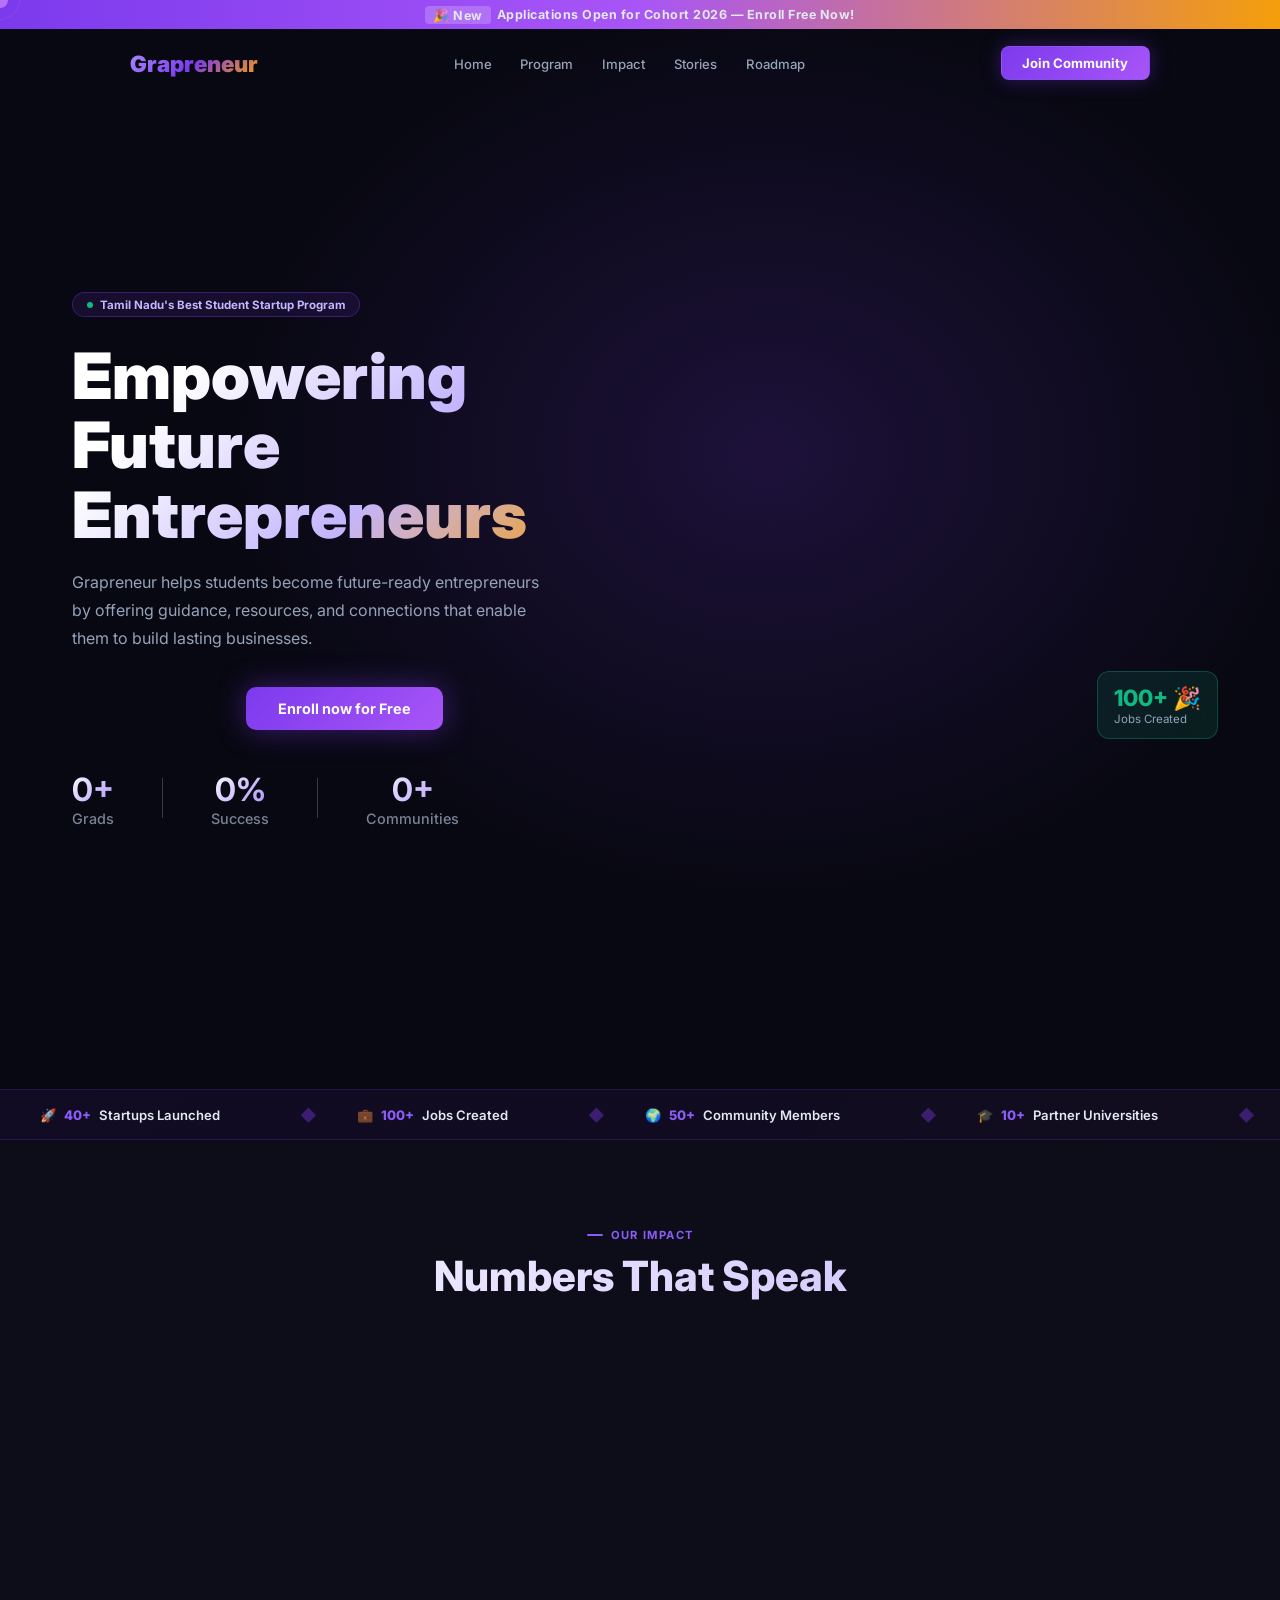
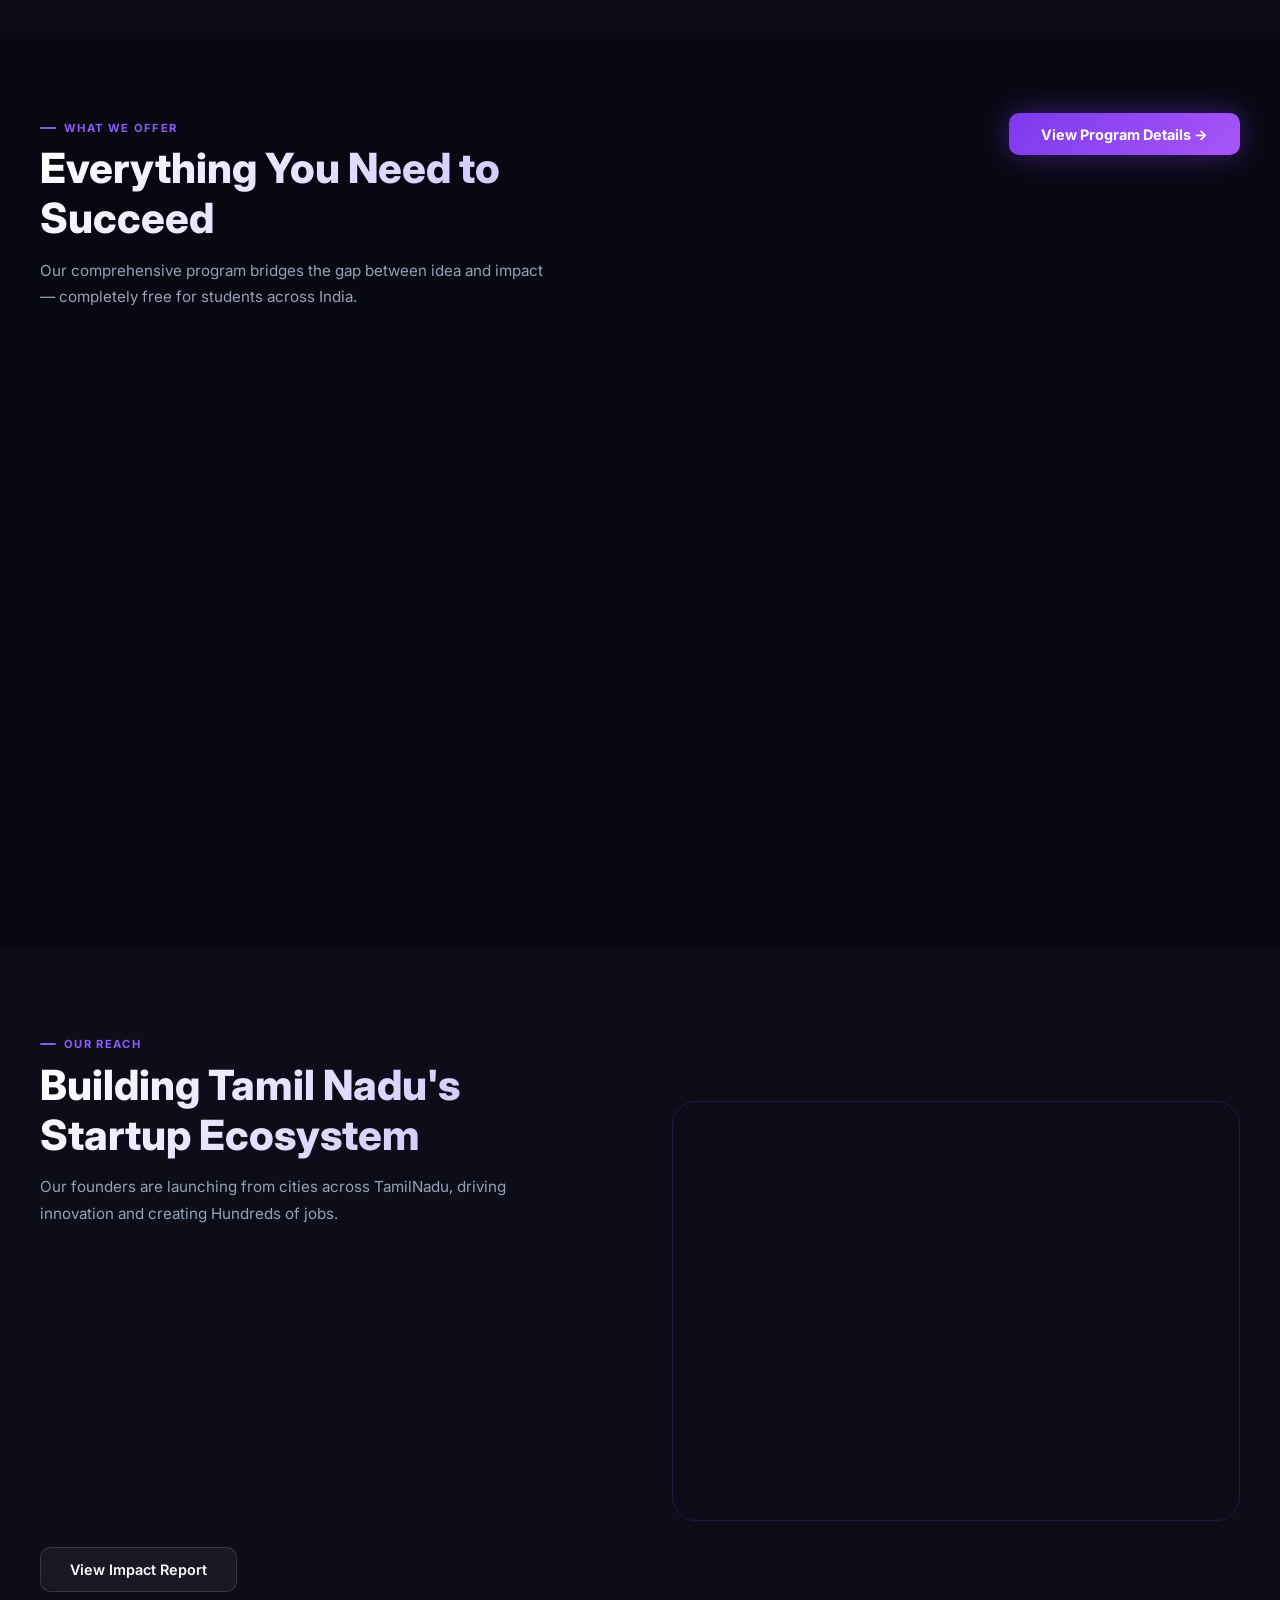
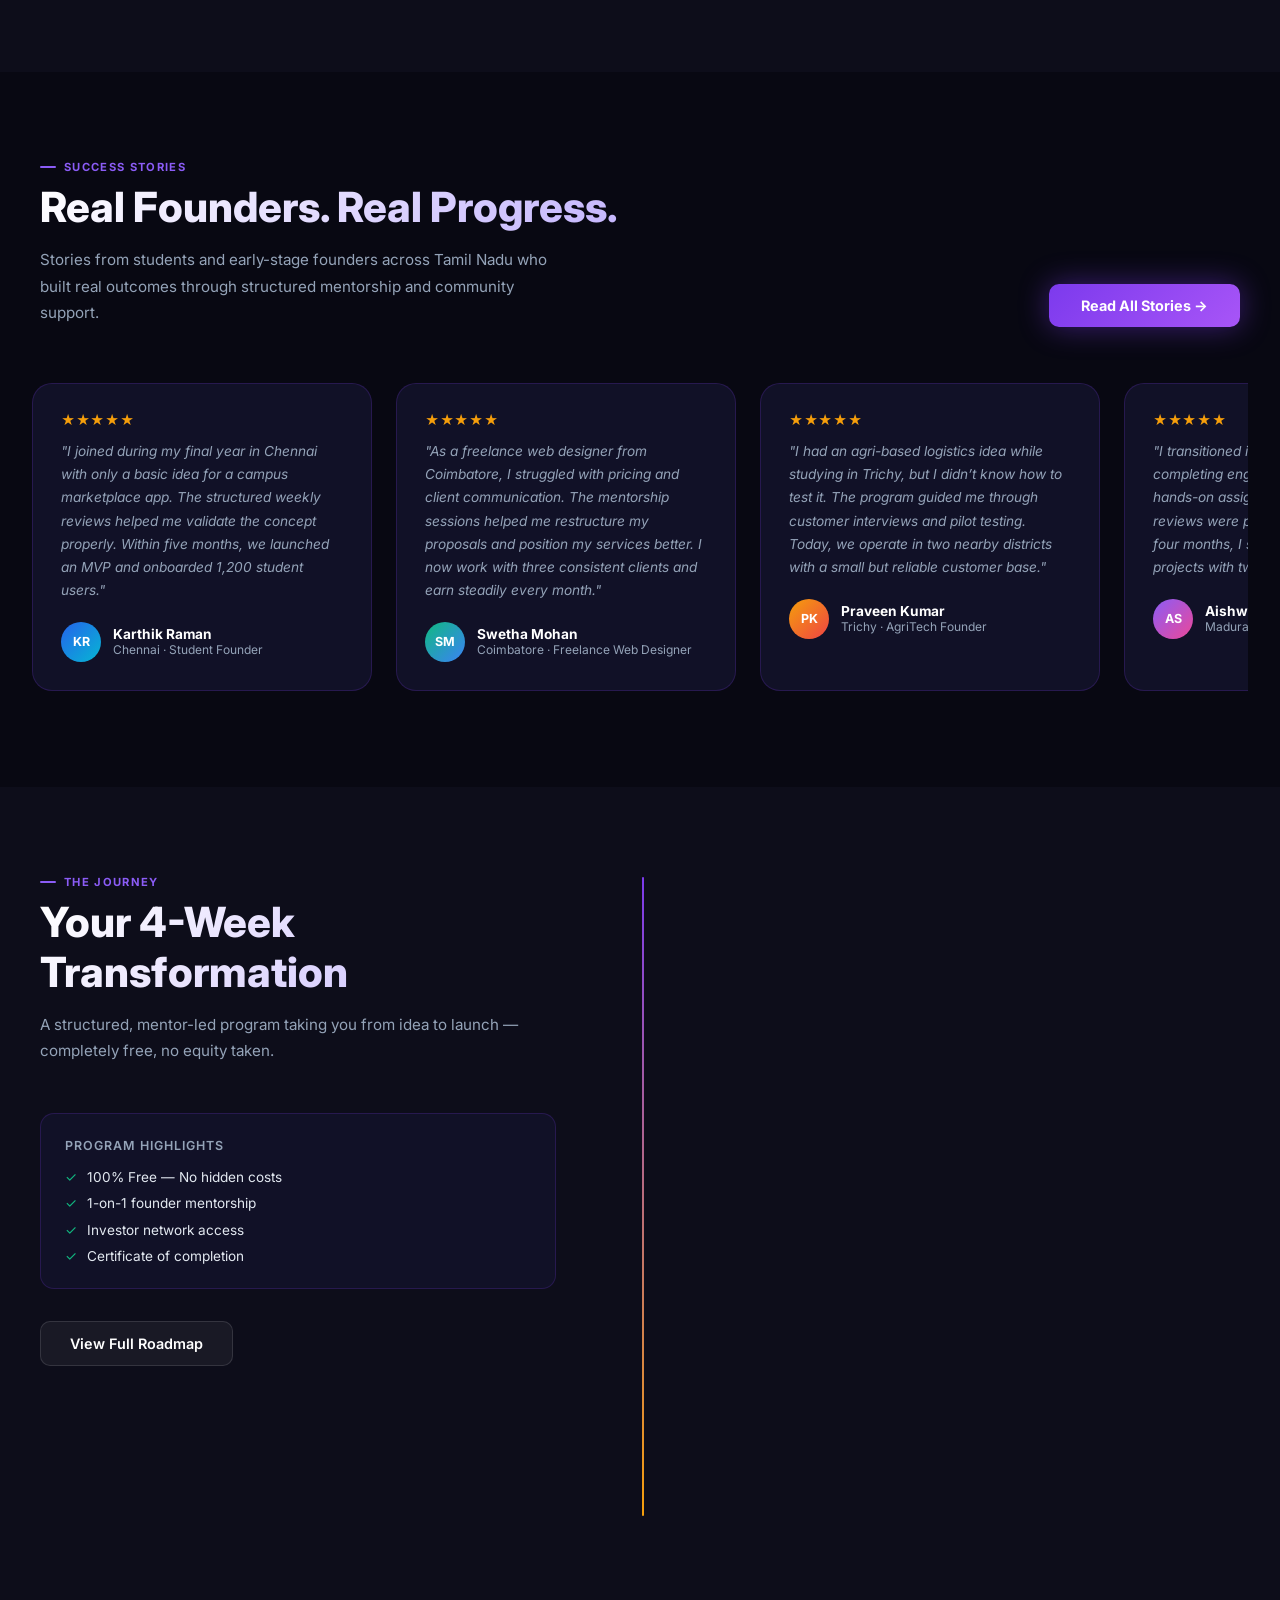
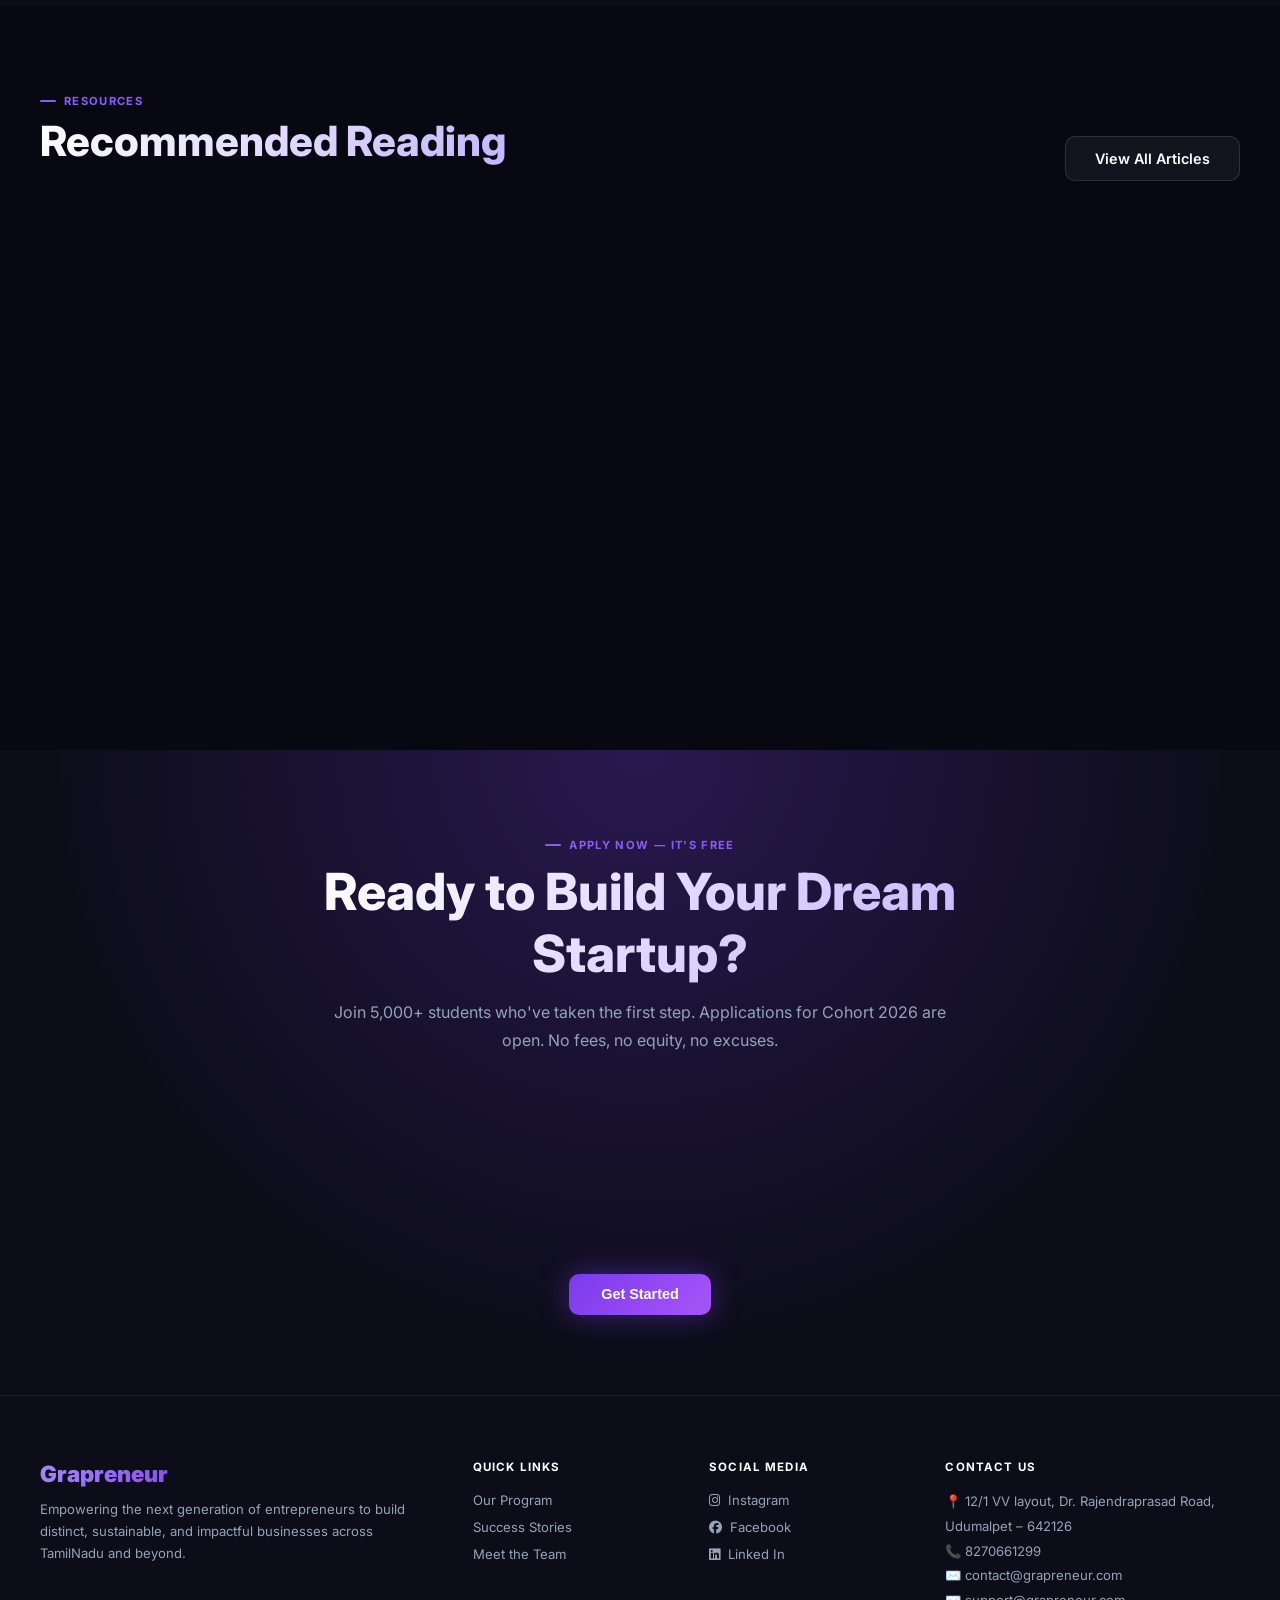
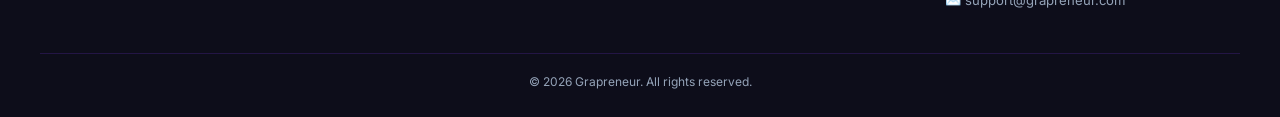
==== commit 5614bea1: "Social Media Links" ====
--- a/index.html
+++ b/index.html
@@ -5,8 +5,10 @@
   <meta charset="UTF-8" />
   <meta name="viewport" content="width=device-width,initial-scale=1.0" />
   <meta name="title" content="Grapreneur | Student Startup Incubator & Entrepreneurship Platform in Tamil Nadu">
-  <meta name="description" content="Grapreneur is a Tamil Nadu-based student startup incubator helping college founders, freelancers, and early-stage entrepreneurs validate ideas, build MVPs, and launch scalable businesses with structured mentorship and community support.">
-  <meta name="keywords" content="Student startup incubator Tamil Nadu, entrepreneurship program for students India, startup mentorship Chennai, college startup support Tamil Nadu, early stage founders India, startup community Tamil Nadu, student entrepreneurs India, startup accelerator for students">
+  <meta name="description"
+    content="Grapreneur is a Tamil Nadu-based student startup incubator helping college founders, freelancers, and early-stage entrepreneurs validate ideas, build MVPs, and launch scalable businesses with structured mentorship and community support.">
+  <meta name="keywords"
+    content="Student startup incubator Tamil Nadu, entrepreneurship program for students India, startup mentorship Chennai, college startup support Tamil Nadu, early stage founders India, startup community Tamil Nadu, student entrepreneurs India, startup accelerator for students">
   <meta name="author" content="Grapreneur">
   <meta name="robots" content="index, follow">
   <meta name="language" content="English">
@@ -152,22 +154,25 @@
         <div class="sl" style="justify-content:center">Our Impact</div>
         <h2>Numbers That Speak</h2>
       </div>
-        <div class="mg" style="display:flex;justify-content:center;gap:4rem;flex-wrap:wrap;text-align:center">
-          <div class="mc rev" style="display:flex;flex-direction:column;align-items:center">
-            <span class="mi" style="font-size:2.5rem;margin-bottom:1rem;display:block">🚀</span>
-            <span class="mn" data-t="40" data-s="+" style="font-size:2.5rem;font-weight:800;display:block;margin-bottom:0.5rem">0</span>
-            <span class="ml" style="font-size:1rem;opacity:0.8">Startups Launched</span>
-          </div>
-          <div class="mc rev" style="display:flex;flex-direction:column;align-items:center">
-            <span class="mi" style="font-size:2.5rem;margin-bottom:1rem;display:block">💼</span>
-            <span class="mn" data-t="100" data-s="+" style="font-size:2.5rem;font-weight:800;display:block;margin-bottom:0.5rem">0</span>
-            <span class="ml" style="font-size:1rem;opacity:0.8">Jobs Created</span>
-          </div>
-          <div class="mc rev" style="display:flex;flex-direction:column;align-items:center">
-            <span class="mi" style="font-size:2.5rem;margin-bottom:1rem;display:block">🌍</span>
-            <span class="mn" data-t="50" data-s="+" style="font-size:2.5rem;font-weight:800;display:block;margin-bottom:0.5rem">0</span>
-            <span class="ml" style="font-size:1rem;opacity:0.8">Community Members</span>
-          </div>
+      <div class="mg" style="display:flex;justify-content:center;gap:4rem;flex-wrap:wrap;text-align:center">
+        <div class="mc rev" style="display:flex;flex-direction:column;align-items:center">
+          <span class="mi" style="font-size:2.5rem;margin-bottom:1rem;display:block">🚀</span>
+          <span class="mn" data-t="40" data-s="+"
+            style="font-size:2.5rem;font-weight:800;display:block;margin-bottom:0.5rem">0</span>
+          <span class="ml" style="font-size:1rem;opacity:0.8">Startups Launched</span>
+        </div>
+        <div class="mc rev" style="display:flex;flex-direction:column;align-items:center">
+          <span class="mi" style="font-size:2.5rem;margin-bottom:1rem;display:block">💼</span>
+          <span class="mn" data-t="100" data-s="+"
+            style="font-size:2.5rem;font-weight:800;display:block;margin-bottom:0.5rem">0</span>
+          <span class="ml" style="font-size:1rem;opacity:0.8">Jobs Created</span>
+        </div>
+        <div class="mc rev" style="display:flex;flex-direction:column;align-items:center">
+          <span class="mi" style="font-size:2.5rem;margin-bottom:1rem;display:block">🌍</span>
+          <span class="mn" data-t="50" data-s="+"
+            style="font-size:2.5rem;font-weight:800;display:block;margin-bottom:0.5rem">0</span>
+          <span class="ml" style="font-size:1rem;opacity:0.8">Community Members</span>
+        </div>
       </div>
     </div>
   </section>
@@ -235,113 +240,126 @@
   </section>
 
   <section id="testimonials" style="background:var(--dark)">
-  <div class="con" style="margin-bottom:2.5rem;display:flex;justify-content:space-between;align-items:end">
-    <div>
-      <div class="sl">Success Stories</div>
-      <h2>Real Founders. Real Progress.</h2>
-      <p class="sd" style="margin-bottom:0">
-        Stories from students and early-stage founders across Tamil Nadu who built real outcomes through structured mentorship and community support.
-      </p>
-    </div>
-    <a href="stories.html" class="bp">Read All Stories →</a>
-  </div>
-
-  <div class="tsc">
-    <div class="tt">
-
-      <!-- Testimonial 1 -->
-      <div class="tc">
-        <div class="tst">★★★★★</div>
-        <p class="tq">
-          "I joined during my final year in Chennai with only a basic idea for a campus marketplace app. The structured weekly reviews helped me validate the concept properly. Within five months, we launched an MVP and onboarded 1,200 student users."
+    <div class="con" style="margin-bottom:2.5rem;display:flex;justify-content:space-between;align-items:end">
+      <div>
+        <div class="sl">Success Stories</div>
+        <h2>Real Founders. Real Progress.</h2>
+        <p class="sd" style="margin-bottom:0">
+          Stories from students and early-stage founders across Tamil Nadu who built real outcomes through structured
+          mentorship and community support.
         </p>
-        <div class="ta">
-          <div class="tav" style="background:linear-gradient(135deg,#2563eb,#06b6d4)">KR</div>
-          <div>
-            <div class="tan">Karthik Raman</div>
-            <div class="tar">Chennai · Student Founder</div>
-          </div>
-        </div>
-      </div>
-
-      <!-- Testimonial 2 -->
-      <div class="tc">
-        <div class="tst">★★★★★</div>
-        <p class="tq">
-          "As a freelance web designer from Coimbatore, I struggled with pricing and client communication. The mentorship sessions helped me restructure my proposals and position my services better. I now work with three consistent clients and earn steadily every month."
-        </p>
-        <div class="ta">
-          <div class="tav" style="background:linear-gradient(135deg,#10b981,#3b82f6)">SM</div>
-          <div>
-            <div class="tan">Swetha Mohan</div>
-            <div class="tar">Coimbatore · Freelance Web Designer</div>
-          </div>
-        </div>
-      </div>
-
-      <!-- Testimonial 3 -->
-      <div class="tc">
-        <div class="tst">★★★★★</div>
-        <p class="tq">
-          "I had an agri-based logistics idea while studying in Trichy, but I didn’t know how to test it. The program guided me through customer interviews and pilot testing. Today, we operate in two nearby districts with a small but reliable customer base."
-        </p>
-        <div class="ta">
-          <div class="tav" style="background:linear-gradient(135deg,#f59e0b,#ef4444)">PK</div>
-          <div>
-            <div class="tan">Praveen Kumar</div>
-            <div class="tar">Trichy · AgriTech Founder</div>
-          </div>
-        </div>
-      </div>
-
-      <!-- Testimonial 4 -->
-      <div class="tc">
-        <div class="tst">★★★★★</div>
-        <p class="tq">
-          "I transitioned into UI/UX design after completing engineering in Madurai. The hands-on assignments and portfolio reviews were practical and detailed. Within four months, I secured remote contract projects with two startups."
-        </p>
-        <div class="ta">
-          <div class="tav" style="background:linear-gradient(135deg,#8b5cf6,#ec4899)">AS</div>
-          <div>
-            <div class="tan">Aishwarya Subramanian</div>
-            <div class="tar">Madurai · UI/UX Designer</div>
-          </div>
-        </div>
-      </div>
-
-      <!-- Testimonial 5 -->
-      <div class="tc">
-        <div class="tst">★★★★★</div>
-        <p class="tq">
-          "The demo day experience helped me refine my pitch significantly. Instead of focusing only on funding, I learned how to explain traction and revenue clearly. That clarity helped me close my first institutional client in Salem."
-        </p>
-        <div class="ta">
-          <div class="tav" style="background:linear-gradient(135deg,#14b8a6,#6366f1)">RV</div>
-          <div>
-            <div class="tan">Rahul Venkatesh</div>
-            <div class="tar">Salem · EdTech Startup</div>
-          </div>
-        </div>
-      </div>
-
-      <!-- Testimonial 6 -->
-      <div class="tc">
-        <div class="tst">★★★★★</div>
-        <p class="tq">
-          "What stood out for me was the peer community. As someone building from Tirunelveli, access to experienced founders was limited locally. Through this network, I found a technical co-founder and we are currently developing our beta product."
-        </p>
-        <div class="ta">
-          <div class="tav" style="background:linear-gradient(135deg,#7c3aed,#10b981)">DN</div>
-          <div>
-            <div class="tan">Deepak Natarajan</div>
-            <div class="tar">Tirunelveli · Early-Stage Founder</div>
-          </div>
-        </div>
-      </div>
-
-    </div>
-  </div>
-</section>
+      </div>
+      <a href="stories.html" class="bp">Read All Stories →</a>
+    </div>
+
+    <div class="tsc">
+      <div class="tt">
+
+        <!-- Testimonial 1 -->
+        <div class="tc">
+          <div class="tst">★★★★★</div>
+          <p class="tq">
+            "I joined during my final year in Chennai with only a basic idea for a campus marketplace app. The
+            structured weekly reviews helped me validate the concept properly. Within five months, we launched an MVP
+            and onboarded 1,200 student users."
+          </p>
+          <div class="ta">
+            <div class="tav" style="background:linear-gradient(135deg,#2563eb,#06b6d4)">KR</div>
+            <div>
+              <div class="tan">Karthik Raman</div>
+              <div class="tar">Chennai · Student Founder</div>
+            </div>
+          </div>
+        </div>
+
+        <!-- Testimonial 2 -->
+        <div class="tc">
+          <div class="tst">★★★★★</div>
+          <p class="tq">
+            "As a freelance web designer from Coimbatore, I struggled with pricing and client communication. The
+            mentorship sessions helped me restructure my proposals and position my services better. I now work with
+            three consistent clients and earn steadily every month."
+          </p>
+          <div class="ta">
+            <div class="tav" style="background:linear-gradient(135deg,#10b981,#3b82f6)">SM</div>
+            <div>
+              <div class="tan">Swetha Mohan</div>
+              <div class="tar">Coimbatore · Freelance Web Designer</div>
+            </div>
+          </div>
+        </div>
+
+        <!-- Testimonial 3 -->
+        <div class="tc">
+          <div class="tst">★★★★★</div>
+          <p class="tq">
+            "I had an agri-based logistics idea while studying in Trichy, but I didn’t know how to test it. The program
+            guided me through customer interviews and pilot testing. Today, we operate in two nearby districts with a
+            small but reliable customer base."
+          </p>
+          <div class="ta">
+            <div class="tav" style="background:linear-gradient(135deg,#f59e0b,#ef4444)">PK</div>
+            <div>
+              <div class="tan">Praveen Kumar</div>
+              <div class="tar">Trichy · AgriTech Founder</div>
+            </div>
+          </div>
+        </div>
+
+        <!-- Testimonial 4 -->
+        <div class="tc">
+          <div class="tst">★★★★★</div>
+          <p class="tq">
+            "I transitioned into UI/UX design after completing engineering in Madurai. The hands-on assignments and
+            portfolio reviews were practical and detailed. Within four months, I secured remote contract projects with
+            two startups."
+          </p>
+          <div class="ta">
+            <div class="tav" style="background:linear-gradient(135deg,#8b5cf6,#ec4899)">AS</div>
+            <div>
+              <div class="tan">Aishwarya Subramanian</div>
+              <div class="tar">Madurai · UI/UX Designer</div>
+            </div>
+          </div>
+        </div>
+
+        <!-- Testimonial 5 -->
+        <div class="tc">
+          <div class="tst">★★★★★</div>
+          <p class="tq">
+            "The demo day experience helped me refine my pitch significantly. Instead of focusing only on funding, I
+            learned how to explain traction and revenue clearly. That clarity helped me close my first institutional
+            client in Salem."
+          </p>
+          <div class="ta">
+            <div class="tav" style="background:linear-gradient(135deg,#14b8a6,#6366f1)">RV</div>
+            <div>
+              <div class="tan">Rahul Venkatesh</div>
+              <div class="tar">Salem · EdTech Startup</div>
+            </div>
+          </div>
+        </div>
+
+        <!-- Testimonial 6 -->
+        <div class="tc">
+          <div class="tst">★★★★★</div>
+          <p class="tq">
+            "What stood out for me was the peer community. As someone building from Tirunelveli, access to experienced
+            founders was limited locally. Through this network, I found a technical co-founder and we are currently
+            developing our beta product."
+          </p>
+          <div class="ta">
+            <div class="tav" style="background:linear-gradient(135deg,#7c3aed,#10b981)">DN</div>
+            <div>
+              <div class="tan">Deepak Natarajan</div>
+              <div class="tar">Tirunelveli · Early-Stage Founder</div>
+            </div>
+          </div>
+        </div>
+
+      </div>
+    </div>
+  </section>
 
   <section id="roadmap" style="background:var(--dark2)">
     <div class="con">
@@ -418,7 +436,7 @@
         <a href="#" class="bs">View All Articles</a>
       </div>
       <div class="g-3">
-        <div class="ic rev">
+        <div class="ic rev" onclick="window.location.href='validation-guide.html'" style="cursor:pointer">
           <img src="https://akpsi.org/wp-content/uploads/2021/12/Brainstorming-Image_Adobe-Stock-scaled-880x587.jpeg"
             class="ic-img" alt="Blog">
           <div class="ic-con">
@@ -426,10 +444,10 @@
             <div class="ic-ti">The Student's Guide to Validating Ideas Cheaply</div>
             <p class="ic-desc">You don't need money to test if people want your product. Here are 5 ways to validate for
               free.</p>
-            <a href="#" class="ic-link">Read Article →</a>
-          </div>
-        </div>
-        <div class="ic rev">
+            <a href="validation-guide.html" class="ic-link">Read Article →</a>
+          </div>
+        </div>
+        <div class="ic rev" onclick="window.location.href='balance-college-startup.html'" style="cursor:pointer">
           <img src="https://www.rcmt.com/uploads-production/2025/10/AdobeStock_1610657179-scaled.webp" class="ic-img"
             alt="Blog">
           <div class="ic-con">
@@ -437,7 +455,7 @@
             <div class="ic-ti">How to Balance College and a Startup</div>
             <p class="ic-desc">We interviewed 20 student founders on how they managed attendance, exams, and
               fundraising.</p>
-            <a href="#" class="ic-link">Read Article →</a>
+            <a href="balance-college-startup.html" class="ic-link">Read Article →</a>
           </div>
         </div>
       </div>
@@ -469,7 +487,8 @@
           </div>
         </div>
         <div class="ef">
-          <a href="index.html"><button class="bp" onclick="doSignup()" id="eb" style="white-space:nowrap;cursor:none">Get Started </button></a>
+          <a href="index.html"><button class="bp" onclick="doSignup()" id="eb"
+              style="white-space:nowrap;cursor:none">Get Started </button></a>
         </div>
       </div>
     </div>
@@ -493,10 +512,9 @@
       <div>
         <div class="fh">Social Media</div>
         <ul class="ful">
-          <li><a href="#"><i class="fa-brands fa-instagram" style="margin-right:8px"></i>Instagram</a></li>
-          <li><a href="#"><i class="fa-brands fa-facebook" style="margin-right:8px"></i>Facebook</a></li>
-          <li><a href="#"><i class="fa-brands fa-whatsapp" style="margin-right:8px"></i>Whatsapp</a></li>
-          <li><a href="#"><i class="fa-brands fa-linkedin"style="margin-right:8px"></i>Linked In</a></li>
+          <li><a href="https://www.instagram.com/grapinz?utm_source=ig_web_button_share_sheet&igsh=ZDNlZDc0MzIxNw=="><i class="fa-brands fa-instagram" style="margin-right:8px"></i>Instagram</a></li>
+          <li><a href="https://www.facebook.com/people/Grapinz-T-I/pfbid0uk9upAfhnz59n6sHksK8yZ3sBLexKusVvxZP2LqgJ58zJdgXgeoZA4wnCAaVF8E2l/"><i class="fa-brands fa-facebook" style="margin-right:8px"></i>Facebook</a></li>
+          <li><a href="https://www.linkedin.com/company/grapinz/"><i class="fa-brands fa-linkedin" style="margin-right:8px"></i>Linked In</a></li>
         </ul>
       </div>
       <div>
@@ -515,4 +533,4 @@
   <script src="main.js"></script>
 </body>
 
-</html>
+</html>
--- a/style.css
+++ b/style.css
@@ -1593,3 +1593,139 @@
   .tl-wrap { flex-direction: column; align-items: flex-start; text-align: left; }
   .tl-item { align-items: flex-start; }
 }
+
+/* IMPACT PAGE ENHANCEMENTS */
+.mc-sub {
+  font-size: 0.75rem;
+  color: var(--muted);
+  margin-top: 0.5rem;
+  line-height: 1.4;
+}
+
+.stat-mini {
+  text-align: center;
+}
+
+.sm-n {
+  font-size: 1.5rem;
+  font-weight: 800;
+  color: var(--pl);
+  margin-bottom: 0.2rem;
+}
+
+.sm-l {
+  font-size: 0.75rem;
+  color: var(--muted);
+  text-transform: uppercase;
+  letter-spacing: 0.05em;
+}
+
+.dom-high, .uni-stat, .tl-high {
+  font-size: 0.75rem;
+  color: var(--pl);
+  margin-top: 0.6rem;
+  font-weight: 600;
+  letter-spacing: 0.02em;
+}
+
+/* MENTOR TAGS */
+.mc-tags {
+  display: flex;
+  gap: 0.5rem;
+  justify-content: center;
+  flex-wrap: wrap;
+  margin: 0.5rem 0 1rem;
+}
+.mtag {
+  font-size: 0.65rem;
+  background: rgba(124, 58, 237, 0.1);
+  color: var(--p2);
+  padding: 0.2rem 0.5rem;
+  border-radius: 4px;
+  border: 1px solid rgba(124, 58, 237, 0.2);
+}
+
+/* SELECTION STEPS */
+.step-n {
+  font-size: 2.5rem;
+  font-weight: 900;
+  color: var(--dark2);
+  -webkit-text-stroke: 1px var(--pl);
+  opacity: 0.5;
+  margin-bottom: 0.5rem;
+}
+
+/* NOT FOR SECTION */
+.nf-item {
+  color: var(--muted);
+  font-size: 0.9rem;
+}
+
+/* IMPACT SNAPSHOT */
+.is-card {
+  background: var(--card);
+  border: 1px solid var(--border);
+  border-radius: 12px;
+  padding: 1.5rem;
+  text-align: center;
+}
+.is-n {
+  font-size: 1.8rem;
+  font-weight: 800;
+  color: var(--pl);
+  margin-bottom: 0.3rem;
+}
+.is-l {
+  font-size: 0.8rem;
+  color: var(--muted);
+  text-transform: uppercase;
+  letter-spacing: 0.05em;
+}
+
+/* TESTIMONIAL TAGS */
+.t-meta {
+  display: flex;
+  gap: 0.5rem;
+  margin-top: 0.4rem;
+  font-size: 0.7rem;
+}
+.t-tag {
+  background: rgba(124, 58, 237, 0.15);
+  color: var(--p2);
+  padding: 0.15rem 0.5rem;
+  border-radius: 4px;
+  border: 1px solid rgba(124, 58, 237, 0.2);
+}
+
+/* SPOTLIGHT METRIC */
+.sc-metric {
+  margin-top: 0.8rem;
+  padding-top: 0.8rem;
+  border-top: 1px solid rgba(255,255,255,0.1);
+  font-size: 0.85rem;
+  color: var(--acc);
+  font-weight: 600;
+}
+
+/* JOURNEY MINI INFO */
+.ic-mini {
+  margin-top: 1rem;
+  padding-top: 1rem;
+  border-top: 1px solid rgba(255,255,255,0.1);
+  display: flex;
+  flex-direction: column;
+  gap: 0.4rem;
+}
+.ic-row {
+  display: flex;
+  font-size: 0.75rem;
+  line-height: 1.4;
+}
+.ic-lbl {
+  color: var(--muted);
+  width: 65px;
+  flex-shrink: 0;
+}
+.ic-val {
+  color: #fff;
+}
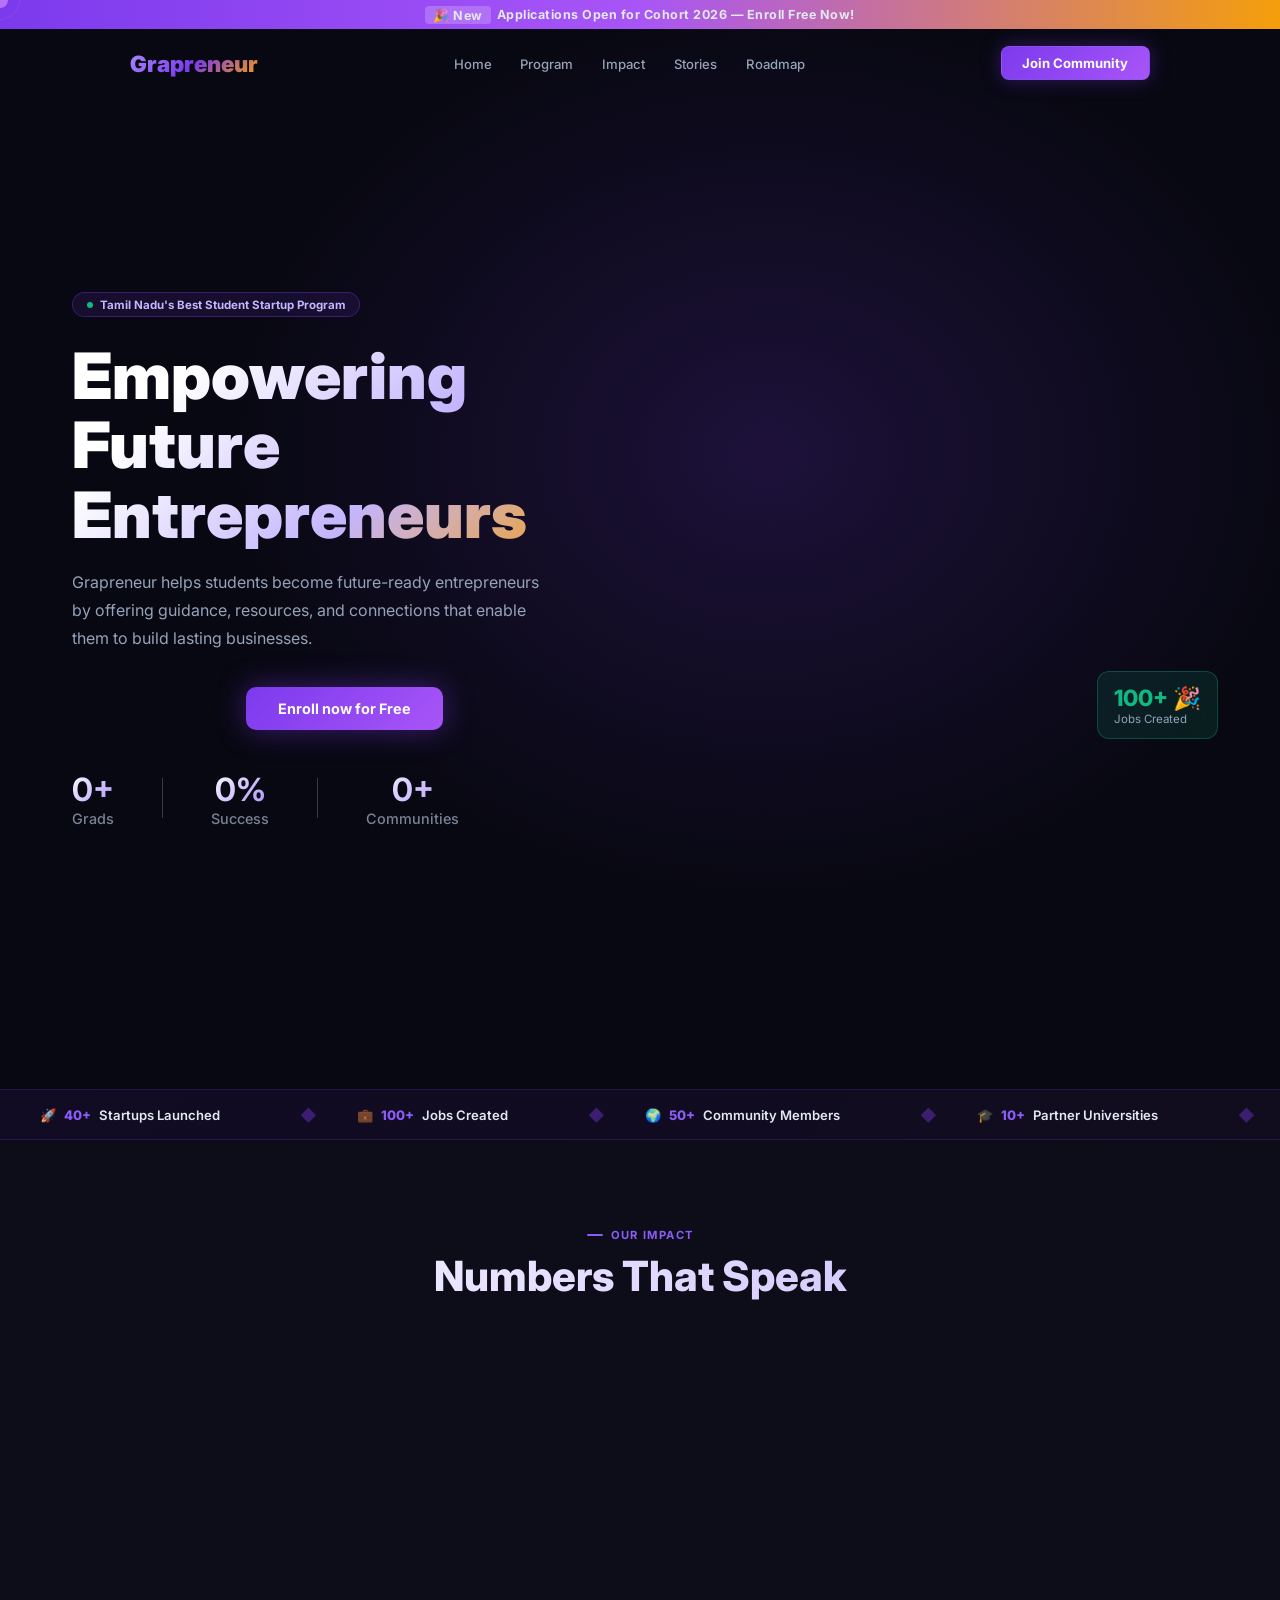
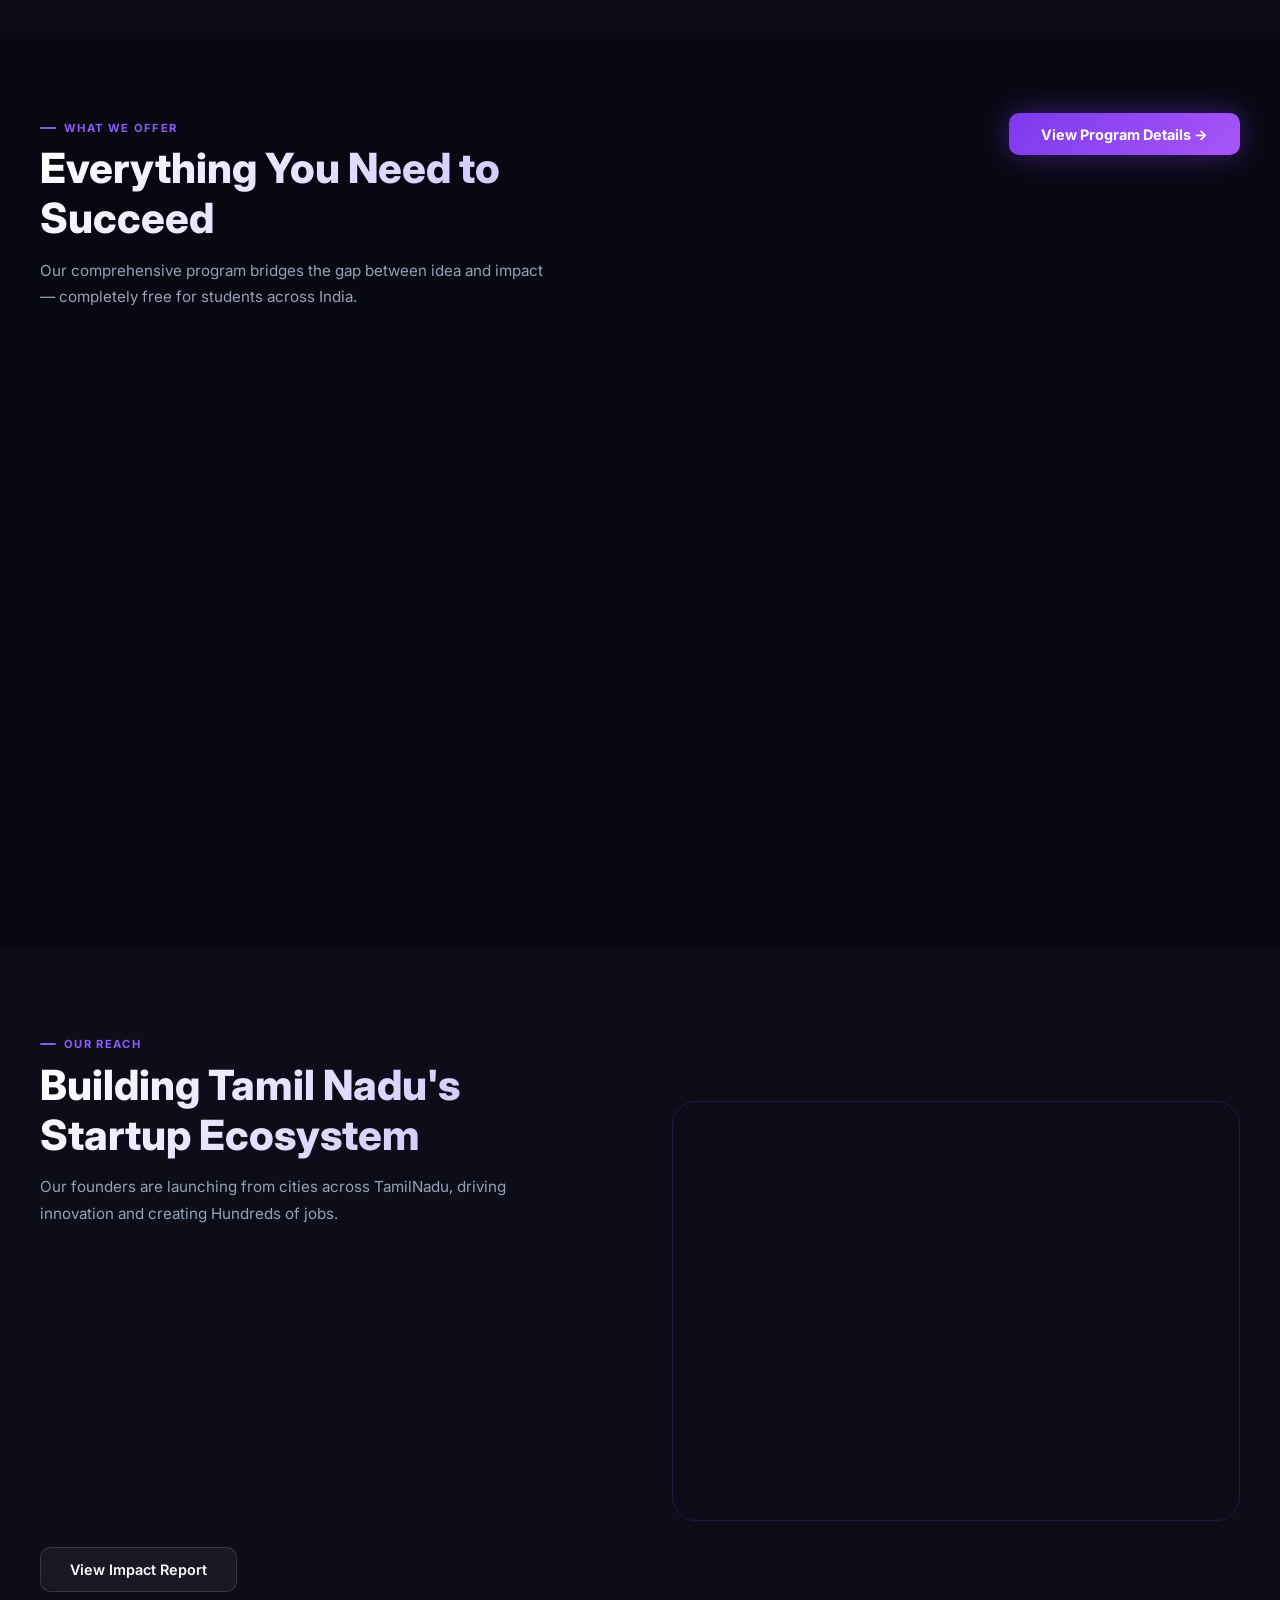
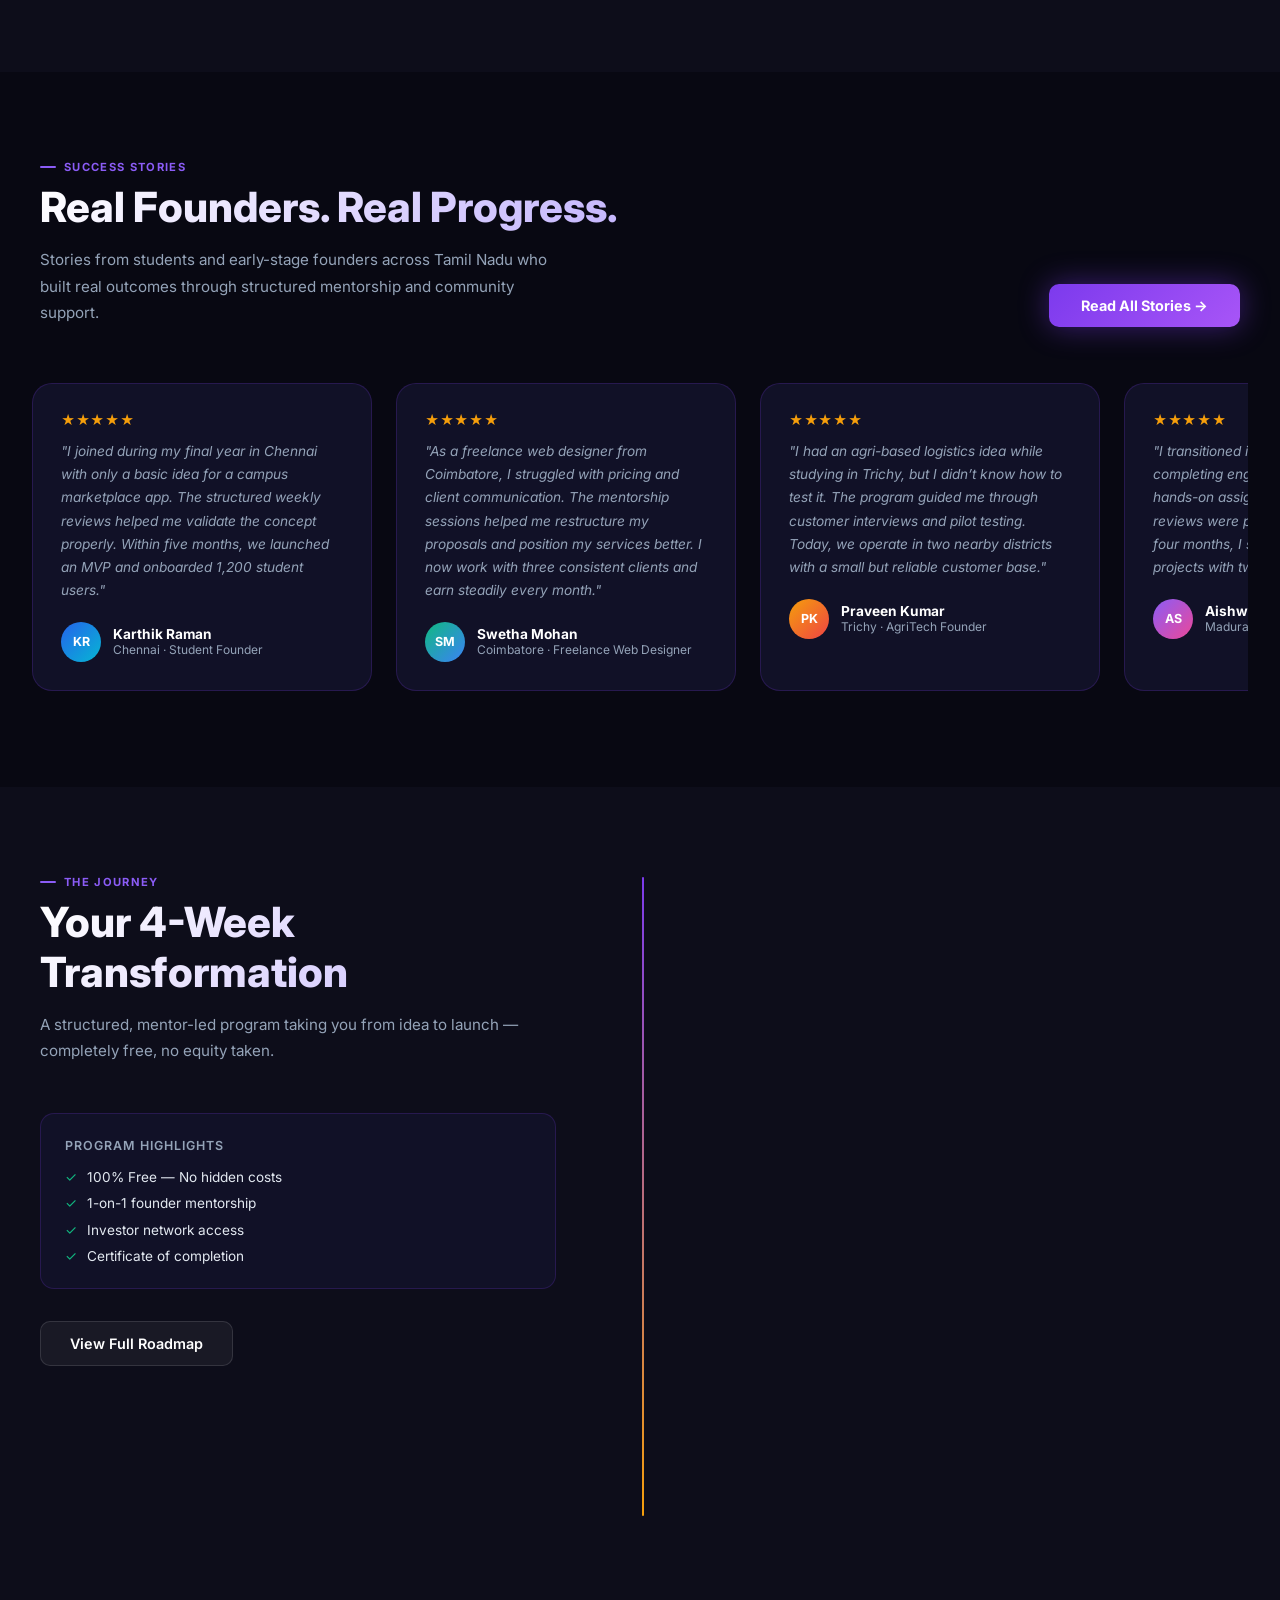
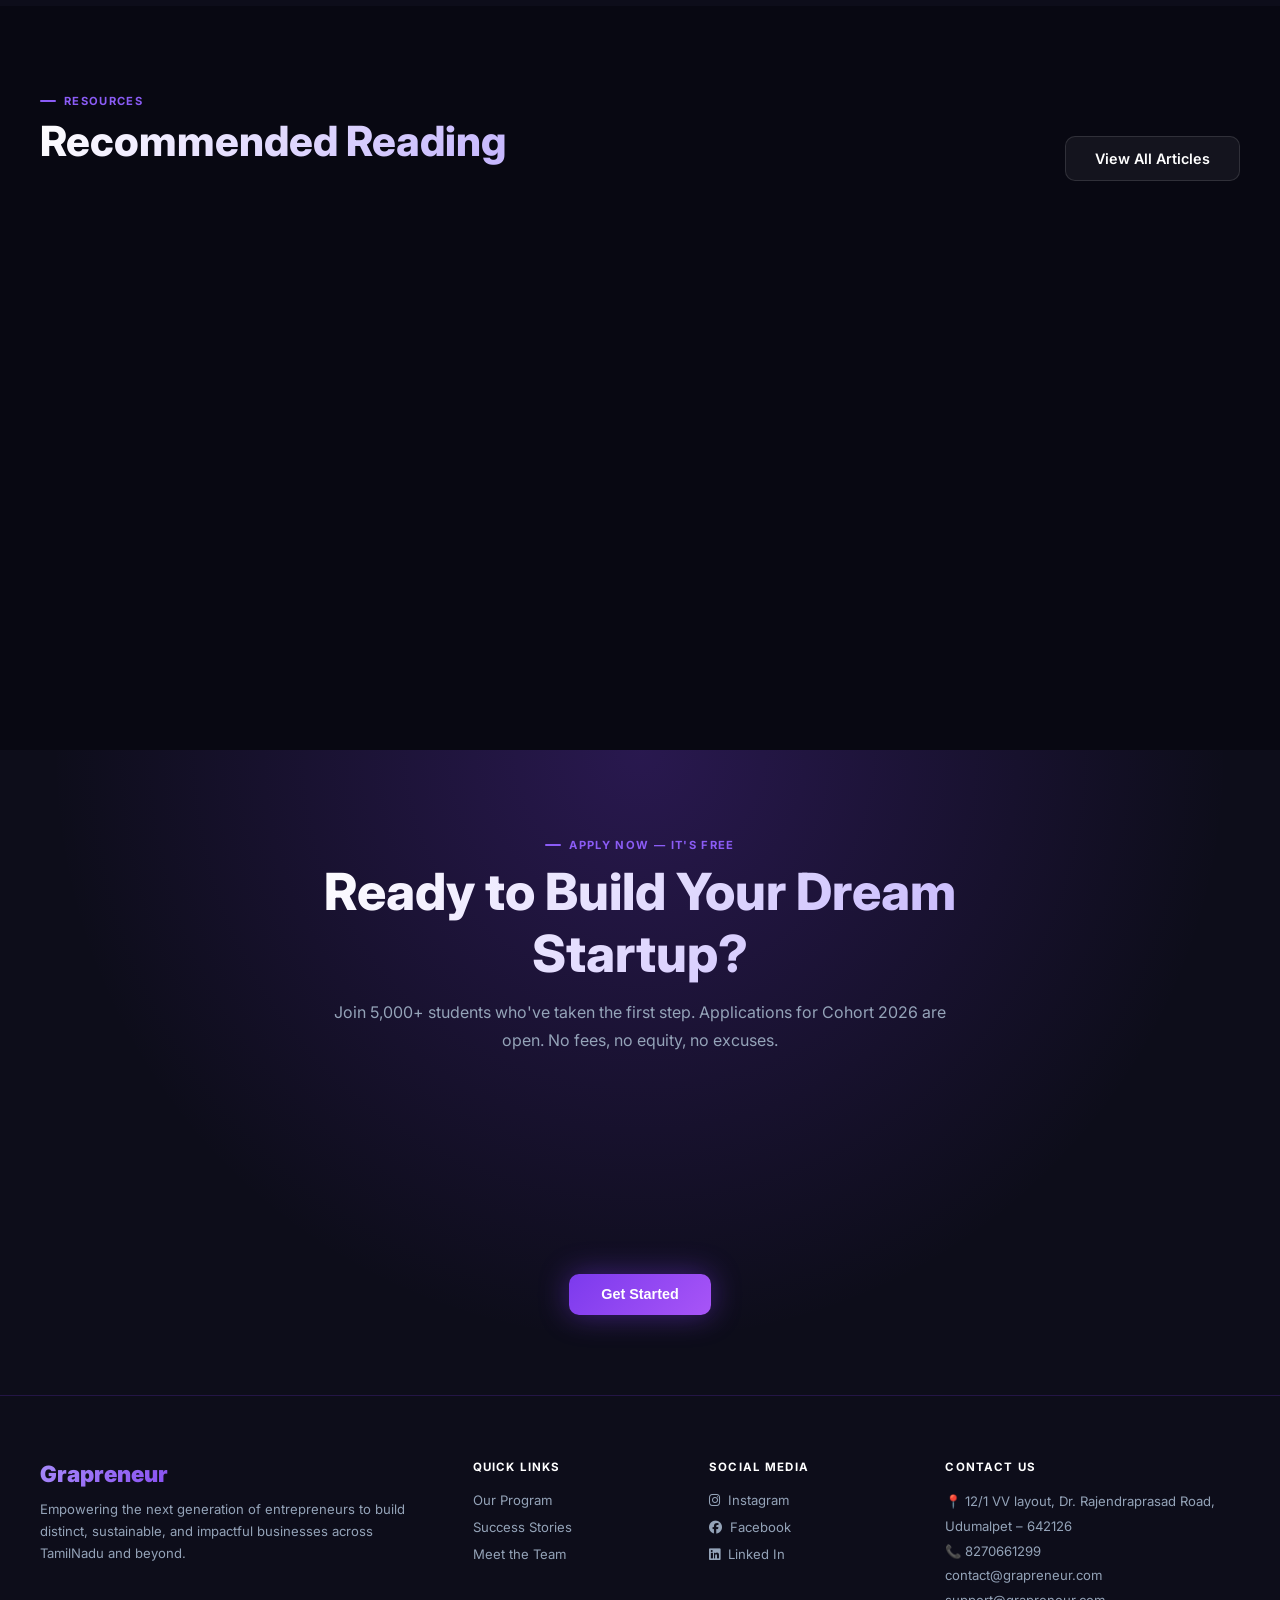
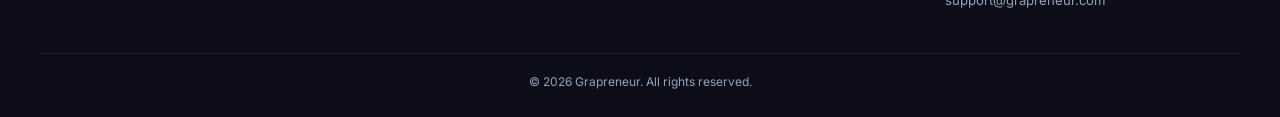
==== commit 49bab2a0: "file working" ====
--- a/index.html
+++ b/index.html
@@ -522,8 +522,8 @@
         <div class="fco">
           <div>📍 12/1 VV layout, Dr. Rajendraprasad Road,<br>Udumalpet – 642126</div>
           <div>📞 8270661299</div>
-          <div>✉️ contact@grapreneur.com</div>
-          <div>✉️ support@grapreneur.com</div>
+          <div>contact@grapreneur.com</div>
+          <div>support@grapreneur.com</div>
         </div>
       </div>
     </div>
--- a/style.css
+++ b/style.css
@@ -19,6 +19,13 @@
   --text: #e2e8f0;
   --muted: #94a3b8;
 }
+
+html, body {
+  overflow-x: hidden;
+  width: 100%;
+  position: relative;
+}
+
 html {
   scroll-behavior: smooth;
 }
@@ -1729,3 +1736,347 @@
 .ic-val {
   color: #fff;
 }
+
+
+@media (max-width: 480px) {
+  /* Prevent the Hero Canvas from forcing width */
+  #hc, #gc {
+    width: 100% !important;
+    max-width: 100vw !important;
+  }
+
+  /* Fix the Hero Wrapper */
+  .hw {
+    max-width: 100vw;
+    overflow: hidden;
+  }
+
+  /* Fix the Ticker and Testimonial containers */
+  #ticker, .tsc {
+    width: 100%;
+    overflow: hidden; /* Clips the infinite animation to the screen edge */
+  }
+
+  /* Ensure rows don't overflow */
+  .tw, .tt {
+    display: flex;
+    /* The animation will still work inside the hidden overflow container */
+  }
+
+  /* Fix for the Impact section row (Cities, Universities, etc.) */
+  .gs {
+    width: 100%;
+  }
+
+  .gst {
+    width: 100%;
+    box-sizing: border-box;
+  }
+}
+
+@media (max-width: 480px) {
+  /* 1. Fix Hero Section Spacing & Side Padding */
+  #hero {
+    padding: 80px 0 40px 0; /* Top, Right, Bottom, Left */
+    min-height: auto;
+    display: block;
+  }
+
+  .hw {
+    /* Increased side padding to 2rem for better margin */
+    padding: 0 2rem; 
+    display: flex;
+    flex-direction: column;
+    text-align: center;
+    min-height: auto;
+    width: 100%;
+    box-sizing: border-box;
+  }
+
+  .hl {
+    padding: 1rem 0;
+    width: 100%;
+  }
+
+  h1 {
+    font-size: 1rem; /* Slightly smaller to prevent edge-hitting */
+    line-height: 1.2;
+    margin-bottom: 1.2rem;
+    word-wrap: break-word;
+  }
+
+  .hsub {
+    font-size: 0.9rem;
+    line-height: 1.6;
+    margin: 0 auto 2rem auto;
+    width: 100%;
+    max-width: 100%; /* Ensures it respects container padding */
+  }
+
+
+  .br {
+    gap: 12px;
+    flex-direction: column;
+    align-items: center;
+    width: 100%;
+  }
+
+  /* The rest of your existing .mg, .mc, etc. styles remain the same... */
+  .mg {
+    grid-template-columns: repeat(2, 1fr) !important;
+    gap: 0.75rem;
+    padding: 0 1rem; /* Added margin to the metrics grid too */
+  }
+}
+
+
+@media (max-width: 480px) {
+
+  #gc {
+    width: 100% !important;
+    height: 200px !important;   /* 🔥 control height */
+    max-height: 200px;
+    display: block;
+    margin-top: 1rem;
+  }
+
+  .iw {
+    flex-direction: column;     /* stack text + globe */
+  }
+}
+
+
+@media (max-width: 480px) {
+  /* ... your existing mobile code ... */
+
+  /* Fix for "Everything You Need to Succeed" Section */
+  #features .con > div:first-child {
+    display: flex !important;
+    flex-direction: column !important;
+    gap: 1.5rem !important;
+    text-align: left; /* Aligns text to the left for better readability */
+    margin-bottom: 2rem !important;
+  }
+
+  /* Adjust the "View Program Details" button container */
+  #features .con > div:first-child > div:last-child {
+    justify-content: flex-start !important; /* Moves button from right to left */
+    width: 100%;
+  }
+
+  /* Make the button fit the text width or full width */
+  #features .bp {
+    width: auto; 
+    display: inline-block;
+    padding: 0.8rem 1.5rem;
+    font-size: 0.85rem;
+  }
+
+  /* Ensure the subtitle text is readable */
+  #features .sd {
+    max-width: 100%;
+    margin-bottom: 0 !important;
+  }
+}
+
+
+
+@media (max-width: 480px) {
+
+  /* 🔥 FORCE INLINE */
+  .hs {
+    display: flex;
+    flex-wrap: nowrap !important;   /* ❗ FORCE NO WRAP */
+    justify-content: space-between;
+    align-items: center;
+    gap: 0.3rem;
+    margin-top: 1rem;
+  }
+
+  /* Each stat */
+  .hst {
+    flex: 1;
+    text-align: center;
+    padding: 0;
+    min-width: 0;                   /* ❗ IMPORTANT */
+  }
+
+  /* Number */
+  .hsn {
+    font-size: 0.85rem;             /* 🔥 balanced size */
+    font-weight: 600;
+    margin: 0;
+    white-space: nowrap;
+  }
+
+  /* Label */
+  .hsl {
+    font-size: 0.6rem;
+    margin: 0;
+    white-space: nowrap;
+  }
+
+  /* 🔥 REMOVE divider (clean UI) */
+  .hdv {
+    display: none;
+  }
+}
+
+@media (max-width: 480px) {
+
+  footer .fg2 {
+    display: grid !important;
+    grid-template-columns: 1fr 1fr 1.4fr !important;
+    grid-template-rows: auto auto !important;
+    gap: 1.5rem 0.5rem !important;
+    text-align: left !important; /* ← everything left by default */
+  }
+
+  /* Brand/logo — full width, left aligned */
+  footer .fg2 > div:first-child {
+    grid-column: 1 / -1 !important;
+    text-align: left !important;
+    margin-bottom: 0.25rem;
+  }
+
+  /* Brand tagline */
+  .ftag2 {
+    text-align: left !important;
+  }
+
+  /* 3 columns positioning */
+  footer .fg2 > div:nth-child(2) { grid-column: 1; text-align: left !important; }
+  footer .fg2 > div:nth-child(3) { grid-column: 2; text-align: left !important; }
+  footer .fg2 > div:nth-child(4) { grid-column: 3; text-align: left !important; }
+
+  /* Section headings */
+  .fh {
+    font-size: 0.62rem !important;
+    letter-spacing: 0.05em !important;
+    margin-bottom: 0.6rem !important;
+    text-align: left !important;
+  }
+
+  /* Links */
+  .ful {
+    text-align: left !important;
+  }
+
+  .ful a {
+    font-size: 0.72rem !important;
+    line-height: 1.8 !important;
+    text-align: left !important;
+    display: block;
+  }
+
+  /* Contact info */
+  .fco {
+    font-size: 0.68rem !important;
+    line-height: 1.7 !important;
+    text-align: left !important;
+  }
+
+  /* Footer bottom bar */
+  .fb {
+    flex-direction: column !important;
+    text-align: center !important;
+    gap: 0.4rem !important;
+    font-size: 0.68rem !important;
+  }
+}
+
+
+@media (max-width: 480px) {
+
+  #testimonials .con {
+    display: flex !important;
+    flex-direction: column !important;
+    gap: 1.5rem;
+  }
+
+  /* 🔥 Top section inline like Features */
+  #testimonials .con > div:first-child {
+    display: flex !important;
+    flex-direction: column !important;
+    gap: 1rem;
+    text-align: left;
+  }
+
+  /* Heading */
+  #testimonials h2 {
+    font-size: 1.3rem;
+    line-height: 1.3;
+  }
+
+  /* Description */
+  #testimonials .sd {
+    font-size: 0.85rem;
+    max-width: 100%;
+  }
+
+  /* Button container */
+  #testimonials .con > div:first-child + a {
+    align-self: flex-start;   /* 🔥 move button below text LEFT */
+  }
+
+  /* Button */
+  #testimonials .bp {
+    font-size: 0.8rem;
+    padding: 0.7rem 1.2rem;
+  }
+}
+
+
+@media (max-width: 480px) {
+  .mg {
+    display: flex !important;
+    flex-direction: row !important;
+    flex-wrap: nowrap !important;
+    gap: 6px !important;
+    padding: 0 8px !important;
+    justify-content: center;
+  }
+
+  .mc {
+    flex: 1 !important;
+    min-width: 0 !important;
+    padding: 10px 6px !important;
+    border-radius: 12px !important;
+    background: var(--card) !important;
+    border: 1px solid var(--border) !important;
+    /* Remove card shadow/glow on mobile for cleaner look */
+    box-shadow: none !important;
+  }
+
+  /* Hide hover effects on mobile */
+  .mc::after {
+    display: none !important;
+  }
+
+  /* Emoji */
+  .mi {
+    font-size: 1.3rem !important;
+    margin-bottom: 4px !important;
+    display: block;
+  }
+
+  /* Number (40+, 100+, $25M etc.) */
+  .mn {
+    font-size: 1rem !important;
+    display: block;
+    margin-bottom: 2px !important;
+  }
+
+  /* Label text (Startups Launched etc.) */
+  .ml {
+    font-size: 0.58rem !important;
+    line-height: 1.2 !important;
+    margin-top: 0 !important;
+    color: var(--muted);
+    word-break: break-word;
+  }
+  #metrics {
+    padding: 0rem  1rem;
+    margin: 0px 1px;
+  }
+}
